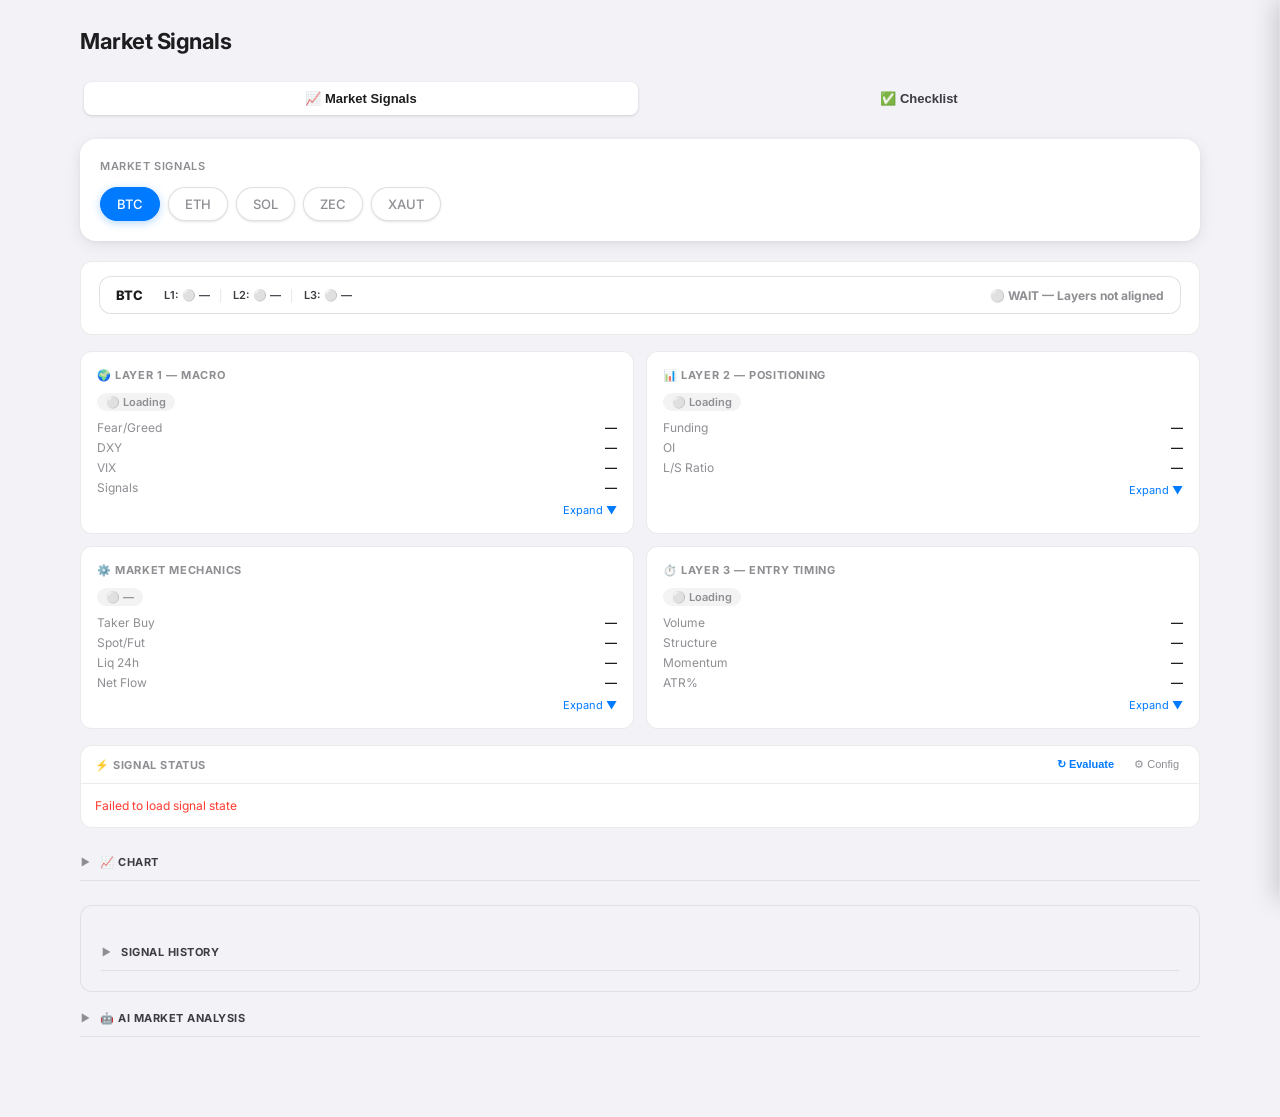
==== web/templates/index.html @ 92bdd25a "feat: migrate storage from flat JSON files to SQLite - Add core/db.py: single SQLite database (data/" ====
<!DOCTYPE html>
<html lang="en">
<head>
<meta charset="UTF-8">
<meta name="viewport" content="width=device-width, initial-scale=1.0">
<title>DCA System</title>
<link href="https://fonts.googleapis.com/css2?family=Inter:wght@300;400;500;600;700&display=swap" rel="stylesheet">
<style>
  :root {
    --bg:        #f2f2f7;
    --surface:   #ffffff;
    --surface2:  #f2f2f7;
    --border:    rgba(0,0,0,0.08);
    --border2:   rgba(0,0,0,0.12);
    --text:      #1d1d1f;
    --text2:     #3c3c43;
    --muted:     #8e8e93;
    --blue:      #007aff;
    --blue-bg:   rgba(0,122,255,0.08);
    --green:     #34c759;
    --green-bg:  rgba(52,199,89,0.10);
    --red:       #ff3b30;
    --red-bg:    rgba(255,59,48,0.08);
    --orange:    #ff9500;
    --orange-bg: rgba(255,149,0,0.10);
    --purple:    #5856d6;
    --shadow-sm: 0 1px 3px rgba(0,0,0,0.08), 0 1px 2px rgba(0,0,0,0.04);
    --shadow:    0 4px 16px rgba(0,0,0,0.08), 0 1px 4px rgba(0,0,0,0.04);
    --shadow-lg: 0 8px 32px rgba(0,0,0,0.10), 0 2px 8px rgba(0,0,0,0.06);
    --radius-sm: 8px;
    --radius:    12px;
    --radius-lg: 16px;
    --radius-xl: 20px;
  }

  *, *::before, *::after { margin:0; padding:0; box-sizing:border-box; }

  body {
    background: var(--bg);
    color: var(--text);
    font-family: -apple-system, BlinkMacSystemFont, 'Inter', 'Helvetica Neue', sans-serif;
    min-height: 100vh;
    -webkit-font-smoothing: antialiased;
  }

  /* ── LAYOUT ─────────────────────────────────────────────────── */
  .container {
    max-width: 1160px;
    margin: 0 auto;
    padding: 28px 20px 80px;
  }

  /* ── MARKET SIGNALS (Layer Framework) ── */
  .ms-placeholder {
    border: 1.5px dashed var(--border2);
    border-radius: var(--radius);
    padding: 28px 16px;
    text-align: center;
    color: var(--muted);
    font-size: 13px;
    background: var(--surface2);
  }

  .ms-layer2-grid {
    display: grid;
    grid-template-columns: repeat(3, 1fr);
    gap: 12px;
    margin-bottom: 16px;
  }
  @media (max-width: 860px) { .ms-layer2-grid { grid-template-columns: 1fr; } }

  /* Layer 2's own grid holds 4 panels (Funding, OI, Account Ratio, Position
     Ratio) — 2x2 so the two ratio cards sit side by side for comparison.
     Scoped by id so Layer 3's identical .ms-layer2-grid (5 panels) is unaffected. */
  #ms-layer2-grid { grid-template-columns: repeat(2, 1fr); }
  @media (max-width: 860px) { #ms-layer2-grid { grid-template-columns: 1fr; } }

  .ms-chart-area { width: 100%; height: 600px; position: relative; }
  @media (max-width: 640px) { .ms-chart-area { height: 380px; } }
  .ms-chart-area.is-fullscreen {
    position: fixed; inset: 0; width: 100vw; height: 100vh;
    z-index: 9000; background: #fff; border-radius: 0;
  }
  .ms-chart-hdr { display: flex; justify-content: flex-end; margin-bottom: 8px; }
  #ms-chart-fullscreen-btn.is-fullscreen {
    position: fixed; top: 14px; right: 14px; z-index: 9001;
  }

  .ms-panel {
    background: var(--surface2);
    border: 1px solid var(--border);
    border-radius: var(--radius);
    padding: 14px;
    display: flex; flex-direction: column; gap: 10px;
  }
  .ms-panel-head { font-size: 12px; font-weight: 600; color: var(--text2); display: flex; align-items: center; justify-content: space-between; gap: 8px; }

  .ms-stat-row { display: flex; align-items: baseline; justify-content: space-between; gap: 8px; }
  .ms-stat-value { font-size: 22px; font-weight: 700; letter-spacing: -.4px; font-variant-numeric: tabular-nums; }
  .ms-stat-sub { font-size: 11px; color: var(--muted); }
  .ms-stat-change { font-size: 13px; font-weight: 600; font-variant-numeric: tabular-nums; }
  .ms-stat-change.up   { color: var(--green); }
  .ms-stat-change.down { color: var(--red); }

  .ms-pill {
    display: inline-flex; align-items: center; justify-content: center;
    padding: 4px 10px; border-radius: 99px; width: fit-content;
    font-size: 11px; font-weight: 700; letter-spacing: .3px; white-space: nowrap;
  }
  .ms-pill.red    { background: rgba(255,59,48,.12);  color: #c41f1f; }
  .ms-pill.yellow { background: rgba(255,204,0,.18);  color: #9a7600; }
  .ms-pill.green  { background: rgba(52,199,89,.12);  color: #1d8a3b; }
  .ms-pill.blue   { background: rgba(0,122,255,.12);  color: #0a5dc2; }
  .ms-pill.orange { background: rgba(255,149,0,.14);  color: #a05c00; }
  .ms-pill.grey   { background: rgba(142,142,147,.12); color: var(--muted); }
  .ms-pill.ltgreen{ background: rgba(140,214,113,.22); color: #3e8e2f; }
  .ms-pill.darkred{ background: rgba(139,0,0,.14);    color: #8b0000; }

  .ms-sparkline { width: 100%; height: 46px; display: block; }
  .ms-chart     { width: 100%; height: 64px; display: block; }

  .ms-bar-group { display: flex; flex-direction: column; gap: 4px; }
  .ms-bar-label { font-size: 11px; color: var(--muted); }
  .ms-bar { display: flex; height: 10px; border-radius: 99px; overflow: hidden; background: var(--border2); }
  .ms-bar-long  { background: var(--green); }
  .ms-bar-short { background: var(--red); }
  .ms-bar-pct { display: flex; justify-content: space-between; font-size: 11px; font-weight: 600; font-variant-numeric: tabular-nums; }
  .ms-bar-pct .long  { color: #1d8a3b; }
  .ms-bar-pct .short { color: #c41f1f; }

  .ms-divergence {
    font-size: 11px; font-weight: 600; color: #a05c00;
    background: rgba(255,149,0,.10); border-radius: 7px; padding: 6px 10px;
  }

  .ms-verdict {
    border-radius: var(--radius-lg);
    padding: 18px 16px; margin-top: 4px;
    text-align: center;
    display: flex; flex-direction: column; align-items: center; gap: 4px;
  }
  .ms-verdict-emoji { font-size: 28px; line-height: 1; }
  .ms-verdict-label { font-size: 20px; font-weight: 800; letter-spacing: -.3px; }
  .ms-verdict.red    { background: rgba(255,59,48,.12);   color: #c41f1f; }
  .ms-verdict.blue   { background: rgba(0,122,255,.10);   color: #0a5dc2; }
  .ms-verdict.yellow { background: rgba(255,204,0,.18);   color: #9a7600; }
  .ms-verdict.green  { background: rgba(52,199,89,.12);   color: #1d8a3b; }
  .ms-verdict.grey   { background: rgba(142,142,147,.10); color: var(--muted); }

  .ms-verdict-note {
    font-size: 13px;
    color: var(--muted);
    text-align: center;
    font-style: italic;
    margin-top: 10px;
    padding: 0 8px;
  }

  /* ── LAYER 1 — Macro Environment ── */
  .ms-l1-timestamp {
    font-size: 11px;
    color: var(--muted);
    text-align: right;
    margin-bottom: 8px;
  }

  .ms-layer1-grid {
    display: flex;
    flex-direction: column;
    gap: 10px;
    margin: 14px 0 4px;
  }

  .ms-l1-card {
    background: var(--surface2);
    border: 1px solid var(--border);
    border-radius: var(--radius);
    padding: 14px 16px;
    display: flex;
    align-items: center;
    gap: 16px;
  }
  .ms-l1-card.manual {
    border-style: dashed;
    border-color: var(--border2);
  }

  .ms-l1-head {
    flex: 1.4 1 220px;
    min-width: 180px;
    display: flex; flex-direction: column; gap: 6px;
  }
  .ms-l1-body {
    flex: 1 1 140px;
    min-width: 120px;
    display: flex; flex-direction: column; gap: 6px; align-items: center;
  }
  .ms-l1-action {
    flex: 2 1 300px;
    min-width: 240px;
    display: flex; flex-direction: column; gap: 6px;
  }
  @media (max-width: 860px) {
    .ms-l1-card { flex-direction: column; align-items: stretch; }
    .ms-l1-head, .ms-l1-body, .ms-l1-action { flex: 1 1 auto; width: 100%; min-width: 0; }
    .ms-l1-body { align-items: center; }
  }

  .ms-l1-value  { font-size: 22px; font-weight: 800; letter-spacing: -.4px; text-align: center; font-variant-numeric: tabular-nums; width: 100%; overflow-wrap: anywhere; }
  .ms-l1-change { font-size: 12px; font-weight: 600; text-align: center; font-variant-numeric: tabular-nums; }
  .ms-l1-change.up   { color: var(--green); }
  .ms-l1-change.down { color: var(--red); }
  .ms-l1-sub  { font-size: 11px; color: var(--muted); text-align: center; }
  .ms-l1-note { font-size: 11px; color: var(--muted); }
  .ms-l1-card .ms-pill { margin: 0 auto; }

  .ms-l1-manual-icon  { font-size: 24px; text-align: center; color: var(--muted); }
  .ms-l1-desc { font-size: 11.5px; color: var(--text2); line-height: 1.45; }
  .ms-l1-manual-extra { font-size: 11px; color: var(--muted); }
  .ms-l1-link-btn {
    display: block; text-align: center; font-size: 12px; font-weight: 700;
    color: var(--blue); text-decoration: none; padding: 8px; border-radius: 8px;
    background: var(--blue-bg);
  }
  .ms-l1-link-btn:hover { background: rgba(0,122,255,.16); }
  .ms-l1-manual-label { font-size: 10px; color: var(--muted); text-align: center; font-style: italic; }
  .ms-l1-retry {
    display: block; text-align: center; font-size: 12px; font-weight: 700;
    color: var(--blue); background: var(--blue-bg); border: none; border-radius: 8px;
    padding: 6px 14px; cursor: pointer;
  }
  .ms-l1-retry:hover { background: rgba(0,122,255,.16); }

  .ms-l1-score { font-size: 12px; color: var(--muted); text-align: center; margin-top: 4px; }

  .ms-l1-input-label { font-size: 11px; color: var(--muted); }
  .ms-l1-input-row { display: flex; gap: 6px; align-items: center; }
  .ms-l1-input-row input,
  .ms-l1-input-row select {
    flex: 1; min-width: 0; font-size: 12px; padding: 6px 8px;
    border: 1px solid var(--border2); border-radius: 8px;
    background: var(--surface); color: var(--text); font-family: inherit;
  }
  .ms-l1-save-btn {
    flex-shrink: 0; font-size: 12px; font-weight: 700;
    color: var(--blue); background: var(--blue-bg); border: none;
    border-radius: 8px; padding: 6px 12px; cursor: pointer;
  }
  .ms-l1-save-btn:hover { background: rgba(0,122,255,.16); }

  .ms-l1-toggle-row { display: flex; gap: 4px; }
  .ms-l1-toggle {
    font-size: 11px; font-weight: 600; color: var(--text2); background: var(--surface);
    border: 1px solid var(--border2); border-radius: 8px; padding: 4px 8px; cursor: pointer;
  }
  .ms-l1-toggle.active { background: var(--blue-bg); color: var(--blue); border-color: var(--blue); }

  .ms-l1-stale      { font-size: 10px; text-align: center; }
  .ms-l1-stale.fresh { color: var(--green); }
  .ms-l1-stale.warn  { color: var(--orange); }
  .ms-l1-stale.old   { color: var(--red); }

  .ms-l1-edit-link {
    display: block; text-align: center; font-size: 11px; font-weight: 600;
    color: var(--blue); background: none; border: none; cursor: pointer; padding: 2px;
  }
  .ms-l1-edit-link:hover { text-decoration: underline; }

  .ms-l1-saved-meta { font-size: 10px; color: var(--muted); text-align: center; }

  .ms-info-btn {
    background: none; border: none; cursor: pointer;
    font-size: 16px; line-height: 1; color: var(--muted);
    padding: 2px; margin: 0; flex-shrink: 0;
  }
  .ms-info-btn:hover { color: var(--blue); }

  /* ── Collapsible layer headers ── */
  .ms-layer-hdr {
    display: flex; align-items: center; gap: 10px;
    padding: 11px 0; cursor: pointer; user-select: none;
    border-bottom: 1px solid var(--border);
  }
  .ms-layer-hdr:not(:first-child) { margin-top: 20px; }
  .ms-layer-hdr:hover .ms-layer-title { color: var(--text); }
  .ms-layer-arrow { font-size: 10px; color: var(--muted); transition: transform 0.25s ease; display: inline-block; flex-shrink: 0; }
  .ms-layer-arrow.ms-collapsed { transform: rotate(-90deg); }
  .ms-layer-title { font-size: 11px; font-weight: 700; letter-spacing: .5px; color: var(--text2); flex: 1; }
  .ms-layer-badge { font-size: 11px; font-weight: 600; padding: 2px 9px; border-radius: 99px; white-space: nowrap; }
  .ms-layer-badge.green  { background: rgba(52,199,89,.12);   color: #1d8a3b; }
  .ms-layer-badge.red    { background: rgba(255,59,48,.12);   color: #c41f1f; }
  .ms-layer-badge.yellow { background: rgba(255,204,0,.18);   color: #9a7600; }
  .ms-layer-badge.blue   { background: rgba(0,122,255,.10);   color: #0a5dc2; }
  .ms-layer-badge.grey   { background: rgba(142,142,147,.10); color: var(--muted); }

  .ms-layer-body { overflow: hidden; max-height: 9999px; opacity: 1; padding-top: 14px; transition: max-height 0.4s ease-in, opacity 0.3s ease; }
  .ms-layer-body.ms-collapsed { max-height: 0 !important; opacity: 0; padding-top: 0; overflow: hidden; transition: max-height 0.3s ease-out, opacity 0.2s ease; pointer-events: none; }

  /* ── Master summary bar ── */
  .ms-master-bar {
    display: flex; align-items: center; gap: 12px; flex-wrap: wrap;
    background: var(--surface); border: 1px solid var(--border2);
    border-radius: var(--radius); padding: 10px 16px; margin-bottom: 6px;
  }
  .ms-master-coin { font-size: 13px; font-weight: 800; color: var(--text); min-width: 36px; }
  .ms-master-layers { display: flex; align-items: center; gap: 8px; flex: 1; flex-wrap: wrap; font-size: 11px; font-weight: 600; color: var(--text2); }
  .ms-master-sep { color: var(--border2); }
  .ms-master-verdict { font-size: 12px; font-weight: 700; }
  .ms-master-verdict.green  { color: #1d8a3b; }
  .ms-master-verdict.red    { color: #c41f1f; }
  .ms-master-verdict.yellow { color: #9a7600; }
  .ms-master-verdict.orange { color: #a05c00; }
  .ms-master-verdict.grey   { color: var(--muted); }

  /* ── Layer 3 cards ── */
  .ms-l3-vol-flag { font-size: 12px; font-weight: 600; text-align: center; margin: 4px 0; }
  .ms-l3-atr-panel { background: color-mix(in srgb, var(--surface2) 50%, var(--blue-bg) 50%) !important; }
  .ms-l3-vol-bar { display: flex; height: 8px; border-radius: 99px; overflow: hidden; background: var(--border2); margin: 4px 0; }
  .ms-l3-vol-bar-fill { transition: width 0.3s; }
  .ms-ob-bar { display: flex; height: 10px; border-radius: 99px; overflow: hidden; background: var(--border2); margin: 4px 0; }
  .ms-ob-bar-bid { background: #1d8a3b; }
  .ms-ob-bar-ask { background: #c41f1f; }
  .ms-ob-pct { display: flex; justify-content: space-between; font-size: 11px; font-weight: 600; }
  .ms-ob-pct .bid { color: #1d8a3b; }
  /* ── Liquidation Heatmap card ── */
  .ms-liq-input-row { display: flex; flex-direction: column; gap: 4px; }
  .ms-liq-input-lbl { font-size: 12px; color: var(--text2); font-weight: 600; display: flex; flex-direction: column; gap: 4px; }
  .ms-liq-input-wrap { display: flex; align-items: center; gap: 4px; background: var(--surface); border: 1px solid var(--border2); border-radius: 6px; padding: 0 8px; }
  .ms-liq-input-wrap span { color: var(--muted); font-size: 13px; }
  .ms-liq-input-wrap input[type=number] { flex: 1; min-width: 0; border: none; background: none; padding: 7px 0; font-size: 13px; color: var(--text); font-family: inherit; }
  .ms-liq-input-wrap input[type=number]:focus { outline: none; }
  .ms-liq-save-row { display: flex; align-items: center; gap: 10px; flex-wrap: wrap; }
  .ms-liq-save-btn { font-size: 12px; font-weight: 700; color: var(--blue); background: var(--blue-bg); border: none; border-radius: 8px; padding: 7px 14px; cursor: pointer; }
  .ms-liq-save-btn:hover { background: rgba(0,122,255,.16); }
  .ms-liq-saved-ind { font-size: 11px; font-weight: 600; }
  .ms-liq-saved-ind.ok { color: var(--green); }
  .ms-liq-saved-ind.warn { color: var(--orange); }
  /* ── AI Analysis panel ── */
  .ms-ai-panel { margin-top: 24px; background: var(--surface2); border: 1px solid var(--border); border-radius: var(--radius); padding: 20px; }
  .ms-ai-title { font-size: 15px; font-weight: 700; }
  .ms-ai-subtitle { font-size: 12px; color: var(--muted); margin-top: 4px; line-height: 1.5; }
  .ms-ai-low-warn { background: rgba(255,149,0,.10); border: 1px solid rgba(255,149,0,.30); border-radius: 6px; padding: 8px 12px; font-size: 12px; color: #9a5c00; margin-bottom: 12px; }
  .ms-ai-gen-btn { width: 100%; padding: 14px 24px; background: #000000; color: #FFFFFF; border: none; border-radius: 8px; font-size: 15px; font-weight: 700; cursor: pointer; transition: background .15s; letter-spacing: .2px; }
  .ms-ai-gen-btn:hover:not(:disabled) { background: #222222; }
  .ms-ai-gen-btn:disabled { background: #444444; cursor: not-allowed; }
  .ms-ai-gen-wrap { position: relative; }
  .ms-ai-gen-btn.locked { background: #c7c7cc; color: #8a8a8e; cursor: not-allowed; }
  .ms-ai-gen-btn.locked:hover { background: #c7c7cc; }
  .ms-ai-gen-tip { display: none; position: absolute; bottom: 100%; left: 50%; transform: translateX(-50%); margin-bottom: 8px; background: #1d1d1f; color: #fff; font-size: 11px; line-height: 1.4; padding: 8px 10px; border-radius: 6px; white-space: nowrap; box-shadow: var(--shadow); z-index: 5; }
  .ms-ai-gen-tip.show { display: block; }
  .ms-ai-output-wrap { position: relative; margin-top: 18px; }
  .ms-ai-output { display: none; }
  .ms-ai-output.visible { display: block; }
  .ms-ai-overlay { position: absolute; inset: 0; background: rgba(0,0,0,.45); border-radius: var(--radius); display: flex; align-items: center; justify-content: center; z-index: 5; font-size: 14px; color: #fff; font-weight: 600; }
  .ms-ai-sections { display: flex; flex-direction: column; gap: 12px; }
  .ms-ai-section { background: var(--surface); border: 1px solid var(--border); border-radius: 8px; padding: 14px 16px; }
  .ms-ai-suggest { background: rgba(255,214,10,.07); border-color: rgba(255,214,10,.35); }
  .ms-ai-shdr { font-size: 10px; font-weight: 700; letter-spacing: .7px; color: var(--accent); margin-bottom: 8px; }
  .ms-ai-suggest .ms-ai-shdr { color: #9a7600; }
  .ms-ai-sbody { font-size: 15px; line-height: 1.65; color: var(--text2); }
  .ms-ai-sbody p { margin: 0 0 7px; }
  .ms-ai-sbody p:last-child { margin: 0; }
  .ms-ai-sbody ul { margin: 4px 0 7px 18px; padding: 0; }
  .ms-ai-sbody li { margin-bottom: 4px; }
  .ms-ai-warn { font-size: 12px; font-style: italic; color: var(--muted); margin-top: 14px; padding-top: 10px; border-top: 1px solid var(--border); }
  .ms-ai-meta { display: flex; align-items: center; gap: 12px; margin-top: 14px; flex-wrap: wrap; }
  .ms-ai-ts { font-size: 11px; color: var(--muted); }
  .ms-ai-regen { font-size: 12px; color: var(--accent); background: none; border: 1px solid var(--accent); border-radius: 4px; padding: 3px 10px; cursor: pointer; }
  .ms-ai-regen:hover { background: var(--accent); color: #fff; }
  .ms-ai-err { border-color: var(--red) !important; }
  .ms-ai-err .ms-ai-shdr { color: var(--red); }
  @media (max-width: 600px) { .ms-ai-sbody { font-size: 16px; } }
  /* ── Trend arrows (Layer 2 card) ── */
  .ms-trend-arrow { font-size: 12px; font-weight: 700; margin-left: 4px; }
  .ms-trend-arrow.up   { color: var(--green); }
  .ms-trend-arrow.down { color: var(--red); }
  .ms-trend-arrow.flat { color: var(--muted); }

  /* ── Market Mechanics ── */
  .ms-mech-grid { display: grid; grid-template-columns: repeat(2, 1fr); gap: 12px; margin-bottom: 12px; }
  @media (max-width: 860px) { .ms-mech-grid { grid-template-columns: 1fr; } }
  .ms-mech-whale-panel { background: var(--surface); border: 1px solid var(--border); border-radius: var(--radius); padding: 16px; margin-top: 0; }
  .ms-mech-whale-tbl { width: 100%; border-collapse: collapse; font-size: 12px; margin-top: 10px; }
  .ms-mech-whale-tbl th { text-align: left; font-size: 11px; font-weight: 700; letter-spacing: .4px; color: var(--text2); padding: 6px 8px; border-bottom: 1px solid var(--border2); }
  .ms-mech-whale-tbl td { padding: 7px 8px; border-bottom: 1px solid var(--border); vertical-align: middle; }
  .ms-mech-whale-tbl tr:last-child td { border-bottom: none; }
  .ms-mech-whale-tbl tr.near-price td:first-child { border-left: 3px solid var(--accent); }
  .ms-mech-near-badge { font-size: 10px; font-weight: 700; color: var(--blue); margin-left: 4px; }
  .ms-mech-add-form { display: flex; gap: 6px; flex-wrap: wrap; margin-top: 10px; padding-top: 10px; border-top: 1px solid var(--border); align-items: flex-end; }
  .ms-mech-add-form label { font-size: 11px; color: var(--text2); display: flex; flex-direction: column; gap: 3px; min-width: 0; }
  .ms-mech-add-form input, .ms-mech-add-form select { border: 1px solid var(--border2); background: var(--surface2); border-radius: 6px; padding: 5px 8px; font-size: 12px; color: var(--text); font-family: inherit; min-width: 0; }
  .ms-mech-add-form input { width: 80px; }
  .ms-mech-add-form input[name=notes] { width: 120px; }
  .ms-mech-whale-actions { display: flex; gap: 4px; }
  .ms-mech-action-btn { border: none; background: none; cursor: pointer; font-size: 12px; padding: 2px 5px; border-radius: 4px; color: var(--text2); }
  .ms-mech-action-btn:hover { background: var(--surface2); }
  .ms-mech-status-sel { border: 1px solid var(--border2); background: var(--surface2); border-radius: 4px; font-size: 11px; padding: 2px 4px; color: var(--text); font-family: inherit; }
  .ms-mech-dir-buy { color: #1d8a3b; font-weight: 700; }
  .ms-mech-dir-sell { color: #c41f1f; font-weight: 700; }
  .ms-mech-stale-warn { font-size: 11px; color: #a05c00; margin-top: 6px; }

  /* ── Signal History ── */
  .ms-hist-panel { margin-top: 24px; background: var(--surface2); border: 1px solid var(--border); border-radius: var(--radius); padding: 20px; }
  .ms-hist-subtitle { font-size: 12px; color: var(--muted); margin-bottom: 14px; }
  .ms-hist-days-row { display: flex; gap: 0; margin-bottom: 16px; max-width: 280px; }
  .ms-hist-days-btn { flex: 1; padding: 8px 16px; background: #f3f4f6; border: 1px solid #e5e7eb; color: #6b7280; font-size: 12px; font-weight: 700; cursor: pointer; transition: background .15s, color .15s, border-color .15s; }
  .ms-hist-days-btn:not(:last-child) { border-right-width: 0; }
  .ms-hist-days-btn:first-child { border-radius: 6px 0 0 6px; }
  .ms-hist-days-btn:last-child { border-radius: 0 6px 6px 0; }
  .ms-hist-days-btn.active { background: var(--accent); border-color: var(--accent); color: #fff; }
  .ms-hist-table-title { font-size: 11px; font-weight: 700; letter-spacing: .5px; color: var(--text2); margin: 18px 0 8px; }
  .ms-hist-table-title:first-of-type { margin-top: 0; }
  .ms-hist-table-wrap { overflow-x: auto; }
  .ms-hist-table-wrap .ms-dca-tbl th, .ms-hist-table-wrap .ms-dca-tbl td { font-size: 12px; }

  /* ── Pre-Trade Checklist ── */
  .ms-pt-panel { margin-top: 20px; background: var(--surface2); border: 1px solid var(--border); border-radius: var(--radius); padding: 20px; }
  .ms-pt-hdr { display: flex; align-items: center; gap: 10px; margin-bottom: 4px; }
  .ms-pt-title { font-size: 15px; font-weight: 700; }
  .ms-pt-subtitle { font-size: 12px; color: var(--muted); margin-top: 4px; margin-bottom: 14px; line-height: 1.5; }
  .ms-pt-item { background: var(--surface); border: 1px solid var(--border); border-radius: 10px; padding: 14px 16px; margin-bottom: 12px; }
  .ms-pt-item:last-child { margin-bottom: 0; }
  .ms-pt-item-hdr { display: flex; align-items: center; gap: 10px; margin-bottom: 10px; }
  .ms-pt-check { width: 20px; height: 20px; border-radius: 50%; border: 2px solid var(--border2); flex-shrink: 0; display: flex; align-items: center; justify-content: center; font-size: 12px; color: #fff; font-weight: 700; transition: background .15s, border-color .15s; cursor: pointer; }
  .ms-pt-check.on { background: var(--green); border-color: var(--green); }
  .ms-pt-item-num { font-size: 11px; font-weight: 700; color: var(--muted); letter-spacing: .5px; }
  .ms-pt-item-label { font-size: 13px; font-weight: 700; }
  .ms-pt-item-sub { font-size: 11px; color: var(--muted); margin-top: 1px; }

  .ms-pt-dir-row { display: flex; gap: 0; width: fit-content; border-radius: 99px; overflow: hidden; border: 1px solid var(--border2); margin-bottom: 10px; }
  .ms-pt-dir-btn { padding: 7px 18px; border: none; background: var(--surface2); color: var(--muted); font-size: 12px; font-weight: 700; letter-spacing: .3px; cursor: pointer; transition: background .15s, color .15s; }
  .ms-pt-dir-btn.long.active  { background: var(--green-bg); color: #1d8a3b; }
  .ms-pt-dir-btn.short.active { background: var(--red-bg);   color: #c41f1f; }

  .ms-pt-ack-row { margin-top: 10px; padding: 10px 12px; background: var(--surface2); border: 1px solid var(--border2); border-radius: 8px; }
  .ms-pt-ack-row.wait-warn { background: var(--orange-bg); border-color: rgba(255,149,0,.4); }
  .ms-pt-ack-label { display: flex; align-items: flex-start; gap: 8px; font-size: 12px; line-height: 1.45; color: var(--text2); cursor: pointer; }
  .ms-pt-ack-row.wait-warn .ms-pt-ack-label { color: #a05c00; font-weight: 600; }
  .ms-pt-ack-label input[type=checkbox] { width: 16px; height: 16px; accent-color: var(--green); cursor: pointer; flex-shrink: 0; margin-top: 1px; }
  .ms-pt-ack-row.wait-warn input[type=checkbox] { accent-color: var(--orange); }

  .ms-pt-row { display: flex; align-items: center; gap: 10px; flex-wrap: wrap; }
  .ms-pt-input-wrap { display: flex; align-items: center; gap: 4px; background: var(--surface2); border: 1px solid var(--border2); border-radius: 6px; padding: 0 8px; min-width: 130px; }
  .ms-pt-input-wrap span { color: var(--muted); font-size: 13px; }
  .ms-pt-input-wrap input[type=number] { flex: 1; min-width: 0; width: 100%; border: none; background: none; padding: 7px 0; font-size: 13px; color: var(--text); font-family: inherit; }
  .ms-pt-input-wrap input[type=number]:focus { outline: none; }
  .ms-pt-derived { font-size: 12px; color: var(--text2); font-weight: 600; }
  .ms-pt-live-btn { font-size: 11px; font-weight: 700; color: var(--blue); background: var(--blue-bg); border: none; border-radius: 6px; padding: 6px 10px; cursor: pointer; }
  .ms-pt-live-btn:hover { background: rgba(0,122,255,.16); }

  .ms-pt-scenarios { display: grid; grid-template-columns: 1fr 1fr; gap: 12px; margin-top: 4px; }
  @media (max-width: 760px) { .ms-pt-scenarios { grid-template-columns: 1fr; } }
  .ms-pt-scenario1 { background: #f0f7ff; border: 1px solid rgba(0,122,255,.18); border-radius: 8px; padding: 12px 14px; }
  .ms-pt-scenario2 { background: var(--surface2); border: 1px solid var(--border); border-radius: 8px; padding: 12px 14px; }
  .ms-pt-scn-hdr { font-size: 11px; font-weight: 700; letter-spacing: .4px; color: var(--text2); margin-bottom: 10px; }
  .ms-pt-level-row { display: flex; align-items: center; justify-content: space-between; gap: 8px; padding: 7px 0; border-top: 1px solid rgba(0,0,0,.06); }
  .ms-pt-level-row:first-of-type { border-top: none; }
  .ms-pt-level-main { display: flex; flex-direction: column; gap: 1px; }
  .ms-pt-level-name { font-size: 12px; font-weight: 600; color: var(--text2); display: flex; align-items: center; gap: 4px; }
  .ms-pt-level-price { font-size: 14px; font-weight: 700; }
  .ms-pt-level-sub { font-size: 10.5px; color: var(--muted); }
  .ms-pt-level-row.ms-pt-target { padding-left: 8px; border-left: 3px solid var(--green); background: rgba(52,199,89,.06); border-radius: 4px; }
  .ms-pt-level-row.ms-pt-target .ms-pt-level-name { font-weight: 800; }
  .ms-pt-level-row.ms-pt-target .ms-pt-level-price { color: #1d8a3b; font-size: 15px; }
  .ms-pt-use-btn { font-size: 11px; font-weight: 700; color: var(--blue); background: rgba(255,255,255,.7); border: 1px solid rgba(0,122,255,.3); border-radius: 6px; padding: 5px 10px; cursor: pointer; white-space: nowrap; }
  .ms-pt-use-btn:hover { background: var(--blue); color: #fff; }
  .ms-pt-cluster2-row { margin-top: 8px; padding-top: 8px; border-top: 1px dashed var(--border2); }
  .ms-pt-cluster2-row label { font-size: 11px; color: var(--muted); display: flex; flex-direction: column; gap: 4px; }
  .ms-pt-s1-note { font-size: 10.5px; color: #a05c00; margin-top: 6px; font-style: italic; }

  .ms-pt-tip-wrap { position: relative; display: inline-flex; }
  .ms-pt-tip-icon { font-size: 11px; color: var(--muted); cursor: pointer; }
  .ms-pt-tip-bubble { display: none; position: absolute; bottom: 130%; left: 50%; transform: translateX(-50%); background: #1d1d1f; color: #fff; font-size: 11px; line-height: 1.4; padding: 8px 10px; border-radius: 6px; max-width: 200px; width: max-content; z-index: 20; box-shadow: var(--shadow); }
  .ms-pt-tip-wrap.open .ms-pt-tip-bubble { display: block; }
  .ms-pt-tip-wrap:hover .ms-pt-tip-bubble { display: block; }

  .ms-pt-s2-input-row { margin-bottom: 10px; }
  .ms-pt-s2-checks { display: flex; flex-direction: column; gap: 6px; margin-bottom: 10px; }
  .ms-pt-s2-check { font-size: 11.5px; line-height: 1.4; padding: 6px 8px; border-radius: 6px; }
  .ms-pt-s2-check.green  { background: rgba(52,199,89,.10);  color: #1d8a3b; }
  .ms-pt-s2-check.yellow { background: rgba(255,204,0,.14);  color: #9a7600; }
  .ms-pt-s2-check.red    { background: rgba(255,59,48,.10);  color: #c41f1f; }
  .ms-pt-s2-check.grey   { background: rgba(142,142,147,.10); color: var(--muted); }
  .ms-pt-s2-verdict { font-size: 12px; font-weight: 700; padding: 8px 10px; border-radius: 6px; margin-bottom: 10px; line-height: 1.4; }
  .ms-pt-s2-verdict.green     { background: rgba(52,199,89,.14);  color: #1d8a3b; }
  .ms-pt-s2-verdict.ltgreen   { background: rgba(140,214,113,.22); color: #3e8e2f; }
  .ms-pt-s2-verdict.yellow    { background: rgba(255,204,0,.18);  color: #9a7600; }
  .ms-pt-s2-verdict.red       { background: rgba(255,59,48,.12);  color: #c41f1f; }
  .ms-pt-s2-empty { font-size: 11.5px; color: var(--muted); font-style: italic; }

  .ms-pt-agreement { margin: 12px 0; padding: 10px 14px; border-radius: 8px; font-size: 12px; font-weight: 600; line-height: 1.45; }
  .ms-pt-agreement.aligned     { background: rgba(52,199,89,.12);  color: #1d8a3b; border: 1px solid rgba(52,199,89,.3); }
  .ms-pt-agreement.conservative,
  .ms-pt-agreement.ambitious   { background: rgba(255,204,0,.16);  color: #9a7600; border: 1px solid rgba(255,204,0,.4); }
  .ms-pt-agreement.toohigh     { background: var(--orange-bg);     color: #a05c00; border: 1px solid rgba(255,149,0,.35); }

  .ms-pt-confirmed { background: var(--surface); border: 1px solid var(--border); border-radius: 8px; padding: 12px 14px; margin-top: 12px; }
  .ms-pt-confirmed-hdr { font-size: 11px; font-weight: 700; letter-spacing: .4px; color: var(--text2); margin-bottom: 8px; }
  .ms-pt-confirmed-pct { font-size: 13px; font-weight: 600; color: var(--text2); }
  .ms-pt-confirmed-src { font-size: 11px; color: var(--muted); margin-top: 4px; }

  .ms-pt-rr-box { margin-top: 14px; background: var(--surface); border: 1px solid var(--border); border-radius: 8px; padding: 12px 14px; display: grid; grid-template-columns: repeat(3, 1fr); gap: 8px 14px; }
  @media (max-width: 560px) { .ms-pt-rr-box { grid-template-columns: 1fr; } }
  .ms-pt-rr-cell { display: flex; flex-direction: column; gap: 2px; }
  .ms-pt-rr-lbl { font-size: 10.5px; color: var(--muted); letter-spacing: .3px; }
  .ms-pt-rr-val { font-size: 14px; font-weight: 700; }

  .ms-pt-progress-wrap { margin-top: 16px; }
  .ms-pt-progress-lbl { font-size: 11px; font-weight: 700; color: var(--muted); letter-spacing: .3px; margin-bottom: 6px; }
  .ms-pt-progress-lbl.done { color: var(--green); }
  .ms-pt-progress-track { height: 8px; border-radius: 4px; background: var(--border2); overflow: hidden; }
  .ms-pt-progress-track.complete { box-shadow: 0 0 0 1px var(--green) inset; }
  .ms-pt-progress-fill { height: 100%; width: 0%; background: var(--green); border-radius: 4px; transition: width .2s; }

  .ms-ai-style-row { display: flex; gap: 8px; margin: 10px 0 14px; }
  .ms-ai-style-btn { flex: 1; font-size: 12px; font-weight: 700; padding: 8px 10px; border-radius: 7px; border: 1px solid var(--border2); background: var(--surface); color: var(--text2); cursor: pointer; }
  .ms-ai-style-btn.active { background: #000; color: #fff; border-color: #000; }

  /* ── Market Signals info modal ── */
  .ms-modal-overlay {
    position: fixed; inset: 0;
    background: rgba(0,0,0,0.5);
    z-index: 1000;
    display: flex; align-items: center; justify-content: center;
    padding: 16px;
    opacity: 0;
    visibility: hidden;
    transition: opacity .2s ease, visibility .2s ease;
  }
  .ms-modal-overlay.open { opacity: 1; visibility: visible; }

  .ms-modal-card {
    background: var(--surface);
    border-radius: 12px;
    box-shadow: var(--shadow-lg);
    padding: 24px;
    max-width: 520px;
    width: 100%;
    max-height: 80vh;
    overflow-y: auto;
    position: relative;
  }
  @media (max-width: 600px) { .ms-modal-card { width: 92%; max-width: none; } }

  .ms-modal-close {
    position: absolute; top: 10px; right: 10px;
    background: none; border: none; cursor: pointer;
    font-size: 26px; line-height: 1; color: var(--muted);
    padding: 6px 10px; border-radius: 99px;
  }
  .ms-modal-close:hover { color: var(--text); background: var(--surface2); }

  .ms-modal-title {
    font-size: 19px; font-weight: 700; letter-spacing: -.3px;
    color: var(--text); margin: 0 32px 14px 0;
  }

  .ms-modal-content { font-size: 15px; line-height: 1.6; color: var(--text2); }
  .ms-modal-content p { margin-bottom: 12px; }
  .ms-modal-content p:last-child { margin-bottom: 0; }
  .ms-modal-content strong { color: var(--text); }

  /* ── HEADER ─────────────────────────────────────────────────── */
  header {
    display: flex;
    align-items: center;
    justify-content: space-between;
    margin-bottom: 24px;
    flex-wrap: wrap;
    gap: 12px;
  }

  .logo-block h1 {
    font-size: 22px;
    font-weight: 700;
    letter-spacing: -0.5px;
    color: var(--text);
  }

  .logo-block p {
    font-size: 13px;
    color: var(--muted);
    margin-top: 2px;
    font-weight: 400;
  }

  .header-right { display: flex; align-items: center; gap: 10px; flex-wrap: wrap; }


  .balance-chip {
    background: var(--surface);
    border: 1px solid var(--border);
    border-radius: 99px;
    padding: 6px 14px;
    font-size: 13px;
    font-weight: 600;
    color: var(--text);
    box-shadow: var(--shadow-sm);
    min-width: 90px;
    text-align: center;
  }


  /* ── PAGE TABS ROW ──────────────────────────────────────────── */
  .page-tabs-row {
    display: flex; align-items: center; justify-content: space-between;
    margin-bottom: 24px; flex-wrap: wrap; gap: 10px;
  }
  .backtest-link {
    display: inline-flex; align-items: center; gap: 6px;
    padding: 7px 16px; border-radius: 99px;
    background: var(--blue); color: #fff;
    font-size: 13px; font-weight: 500; text-decoration: none;
    box-shadow: 0 2px 8px rgba(0,122,255,.3);
    transition: opacity .15s;
    white-space: nowrap;
  }

  /* ── SEGMENTED CONTROL (page tabs) ──────────────────────────── */
  .seg-ctrl {
    display: inline-flex;
    background: rgba(116,116,128,0.12);
    border-radius: var(--radius-sm);
    padding: 2px;
    margin-bottom: 24px;
  }

  .seg-btn {
    padding: 7px 20px;
    border-radius: 6px;
    border: none;
    background: transparent;
    color: var(--muted);
    font-size: 13px;
    font-weight: 500;
    cursor: pointer;
    transition: all .18s;
    white-space: nowrap;
  }

  .seg-btn.active {
    background: var(--surface);
    color: var(--text);
    box-shadow: var(--shadow-sm);
  }

  /* ── PAGES ───────────────────────────────────────────────────── */
  .page { display: none; }
  .page.active { display: block; }

  /* ── CARD ────────────────────────────────────────────────────── */
  .card {
    background: var(--surface);
    border-radius: var(--radius-lg);
    box-shadow: var(--shadow);
    overflow: hidden;
  }

  .card-padded { padding: 20px; }

  .section-label {
    font-size: 11px;
    font-weight: 600;
    color: var(--muted);
    letter-spacing: 0.6px;
    text-transform: uppercase;
    margin-bottom: 14px;
  }

  /* ── STRATEGY TABS (coin selector) ──────────────────────────── */
  .strat-tabs {
    display: flex; gap: 8px;
    margin-bottom: 20px;
    flex-wrap: wrap;
  }

  .strat-tab {
    display: flex; align-items: center; gap: 6px;
    padding: 8px 16px;
    border-radius: 99px;
    border: 1.5px solid var(--border2);
    background: var(--surface);
    color: var(--muted);
    font-size: 13px;
    font-weight: 500;
    cursor: pointer;
    transition: all .18s;
    box-shadow: var(--shadow-sm);
  }

  .strat-tab:hover { border-color: var(--blue); color: var(--blue); }
  .strat-tab.active {
    background: var(--blue);
    border-color: var(--blue);
    color: #fff;
    box-shadow: 0 2px 8px rgba(0,122,255,0.3);
  }
  .strat-tab .tab-status {
    font-size: 10px;
    opacity: 0.7;
    font-weight: 400;
  }

  /* ── CONTROLS BAR ────────────────────────────────────────────── */
  .controls-bar {
    display: flex; gap: 8px; align-items: center;
    flex-wrap: wrap;
    margin-bottom: 20px;
  }

  /* ── BUTTONS ─────────────────────────────────────────────────── */
  .btn {
    display: inline-flex; align-items: center; gap: 5px;
    padding: 9px 18px;
    border-radius: var(--radius-sm);
    border: none;
    font-size: 14px;
    font-weight: 500;
    cursor: pointer;
    transition: all .15s;
    font-family: inherit;
    white-space: nowrap;
  }

  .btn:active { transform: scale(.97); }

  .btn-blue   { background: var(--blue);  color: #fff; box-shadow: 0 2px 8px rgba(0,122,255,.25); }
  .btn-green  { background: var(--green); color: #fff; box-shadow: 0 2px 8px rgba(52,199,89,.25); }
  .btn-red    { background: var(--red);   color: #fff; box-shadow: 0 2px 8px rgba(255,59,48,.20); }
  .btn-amber  { background: var(--orange); color: #fff; box-shadow: 0 2px 8px rgba(255,149,0,.25); }
  .btn-ghost  { background: rgba(116,116,128,0.1); color: var(--text2); }
  .btn-ghost:hover { background: rgba(116,116,128,0.16); }
  .btn-blue:hover  { filter: brightness(1.06); }
  .btn-green:hover { filter: brightness(1.06); }
  .btn-red:hover   { filter: brightness(1.06); }
  .btn-amber:hover { filter: brightness(1.06); }
  .btn:disabled { opacity: .4; cursor: not-allowed; transform: none !important; }

  .btn-sm { padding: 6px 13px; font-size: 13px; border-radius: 7px; }

  /* ── RUNNING BAR ─────────────────────────────────────────────── */
  #running-bar {
    display: none;
    align-items: center;
    gap: 8px;
    flex-wrap: wrap;
    margin-bottom: 20px;
  }

  .running-label {
    font-size: 12px;
    font-weight: 600;
    color: var(--muted);
    text-transform: uppercase;
    letter-spacing: 0.5px;
  }

  .run-pill {
    display: inline-flex; align-items: center; gap: 6px;
    padding: 5px 12px;
    border-radius: 99px;
    background: var(--green-bg);
    color: var(--green);
    font-size: 12px;
    font-weight: 500;
    border: 1px solid rgba(52,199,89,.2);
  }

  .run-dot {
    width: 6px; height: 6px;
    border-radius: 50%;
    background: var(--green);
    animation: blink 1.5s ease-in-out infinite;
  }

  /* ── METRICS ROW ─────────────────────────────────────────────── */
  .metrics {
    display: grid;
    grid-template-columns: repeat(4, 1fr);
    gap: 12px;
    margin-bottom: 16px;
  }

  .metric-card {
    background: var(--surface);
    border-radius: var(--radius-lg);
    padding: 18px 20px;
    box-shadow: var(--shadow);
    position: relative;
    overflow: hidden;
  }

  .metric-card::before {
    content: '';
    position: absolute;
    top: 0; left: 0; right: 0;
    height: 3px;
    border-radius: var(--radius-lg) var(--radius-lg) 0 0;
  }
  .mc-blue::before   { background: var(--blue); }
  .mc-red::before    { background: var(--red); }
  .mc-orange::before { background: var(--orange); }
  .mc-green::before  { background: var(--green); }

  .metric-label {
    font-size: 11px;
    font-weight: 600;
    color: var(--muted);
    letter-spacing: 0.4px;
    text-transform: uppercase;
    margin-bottom: 8px;
  }

  .metric-value {
    font-size: 26px;
    font-weight: 700;
    letter-spacing: -0.5px;
    line-height: 1;
    color: var(--text);
  }

  .mc-blue   .metric-value { color: var(--blue); }
  .mc-red    .metric-value { color: var(--red); }
  .mc-orange .metric-value { color: var(--orange); }
  .mc-green  .metric-value { color: var(--green); }

  .metric-sub {
    font-size: 12px;
    color: var(--muted);
    margin-top: 5px;
    font-weight: 400;
  }

  /* ── STEPS PANEL ─────────────────────────────────────────────── */
  .steps-wrap {
    background: var(--surface);
    border-radius: var(--radius-lg);
    box-shadow: var(--shadow);
    padding: 20px;
    display: flex;
    flex-direction: column;
    gap: 0;
    margin-bottom: 14px;
  }

  .step-row {
    display: grid;
    grid-template-columns: 22px 1fr auto;
    gap: 10px;
    align-items: center;
    padding: 10px 0;
    border-bottom: 1px solid var(--border);
    transition: opacity .3s;
  }
  .step-row:last-of-type { border-bottom: none; }

  .step-num {
    width: 22px; height: 22px;
    border-radius: 50%;
    background: var(--surface2);
    display: flex; align-items: center; justify-content: center;
    font-size: 11px;
    font-weight: 600;
    color: var(--muted);
  }
  .step-num.hit {
    background: var(--green-bg);
    color: var(--green);
  }

  .step-info { display: flex; flex-direction: column; gap: 3px; }
  .step-dump { font-size: 13px; font-weight: 600; color: var(--red); }
  .step-bar  { height: 4px; border-radius: 2px; background: var(--surface2); overflow: hidden; }
  .step-bar-fill { height: 100%; border-radius: 2px; transition: width 1.2s cubic-bezier(.16,1,.3,1); width: 0%; }

  .step-right { text-align: right; }
  .step-size  { font-size: 13px; font-weight: 600; color: var(--text); }
  .step-entry { font-size: 11px; color: var(--muted); margin-top: 2px; }

  .capital-footer {
    padding-top: 14px;
    margin-top: 4px;
    border-top: 1px solid var(--border);
  }

  .cap-track {
    height: 5px; border-radius: 3px;
    background: var(--surface2);
    overflow: hidden;
    margin: 8px 0 5px;
  }
  .cap-fill {
    height: 100%;
    border-radius: 3px;
    background: linear-gradient(90deg, var(--orange), var(--red));
    transition: width 1s ease;
    width: 0%;
  }

  /* ── BOTTOM GRID ─────────────────────────────────────────────── */
  .bottom-grid {
    display: grid;
    grid-template-columns: 1fr 1fr;
    gap: 14px;
    margin-bottom: 14px;
  }

  /* ── FORMULA PANEL ───────────────────────────────────────────── */
  .formula-block {
    background: var(--surface2);
    border-radius: var(--radius-sm);
    padding: 14px 16px;
    margin-bottom: 10px;
    font-family: 'SF Mono', 'Menlo', 'Courier New', monospace;
    font-size: 12px;
    line-height: 1.7;
  }
  .formula-block:last-child { margin-bottom: 0; }
  .formula-name { font-size: 10px; font-weight: 600; color: var(--muted); text-transform: uppercase; letter-spacing: 0.5px; margin-bottom: 6px; font-family: inherit; }
  .f-blue   { color: var(--blue); }
  .f-green  { color: var(--green); }
  .f-red    { color: var(--red); }
  .f-orange { color: var(--orange); }

  /* ── STATE MACHINE ───────────────────────────────────────────── */
  .state-machine {
    display: flex; align-items: center; justify-content: center;
    padding: 20px 0;
    gap: 0;
  }

  .state-node { text-align: center; flex: 1; }

  .state-circle {
    width: 64px; height: 64px;
    border-radius: 50%;
    display: flex; flex-direction: column;
    align-items: center; justify-content: center;
    margin: 0 auto 8px;
    font-size: 9px;
    font-weight: 700;
    letter-spacing: 0.5px;
    text-transform: uppercase;
    transition: all .3s;
    background: var(--surface2);
    color: var(--muted);
  }
  .state-circle .icon { font-size: 20px; margin-bottom: 3px; line-height: 1; }
  .state-circle.s-waiting { background: var(--blue-bg);   color: var(--blue);   box-shadow: 0 0 0 3px rgba(0,122,255,.15); }
  .state-circle.s-active  { background: var(--orange-bg); color: var(--orange); box-shadow: 0 0 0 3px rgba(255,149,0,.15); animation: statePulse 2s ease infinite; }
  .state-circle.s-exited  { background: var(--green-bg);  color: var(--green);  box-shadow: 0 0 0 3px rgba(52,199,89,.15); }

  @keyframes statePulse {
    0%,100%{ box-shadow: 0 0 0 3px rgba(255,149,0,.15); }
    50%    { box-shadow: 0 0 0 8px rgba(255,149,0,.08); }
  }

  .state-label { font-size: 11px; color: var(--muted); font-weight: 500; }

  .state-arrow {
    flex: 0 0 36px;
    display: flex; flex-direction: column; align-items: center; gap: 3px;
    margin-bottom: 28px;
  }
  .arrow-lbl  { font-size: 9px; color: var(--muted); font-weight: 600; text-align: center; line-height: 1.3; text-transform: uppercase; letter-spacing: .3px; }
  .arrow-line { width: 100%; height: 1px; background: var(--border2); position: relative; }
  .arrow-line::after { content:'›'; position: absolute; right: -5px; top: -8px; font-size: 13px; color: var(--muted); }

  .config-grid {
    background: var(--surface2);
    border-radius: var(--radius-sm);
    padding: 14px 16px;
    display: grid;
    grid-template-columns: 1fr 1fr;
    gap: 8px 16px;
    font-size: 13px;
    margin-top: 14px;
  }
  .config-key { color: var(--muted); font-weight: 400; }
  .config-val { color: var(--text);  font-weight: 600; text-align: right; }

  /* ── FORM INPUTS ─────────────────────────────────────────────── */
  .field { display: flex; flex-direction: column; gap: 5px; }
  .field-label {
    font-size: 12px;
    font-weight: 600;
    color: var(--text2);
    letter-spacing: 0.1px;
  }

  .field-input, .field-select, .field-textarea {
    background: var(--surface2);
    border: 1.5px solid transparent;
    border-radius: var(--radius-sm);
    color: var(--text);
    font-family: inherit;
    font-size: 15px;
    padding: 10px 13px;
    transition: all .18s;
    width: 100%;
    outline: none;
  }

  .field-input:focus, .field-select:focus, .field-textarea:focus {
    border-color: var(--blue);
    background: #fff;
    box-shadow: 0 0 0 3px rgba(0,122,255,.1);
  }

  .field-input::placeholder, .field-textarea::placeholder { color: var(--muted); }
  .field-select option { background: #fff; }
  .field-textarea { resize: vertical; min-height: 72px; line-height: 1.6; }

  .form-row { display: grid; gap: 14px; }
  .cols-2 { grid-template-columns: 1fr 1fr; }
  .cols-3 { grid-template-columns: 1fr 1fr 1fr; }

  .toggle-row { display: flex; align-items: center; gap: 8px; }
  .toggle-check { width: 16px; height: 16px; accent-color: var(--blue); cursor: pointer; border-radius: 4px; }
  .toggle-label { font-size: 14px; color: var(--text2); cursor: pointer; font-weight: 400; }

  /* ── TWO-COL LAYOUT ──────────────────────────────────────────── */
  .two-col { display: grid; grid-template-columns: 1fr 360px; gap: 16px; align-items: start; }
  .two-col-equal { display: grid; grid-template-columns: 1fr 1fr; gap: 16px; align-items: start; }

  /* ── LIST CARDS ──────────────────────────────────────────────── */
  .list-card {
    background: var(--surface);
    border-radius: var(--radius-lg);
    box-shadow: var(--shadow);
  }

  .list-item {
    display: flex;
    align-items: flex-start;
    justify-content: space-between;
    gap: 12px;
    padding: 16px 18px;
    border-bottom: 1px solid var(--border);
    cursor: pointer;
    transition: background .15s;
  }
  .list-item:last-child { border-bottom: none; }
  .list-item:hover { background: var(--surface2); }
  .list-item.selected { background: var(--blue-bg); }
  .list-item.disabled-item { opacity: 0.45; }

  .item-name { font-size: 15px; font-weight: 600; color: var(--text); }
  .item-sub  { font-size: 12px; color: var(--muted); margin-top: 2px; font-weight: 400; }
  .item-meta { font-size: 12px; color: var(--muted); margin-top: 6px; line-height: 1.6; }
  .item-meta span { color: var(--text2); font-weight: 500; }

  .badge {
    display: inline-flex; align-items: center; gap: 4px;
    padding: 3px 9px;
    border-radius: 99px;
    font-size: 11px;
    font-weight: 600;
  }
  .badge-green  { background: var(--green-bg);  color: var(--green); }
  .badge-red    { background: var(--red-bg);    color: var(--red); }
  .badge-blue   { background: var(--blue-bg);   color: var(--blue); }
  .badge-muted  { background: rgba(116,116,128,.1); color: var(--muted); }

  .item-actions { display: flex; flex-direction: column; gap: 6px; align-items: flex-end; flex-shrink: 0; }

  /* ── FORM PANEL ──────────────────────────────────────────────── */
  .form-panel {
    background: var(--surface);
    border-radius: var(--radius-lg);
    box-shadow: var(--shadow);
    padding: 22px;
  }

  .form-panel-title {
    font-size: 17px;
    font-weight: 700;
    color: var(--text);
    letter-spacing: -0.3px;
    margin-bottom: 20px;
  }

  .form-divider { height: 1px; background: var(--border); margin: 18px 0; }

  /* Steps builder */
  .steps-builder { display: flex; flex-direction: column; gap: 6px; }
  .builder-row   { display: grid; grid-template-columns: 1fr 1fr 32px; gap: 8px; align-items: center; }
  .builder-row .field-input { font-size: 14px; padding: 8px 11px; }
  .builder-header { display: grid; grid-template-columns: 1fr 1fr 32px; gap: 8px; margin-bottom: 4px; }
  .builder-header span { font-size: 11px; font-weight: 600; color: var(--muted); padding-left: 2px; }

  .add-step-btn {
    background: var(--blue-bg);
    color: var(--blue);
    border: 1.5px dashed rgba(0,122,255,.3);
    border-radius: var(--radius-sm);
    padding: 8px;
    font-size: 13px;
    font-weight: 600;
    cursor: pointer;
    font-family: inherit;
    transition: all .15s;
    width: 100%;
    text-align: center;
    margin-top: 4px;
  }
  .add-step-btn:hover { background: rgba(0,122,255,.14); }

  .remove-btn {
    background: none;
    border: none;
    cursor: pointer;
    color: var(--muted);
    font-size: 16px;
    width: 32px; height: 32px;
    border-radius: 6px;
    display: flex; align-items: center; justify-content: center;
    transition: all .15s;
  }
  .remove-btn:hover { background: var(--red-bg); color: var(--red); }

  .preview-box {
    background: var(--surface2);
    border-radius: var(--radius-sm);
    padding: 14px 16px;
    display: none;
    font-family: 'SF Mono', 'Menlo', monospace;
    font-size: 12px;
    line-height: 1.7;
    color: var(--text2);
  }

  /* ── FEEDBACK ────────────────────────────────────────────────── */
  .feedback {
    display: none;
    padding: 12px 14px;
    border-radius: var(--radius-sm);
    font-size: 13px;
    font-weight: 500;
    line-height: 1.6;
    word-break: break-word;
  }
  .feedback.ok  { background: var(--green-bg);  color: var(--green);  border: 1px solid rgba(52,199,89,.2); }
  .feedback.err { background: var(--red-bg);    color: var(--red);    border: 1px solid rgba(255,59,48,.2); }

  /* ── KEY FIELD ───────────────────────────────────────────────── */
  .key-wrap { position: relative; }
  .key-wrap .field-input { padding-right: 42px; }
  .eye-btn {
    position: absolute; right: 10px; top: 50%; transform: translateY(-50%);
    background: none; border: none; cursor: pointer;
    color: var(--muted); font-size: 15px;
    transition: color .15s;
    padding: 4px;
  }
  .eye-btn:hover { color: var(--blue); }

  /* ── EDITING BAR ─────────────────────────────────────────────── */
  .editing-bar {
    display: none;
    padding: 10px 14px;
    border-radius: var(--radius-sm);
    background: var(--blue-bg);
    border: 1px solid rgba(0,122,255,.2);
    font-size: 13px;
    font-weight: 500;
    color: var(--blue);
    justify-content: space-between;
    align-items: center;
  }

  /* ── SETUP GUIDE ─────────────────────────────────────────────── */
  .setup-guide {
    background: var(--surface2);
    border-radius: var(--radius-sm);
    padding: 14px 16px;
    margin-top: 16px;
  }

  .setup-guide p { font-size: 13px; color: var(--muted); line-height: 2; }
  .setup-guide span { color: var(--text2); font-weight: 500; }
  .setup-guide .hl { color: var(--blue); }

  /* ── TOAST ───────────────────────────────────────────────────── */
  #toast {
    position: fixed; bottom: 24px; left: 50%; transform: translateX(-50%) translateY(60px);
    background: rgba(28,28,30,0.92);
    backdrop-filter: blur(20px);
    -webkit-backdrop-filter: blur(20px);
    color: #fff;
    border-radius: 99px;
    padding: 10px 20px;
    font-size: 13px;
    font-weight: 500;
    opacity: 0;
    transition: transform .28s ease, opacity .28s ease;
    z-index: 9999;
    white-space: nowrap;
    pointer-events: none;
  }
  #toast.show { transform: translateX(-50%) translateY(0); opacity: 1; }
  #toast.ok   { background: rgba(52,199,89,0.92); }
  #toast.err  { background: rgba(255,59,48,0.92); }

  /* ── MODAL ───────────────────────────────────────────────────── */
  .modal-overlay {
    position: fixed; inset: 0;
    background: rgba(0,0,0,.35);
    backdrop-filter: blur(4px);
    -webkit-backdrop-filter: blur(4px);
    z-index: 500;
    display: none;
    align-items: center; justify-content: center;
  }
  .modal-overlay.open { display: flex; }

  .modal-card {
    background: var(--surface);
    border-radius: var(--radius-xl);
    box-shadow: var(--shadow-lg);
    padding: 28px 28px 24px;
    min-width: 380px;
    max-width: 480px;
    width: 100%;
    display: flex; flex-direction: column; gap: 16px;
    animation: slideUp .22s ease;
  }
  @keyframes slideUp {
    from { transform: translateY(20px) scale(.97); opacity: 0; }
    to   { transform: translateY(0)    scale(1);   opacity: 1; }
  }

  .modal-title {
    font-size: 19px;
    font-weight: 700;
    letter-spacing: -0.3px;
    color: var(--text);
  }

  .modal-sub {
    font-size: 13px;
    color: var(--muted);
    margin-top: -10px;
  }

  .modal-actions { display: flex; gap: 8px; }
  .modal-actions .btn { flex: 1; justify-content: center; }

  .modal-input {
    background: var(--surface2);
    border: 1.5px solid transparent;
    border-radius: var(--radius-sm);
    color: var(--text);
    font-family: inherit;
    font-size: 15px;
    padding: 10px 13px;
    outline: none;
    flex: 1;
    transition: all .18s;
  }
  .modal-input:focus { border-color: var(--blue); background: #fff; box-shadow: 0 0 0 3px rgba(0,122,255,.1); }

  .ref-row { display: flex; gap: 8px; align-items: center; }

  /* stop list */
  .stop-list { display: flex; flex-direction: column; gap: 8px; max-height: 340px; overflow-y: auto; }

  .stop-item {
    display: flex; justify-content: space-between; align-items: center;
    padding: 12px 14px;
    background: var(--surface2);
    border-radius: var(--radius-sm);
  }

  .stop-name { font-size: 14px; font-weight: 600; color: var(--text); }
  .stop-sub  { font-size: 12px; color: var(--muted); margin-top: 2px; }

  /* strategy preview in start modal */
  .start-preview {
    display: none;
    background: var(--surface2);
    border-radius: var(--radius-sm);
    padding: 12px 14px;
    font-size: 13px;
    color: var(--muted);
    line-height: 1.7;
  }

  /* ── REGIME DETECTOR ────────────────────────────────────────── */
  .signal-row {
    display: flex;
    align-items: flex-start;
    gap: 10px;
    padding: 7px 0;
    border-bottom: 1px solid var(--border);
    line-height: 1.4;
  }
  .signal-row:last-child { border-bottom: none; }

  .regime-hero {
    text-align: center;
    padding: 28px 20px 22px;
  }

  .regime-hero-icon { font-size: 52px; line-height: 1; margin-bottom: 10px; }
  .regime-hero-label {
    font-size: 28px;
    font-weight: 800;
    letter-spacing: -0.5px;
    line-height: 1;
  }
  .regime-hero-rec {
    font-size: 12px;
    font-weight: 700;
    letter-spacing: 1px;
    text-transform: uppercase;
    margin-top: 6px;
    opacity: 0.65;
  }

  .ind-row {
    display: flex;
    justify-content: space-between;
    align-items: center;
    padding: 7px 0;
    border-bottom: 1px solid var(--border);
    font-size: 13px;
  }
  .ind-row:last-child { border-bottom: none; }
  .ind-key { color: var(--muted); }
  .ind-val { font-weight: 600; color: var(--text); }

  .narrative-body p {
    font-size: 14px;
    line-height: 1.75;
    color: var(--text2);
    margin-bottom: 14px;
  }
  .narrative-body p:last-child { margin-bottom: 0; }

  .regime-grid-top   { display: grid; grid-template-columns: 220px 1fr;  gap: 14px; margin-bottom: 14px; }
  .regime-grid-mid   { display: grid; grid-template-columns: 260px 1fr;  gap: 14px; margin-bottom: 14px; }

  /* ── RESPONSIVE ──────────────────────────────────────────────── */
  @media (max-width: 960px) {
    .metrics     { grid-template-columns: 1fr 1fr; }
    .bottom-grid { grid-template-columns: 1fr; }
    .two-col     { grid-template-columns: 1fr; }
    .two-col-equal { grid-template-columns: 1fr; }
    .cols-2, .cols-3 { grid-template-columns: 1fr; }
    .modal-card { min-width: unset; margin: 16px; }
    .regime-grid-top { grid-template-columns: 1fr; }
    .regime-grid-mid { grid-template-columns: 1fr; }
  }

  @media (max-width: 640px) {
    .container { padding: 16px 12px 60px; }

    header {
      flex-direction: column;
      align-items: flex-start;
      gap: 8px;
      margin-bottom: 14px;
    }
    .logo-block h1 { font-size: 18px; }
    .logo-block p  { font-size: 11px; }
    .header-right  { width: 100%; gap: 6px; }
    .balance-chip { font-size: 11px; padding: 5px 10px; min-width: 0; }
    #deploy-info { display: none !important; }

    .page-tabs-row { margin-bottom: 14px; gap: 8px; }
    .seg-ctrl { width: 100%; flex-wrap: wrap; }
    .seg-btn  { flex: 1 1 calc(50% - 2px); padding: 6px 8px; font-size: 12px; }
    .backtest-link { width: 100%; justify-content: center; }
    .ms-overview-grid { grid-template-columns: 1fr; }
  }

  /* ── Top-level tab nav ── */
  .page-tab-nav { display:flex; gap:4px; margin-bottom:20px; background:var(--surface2); border-radius:var(--radius-sm); padding:4px; }
  .page-tab-nav .seg-btn { flex:1; padding:9px 16px; border:none; background:transparent; border-radius:var(--radius-sm); color:var(--text2); font-size:13px; font-weight:600; cursor:pointer; transition:background .15s, color .15s; }
  .page-tab-nav .seg-btn.active { background:var(--surface); color:var(--text); box-shadow:0 1px 3px rgba(0,0,0,.15); }

  /* ── 2×2 overview grid ── */
  .ms-overview-grid { display:grid; grid-template-columns:1fr 1fr; gap:12px; margin:16px 0; }
  @media (max-width:640px) { .ms-overview-grid { grid-template-columns:1fr; } }
  .ms-grid-card { background:var(--surface); border:1.5px solid var(--border); border-radius:var(--radius); overflow:hidden; }
  .ms-grid-card-face { padding:16px; cursor:pointer; user-select:none; }
  .ms-grid-card-face:hover { background:var(--surface2); }
  .ms-grid-card-title { font-size:11px; font-weight:700; letter-spacing:0.6px; color:var(--muted); text-transform:uppercase; margin-bottom:8px; }
  .ms-grid-summary { margin:10px 0 8px; display:flex; flex-direction:column; gap:5px; }
  .ms-grid-row { display:flex; justify-content:space-between; align-items:center; font-size:12px; }
  .ms-grid-lbl { color:var(--muted); }
  .ms-grid-val { font-weight:600; color:var(--text); font-size:12px; }
  .ms-grid-expand-lbl { font-size:11px; color:var(--blue); text-align:right; margin-top:4px; }
  .ms-grid-card-detail { padding:16px; border-top:1px solid var(--border); }
  .ms-master-bar-wrap { background:var(--surface); border:1.5px solid var(--border); border-radius:var(--radius); padding:14px 18px; margin-bottom:4px; }
  .ms-collapse-hdr { margin-top:8px; }

  /* ── Signal Status card ── */
  .ms-signal-card { background:var(--surface); border:1.5px solid var(--border); border-radius:var(--radius); margin:8px 0 4px; overflow:hidden; }
  .ms-signal-card-hdr { display:flex; align-items:center; justify-content:space-between; padding:10px 14px; border-bottom:1px solid var(--border); }
  .ms-signal-card-title { font-size:11px; font-weight:700; letter-spacing:0.6px; color:var(--muted); text-transform:uppercase; }
  .ms-signal-card-actions { display:flex; align-items:center; gap:8px; }
  .ms-signal-refresh-btn { font-size:11px; color:var(--blue); background:none; border:none; cursor:pointer; padding:2px 6px; border-radius:4px; font-weight:600; }
  .ms-signal-refresh-btn:hover { background:var(--blue-bg); }
  .ms-signal-cfg-btn { font-size:11px; color:var(--muted); background:none; border:none; cursor:pointer; padding:2px 6px; border-radius:4px; }
  .ms-signal-cfg-btn:hover { background:var(--surface2); }
  .ms-signal-rows { padding:4px 0; }
  .ms-signal-row { display:flex; align-items:center; gap:8px; padding:7px 14px; border-bottom:1px solid var(--border); cursor:pointer; transition:background .12s; }
  .ms-signal-row:last-child { border-bottom:none; }
  .ms-signal-row:hover { background:var(--surface2); }
  .ms-signal-coin { font-size:12px; font-weight:700; min-width:36px; color:var(--text); }
  .ms-signal-tier { font-size:11px; font-weight:700; padding:2px 7px; border-radius:4px; min-width:80px; text-align:center; }
  .ms-signal-tier.strong { background:rgba(255,59,48,.12); color:#c41f1f; }
  .ms-signal-tier.developing { background:rgba(255,204,0,.16); color:#9a7600; }
  .ms-signal-tier.none { background:var(--surface2); color:var(--muted); }
  .ms-signal-dir { font-size:11px; font-weight:600; min-width:40px; color:var(--text2); }
  .ms-signal-dir.long { color:var(--green); }
  .ms-signal-dir.short { color:var(--red); }
  .ms-signal-count { font-size:11px; color:var(--muted); flex:1; }
  .ms-signal-tp { font-size:10.5px; color:var(--muted); font-style:italic; }
  .ms-signal-tp.achievable { color:#1d8a3b; }
  .ms-signal-tp.possible { color:#9a7600; }
  .ms-signal-tp.stretch, .ms-signal-tp.unlikely { color:#c41f1f; }
  /* Signal detail modal (shown below row on click) */
  .ms-signal-detail { display:none; padding:10px 14px; background:var(--surface2); border-top:1px solid var(--border); }
  .ms-signal-detail.open { display:block; }
  .ms-signal-criteria { display:flex; flex-direction:column; gap:4px; margin-bottom:8px; }
  .ms-signal-criterion { font-size:11.5px; display:flex; align-items:center; gap:6px; }
  .ms-signal-criterion.on { color:var(--text); }
  .ms-signal-criterion.off { color:var(--muted); }
  /* Config panel */
  .ms-signal-cfg-panel { display:none; padding:12px 14px; border-top:1px solid var(--border); background:var(--surface2); }
  .ms-signal-cfg-panel.open { display:block; }
  .ms-signal-cfg-row { display:flex; align-items:center; justify-content:space-between; gap:8px; margin-bottom:10px; font-size:12px; }
  .ms-signal-cfg-row:last-child { margin-bottom:0; }
  .ms-signal-cfg-lbl { color:var(--text2); flex:1; }
  .ms-signal-cfg-input { width:60px; border:1px solid var(--border2); border-radius:5px; background:var(--surface); color:var(--text); font-size:12px; padding:4px 6px; text-align:right; }
  .ms-signal-cfg-toggle { display:flex; align-items:center; gap:6px; cursor:pointer; }
  .ms-signal-cfg-toggle input[type=checkbox] { width:14px; height:14px; accent-color:var(--blue); cursor:pointer; }

  /* ── Slide-over panel ── */
  .ms-slideover-overlay {
    position:fixed; inset:0; z-index:900;
    background:rgba(0,0,0,0);
    pointer-events:none;
    transition:background .22s;
  }
  .ms-slideover-overlay.open {
    background:rgba(0,0,0,.45);
    pointer-events:auto;
  }
  .ms-slideover {
    position:fixed; top:0; right:0; bottom:0;
    width:min(62vw, 860px); max-width:100vw;
    background:var(--surface);
    border-left:1.5px solid var(--border);
    z-index:901;
    transform:translateX(100%);
    transition:transform .25s cubic-bezier(.4,0,.2,1);
    display:flex; flex-direction:column;
    overflow:hidden;
    box-shadow:-4px 0 24px rgba(0,0,0,.18);
  }
  .ms-slideover.open { transform:translateX(0); }
  @media (max-width:640px) { .ms-slideover { width:100vw; } }
  .ms-slideover-hdr {
    display:flex; align-items:center; justify-content:space-between;
    padding:16px 20px 14px;
    border-bottom:1px solid var(--border);
    flex-shrink:0;
    background:var(--surface2);
  }
  .ms-slideover-title { font-size:14px; font-weight:700; color:var(--text); }
  .ms-slideover-close {
    background:none; border:none; font-size:22px; color:var(--muted);
    cursor:pointer; padding:0 4px; line-height:1; border-radius:4px;
  }
  .ms-slideover-close:hover { color:var(--text); background:var(--border2); }
  .ms-slideover-body { flex:1; overflow-y:auto; padding:16px 20px 32px; }
  /* Dim + disable interaction with the grid while panel is open */
  .ms-overview-grid.dimmed,
  .ms-master-bar-wrap.dimmed { opacity:.4; pointer-events:none; transition:opacity .22s; }
</style>
</head>
<body>

<div class="container">

  <!-- ══ HEADER ════════════════════════════════════════════════ -->
  <header>
    <div class="logo-block">
      <h1>Market Signals</h1>
      
    </div>
    <div class="header-right">
      <div id="deploy-info" style="display:none;font-size:11px;color:var(--muted);text-align:right;line-height:1.5">
        Last deploy<br><strong id="deploy-info-val" style="color:var(--text2)"></strong>
      </div>
    </div>
  </header>



  <!-- ══ TOP-LEVEL TAB NAV ════════════════════════════════════════════════════ -->
  <nav class="page-tab-nav" id="page-tab-nav">
    <button class="seg-btn active" onclick="showPage('market-signals',this)">📈 Market Signals</button>
    <button class="seg-btn" onclick="showPage('checklist',this)">✅ Checklist</button>
  </nav>

  <!-- ══════════════════════════════════════════════════════════
       PAGE 6 — MARKET SIGNALS
  ═══════════════════════════════════════════════════════════════ -->
  <div id="page-market-signals" class="page active">

    <!-- Coin selector -->
    <div class="card card-padded" style="margin-bottom:20px">
      <div class="section-label" style="margin:0 0 14px">Market Signals</div>
      <div class="strat-tabs" id="ms-coin-tabs" style="margin-bottom:0">
        <div class="strat-tab active" onclick="selectMsCoin('BTC',this)">BTC</div>
        <div class="strat-tab"        onclick="selectMsCoin('ETH',this)">ETH</div>
        <div class="strat-tab"        onclick="selectMsCoin('SOL',this)">SOL</div>
        <div class="strat-tab"        onclick="selectMsCoin('ZEC',this)">ZEC</div>
        <div class="strat-tab"        onclick="selectMsCoin('XAUT',this)">XAUT</div>
      </div>
    </div>

    <!-- Standalone master bar -->
    <div class="ms-master-bar-wrap" id="ms-master-bar-wrap">
      <div class="ms-master-bar">
        <div class="ms-master-coin" id="ms-master-coin">BTC</div>
        <div class="ms-master-layers">
          <span>L1: <span id="ms-master-l1">⚪ —</span></span>
          <span class="ms-master-sep">│</span>
          <span>L2: <span id="ms-master-l2">⚪ —</span></span>
          <span class="ms-master-sep">│</span>
          <span>L3: <span id="ms-master-l3">⚪ —</span></span>
        </div>
        <div class="ms-master-verdict grey" id="ms-master-verdict">⚪ WAIT — Layers not aligned</div>
      </div>
    </div><!-- /ms-master-bar-wrap -->

    <!-- 2×2 overview grid -->
    <div class="ms-overview-grid" id="ms-overview-grid">

      <!-- Layer 1 card -->
      <div class="ms-grid-card" id="ms-grid-l1">
        <div class="ms-grid-card-face" onclick="openSlideOver('l1')">
          <div class="ms-grid-card-title">🌍 LAYER 1 — MACRO</div>
          <span class="ms-layer-badge grey" id="ms-grid-l1-badge">⚪ Loading</span>
          <div class="ms-grid-summary" id="ms-grid-l1-summary">
            <div class="ms-grid-row"><span class="ms-grid-lbl">Fear/Greed</span><span class="ms-grid-val" id="ms-grid-l1-fg">—</span></div>
            <div class="ms-grid-row"><span class="ms-grid-lbl">DXY</span><span class="ms-grid-val" id="ms-grid-l1-dxy">—</span></div>
            <div class="ms-grid-row"><span class="ms-grid-lbl">VIX</span><span class="ms-grid-val" id="ms-grid-l1-vix">—</span></div>
            <div class="ms-grid-row"><span class="ms-grid-lbl">Signals</span><span class="ms-grid-val" id="ms-grid-l1-count">—</span></div>
          </div>
          <div class="ms-grid-expand-lbl">Expand ▼</div>
        </div>
        <div class="ms-grid-card-detail" id="ms-grid-l1-detail" style="display:none">
          <span class="ms-layer-badge grey" id="ms-l1-badge" style="display:none">⚪ Loading</span>
        <div class="ms-l1-timestamp" id="ms-l1-timestamp">Last updated: —</div>
        <div class="ms-verdict grey" id="ms-l1-verdict">
          <div class="ms-verdict-emoji" id="ms-l1-verdict-emoji">—</div>
          <div class="ms-verdict-label" id="ms-l1-verdict-label">Loading…</div>
        </div>
        <div class="ms-verdict-note">Combines live indicators with any manual values you enter below. Always combine with Layer 2 positioning and Layer 3 entry timing.</div>
        <div class="ms-l1-score" id="ms-l1-score"></div>
        <div class="ms-layer1-grid" id="ms-layer1-grid"></div>
        </div><!-- /ms-grid-l1-detail -->
      </div><!-- /ms-grid-l1 -->

      <!-- Layer 2 card -->
      <div class="ms-grid-card" id="ms-grid-l2">
        <div class="ms-grid-card-face" onclick="openSlideOver('l2')">
          <div class="ms-grid-card-title">📊 LAYER 2 — POSITIONING</div>
          <span class="ms-layer-badge grey" id="ms-grid-l2-badge">⚪ Loading</span>
          <div class="ms-grid-summary" id="ms-grid-l2-summary">
            <div class="ms-grid-row"><span class="ms-grid-lbl">Funding</span><span class="ms-grid-val" id="ms-grid-l2-funding">—</span></div>
            <div class="ms-grid-row"><span class="ms-grid-lbl">OI</span><span class="ms-grid-val" id="ms-grid-l2-oi">—</span></div>
            <div class="ms-grid-row"><span class="ms-grid-lbl">L/S Ratio</span><span class="ms-grid-val" id="ms-grid-l2-ls">—</span></div>
            <div class="ms-grid-row" id="ms-grid-l2-pos-row" style="display:none"><span class="ms-grid-lbl">Position</span><span class="ms-grid-val" id="ms-grid-l2-pos">—</span></div>
          </div>
          <div class="ms-grid-expand-lbl">Expand ▼</div>
        </div>
        <div class="ms-grid-card-detail" id="ms-grid-l2-detail" style="display:none">
          <span class="ms-layer-badge grey" id="ms-l2-badge" style="display:none">⚪ Loading</span>
        <!-- Combined verdict — shown at top -->
        <div class="ms-verdict grey" id="ms-verdict">
          <div class="ms-verdict-emoji" id="ms-verdict-emoji">—</div>
          <div class="ms-verdict-label" id="ms-verdict-label">Loading…</div>
        </div>
        <div class="ms-divergence" id="ms-verdict-divergence" style="display:none;margin-top:8px"></div>
        <div class="ms-verdict-note" style="margin-bottom:16px">Combines Funding Rate, Open Interest, and Long/Short Ratio signals. Reflects crowd positioning only — not a trade recommendation. Check Layer 1 (macro) and Layer 3 (entry timing) before acting.</div>
        <div class="ms-layer2-grid" id="ms-layer2-grid">

          <!-- Funding Rate -->
          <div class="ms-panel">
            <div class="ms-panel-head"><span>Funding Rate</span><button class="ms-info-btn" onclick="openMsModal(MS_MODAL.funding.title, MS_MODAL.funding.body)" aria-label="About Funding Rate" title="About Funding Rate">ⓘ</button></div>
            <div class="ms-stat-row">
              <div class="ms-stat-value" id="ms-funding-value">—</div>
              <span class="ms-trend-arrow" id="ms-funding-trend"></span>
              <span class="ms-pill grey" id="ms-funding-pill">—</span>
            </div>
            <svg id="ms-funding-spark" class="ms-sparkline" viewBox="0 0 300 46" preserveAspectRatio="none"></svg>
            <div class="ms-stat-sub">Next funding in <strong id="ms-funding-countdown">—</strong></div>
          </div>

          <!-- Open Interest -->
          <div class="ms-panel">
            <div class="ms-panel-head"><span>Open Interest</span><button class="ms-info-btn" onclick="openMsModal(MS_MODAL.oi.title, MS_MODAL.oi.body)" aria-label="About Open Interest" title="About Open Interest">ⓘ</button></div>
            <div class="ms-stat-row">
              <div class="ms-stat-value" id="ms-oi-value">—</div>
              <span class="ms-stat-change" id="ms-oi-change">—</span>
            </div>
            <span class="ms-pill grey" id="ms-oi-pill">—</span>
            <svg id="ms-oi-chart" class="ms-chart" viewBox="0 0 300 64" preserveAspectRatio="none"></svg>
            <div class="ms-stat-sub">— Open Interest&nbsp;&nbsp;┄┄ Price &nbsp;(48h)</div>
          </div>

          <!-- Long / Short Ratio -->
          <div class="ms-panel">
            <div class="ms-panel-head"><span>Long / Short Ratio</span><button class="ms-info-btn" onclick="openMsModal(MS_MODAL.longshort.title, MS_MODAL.longshort.body)" aria-label="About Long/Short Ratio" title="About Long/Short Ratio">ⓘ</button></div>
            <div class="ms-bar-group">
              <div class="ms-bar-label">Global (Retail)</div>
              <div class="ms-bar"><div class="ms-bar-long" id="ms-global-long-bar" style="width:50%"></div><div class="ms-bar-short" id="ms-global-short-bar" style="width:50%"></div></div>
              <div class="ms-bar-pct"><span class="long" id="ms-global-long-pct">—</span><span class="ms-trend-arrow" id="ms-global-long-trend"></span><span class="short" id="ms-global-short-pct">—</span></div>
              <span class="ms-pill grey" id="ms-global-pill">—</span>
            </div>
            <div class="ms-bar-group">
              <div class="ms-bar-label">Top Traders</div>
              <div class="ms-bar"><div class="ms-bar-long" id="ms-top-long-bar" style="width:50%"></div><div class="ms-bar-short" id="ms-top-short-bar" style="width:50%"></div></div>
              <div class="ms-bar-pct"><span class="long" id="ms-top-long-pct">—</span><span class="short" id="ms-top-short-pct">—</span></div>
              <span class="ms-pill grey" id="ms-top-pill">—</span>
            </div>
            <div class="ms-divergence" id="ms-divergence" style="display:none"></div>
          </div>

          <!-- Position Ratio (Dollar-Weighted) -->
          <div class="ms-panel">
            <div class="ms-panel-head"><span>Position Ratio (Dollar-Weighted)</span><button class="ms-info-btn" onclick="openMsModal(MS_MODAL.positionratio.title, MS_MODAL.positionratio.body)" aria-label="About Position Ratio" title="About Position Ratio">ⓘ</button></div>

            <div id="ms-position-live">
              <div class="ms-bar-group">
                <div class="ms-bar-label">Top Traders — by $ size</div>
                <div class="ms-bar"><div class="ms-bar-long" id="ms-position-long-bar" style="width:50%"></div><div class="ms-bar-short" id="ms-position-short-bar" style="width:50%"></div></div>
                <div class="ms-bar-pct"><span class="long" id="ms-position-long-pct">—</span><span class="short" id="ms-position-short-pct">—</span></div>
              </div>
            </div>

            <div id="ms-position-manual" style="display:none">
              <div class="ms-stat-sub">No live data — enter manually</div>
              <div class="ms-stat-sub">Source: coinglass.com → Long/Short → Position tab</div>
              <div class="ms-liq-input-row" style="flex-direction:row;gap:8px;margin-top:6px">
                <label class="ms-liq-input-lbl" style="flex:1" for="ms-position-manual-long">Long %
                  <div class="ms-liq-input-wrap"><input type="number" min="0" max="100" step="0.1" id="ms-position-manual-long" oninput="positionRenderManualState()" placeholder="e.g. 58.9"><span>%</span></div>
                </label>
                <label class="ms-liq-input-lbl" style="flex:1" for="ms-position-manual-short">Short %
                  <div class="ms-liq-input-wrap"><input type="number" min="0" max="100" step="0.1" id="ms-position-manual-short" oninput="positionRenderManualState()" placeholder="e.g. 41.1"><span>%</span></div>
                </label>
              </div>
              <div class="ms-liq-save-row">
                <button class="ms-liq-save-btn" onclick="positionSaveManual()">Save</button>
                <span class="ms-liq-saved-ind" id="ms-position-manual-saved"></span>
              </div>
              <a href="https://www.coinglass.com/pro/futures/LongShortRatio" target="_blank" rel="noopener" class="ms-l1-link-btn">Open Coinglass Position Ratio →</a>
            </div>

            <span class="ms-pill grey" id="ms-position-badge">—</span>
            <div class="ms-stat-sub" id="ms-position-gap-note"></div>
          </div>

        </div>

        <!-- Liquidation Heatmap -->
        <div class="ms-panel" id="ms-liq-panel" style="margin-bottom:16px">
          <div class="ms-panel-head">
            <span>Liquidation Heatmap</span>
            <button class="ms-info-btn" onclick="openMsModal(MS_MODAL.liqheatmap.title, MS_MODAL.liqheatmap.body)" aria-label="About Liquidation Heatmap" title="About Liquidation Heatmap">ⓘ</button>
          </div>
          <div class="ms-liq-input-row">
            <label class="ms-liq-input-lbl" for="ms-ai-liq-below">Nearest cluster BELOW price:
              <div class="ms-liq-input-wrap"><span>$</span><input type="number" min="0" id="ms-ai-liq-below" placeholder="e.g. 65065" oninput="if(this.value<0)this.value=0"></div>
            </label>
          </div>
          <div class="ms-liq-input-row">
            <label class="ms-liq-input-lbl" for="ms-ai-liq-above">Nearest cluster ABOVE price:
              <div class="ms-liq-input-wrap"><span>$</span><input type="number" min="0" id="ms-ai-liq-above" placeholder="e.g. 67378" oninput="if(this.value<0)this.value=0"></div>
            </label>
          </div>
          <div class="ms-liq-save-row">
            <button class="ms-liq-save-btn" onclick="liqSaveValues()">Save Values</button>
            <span class="ms-liq-saved-ind" id="ms-liq-saved-ind"></span>
          </div>
          <a href="https://www.coinglass.com/pro/futures/LiquidationMap" target="_blank" rel="noopener" class="ms-l1-link-btn">Open Liquidation Heatmap →</a>
          <div class="ms-stat-sub" style="color:var(--muted)">Read the bright clusters and enter the nearest levels above and below current price.</div>
        </div>

        </div><!-- /ms-grid-l2-detail -->
      </div><!-- /ms-grid-l2 -->

      <!-- Market Mechanics card -->
      <div class="ms-grid-card" id="ms-grid-mech">
        <div class="ms-grid-card-face" onclick="openSlideOver('mech')">
          <div class="ms-grid-card-title">⚙️ MARKET MECHANICS</div>
          <span class="ms-layer-badge grey" id="ms-grid-mech-badge">⚪ —</span>
          <div class="ms-grid-summary">
            <div class="ms-grid-row"><span class="ms-grid-lbl">Taker Buy</span><span class="ms-grid-val" id="ms-grid-mech-taker">—</span></div>
            <div class="ms-grid-row"><span class="ms-grid-lbl">Spot/Fut</span><span class="ms-grid-val" id="ms-grid-mech-vol">—</span></div>
            <div class="ms-grid-row"><span class="ms-grid-lbl">Liq 24h</span><span class="ms-grid-val" id="ms-grid-mech-liq">—</span></div>
            <div class="ms-grid-row"><span class="ms-grid-lbl">Net Flow</span><span class="ms-grid-val" id="ms-grid-mech-ef">—</span></div>
          </div>
          <div class="ms-grid-expand-lbl">Expand ▼</div>
        </div>
        <div class="ms-grid-card-detail" id="ms-grid-mech-detail" style="display:none">
          <span class="ms-layer-badge grey" id="ms-mech-badge" style="display:none">⚪ Expand to load</span>
          <div class="ms-verdict grey" id="ms-mech-verdict-top" style="margin-bottom:12px">
            <div class="ms-verdict-emoji" id="ms-mech-verdict-emoji">—</div>
            <div class="ms-verdict-label" id="ms-mech-verdict-label">Loading…</div>
          </div>
        <div class="ms-l1-timestamp" id="ms-mech-timestamp">Last updated: —</div>

        <!-- 2-column grid: Taker | 24h Liquidations | Spot/Futures | Exchange Flow -->
        <div class="ms-mech-grid">

          <!-- Card: Taker Buy/Sell Ratio (live) -->
          <div class="ms-panel" id="ms-mech-taker-panel">
            <div class="ms-panel-head"><span>Taker Buy/Sell Ratio</span><button class="ms-info-btn" onclick="openMsModal(MS_MODAL.taker.title, MS_MODAL.taker.body)" aria-label="About Taker Ratio" title="About Taker Ratio">ⓘ</button></div>
            <div id="ms-mech-taker-live">
              <div class="ms-bar-group">
                <div class="ms-bar-label">Aggressive order flow — last 1h</div>
                <div class="ms-bar"><div class="ms-bar-long" id="ms-mech-taker-buy-bar" style="width:50%"></div><div class="ms-bar-short" id="ms-mech-taker-sell-bar" style="width:50%"></div></div>
                <div class="ms-bar-pct"><span class="long" id="ms-mech-taker-buy-pct">—</span><span class="short" id="ms-mech-taker-sell-pct">—</span></div>
              </div>
              <svg id="ms-mech-taker-spark" class="ms-sparkline" viewBox="0 0 300 46" preserveAspectRatio="none" style="margin-top:6px"></svg>
            </div>
            <div id="ms-mech-taker-err" style="display:none" class="ms-stat-sub">No live data available for this coin</div>
            <span class="ms-pill grey" id="ms-mech-taker-badge">—</span>
          </div>

          <!-- Card: 24h Liquidations (manual entry) -->
          <div class="ms-panel">
            <div class="ms-panel-head"><span>24h Liquidations</span><button class="ms-info-btn" onclick="openMsModal(MS_MODAL.liq24h.title, MS_MODAL.liq24h.body)" aria-label="About Liquidations" title="About Liquidations">ⓘ</button></div>
            <div class="ms-stat-sub" style="margin-bottom:6px">Enter from Coinglass header bar — updates automatically on their site.</div>
            <div class="ms-liq-input-row" style="flex-direction:row;gap:8px">
              <label class="ms-liq-input-lbl" style="flex:1" for="ms-mech-liq-long">Longs ($M)
                <div class="ms-liq-input-wrap"><span>$</span><input type="number" min="0" step="1" id="ms-mech-liq-long" oninput="liq24hRenderState()" placeholder="e.g. 1100"><span>M</span></div>
              </label>
              <label class="ms-liq-input-lbl" style="flex:1" for="ms-mech-liq-short">Shorts ($M)
                <div class="ms-liq-input-wrap"><span>$</span><input type="number" min="0" step="1" id="ms-mech-liq-short" oninput="liq24hRenderState()" placeholder="e.g. 393"><span>M</span></div>
              </label>
              <label class="ms-liq-input-lbl" style="flex:1">Total ($M) <span style="font-size:10px;color:var(--muted)">(auto)</span>
                <div class="ms-liq-input-wrap" style="opacity:0.65"><span>$</span><input type="number" readonly id="ms-mech-liq-total" placeholder="—" style="cursor:default;color:var(--muted);background:var(--surface2)"><span>M</span></div>
              </label>
            </div>
            <div class="ms-liq-save-row">
              <button class="ms-liq-save-btn" onclick="liq24hSave()">Save</button>
              <span class="ms-liq-saved-ind" id="ms-mech-liq-saved"></span>
            </div>
            <span class="ms-pill grey" id="ms-mech-liq-badge">—</span>
            <div class="ms-stat-sub" id="ms-mech-liq-note" style="margin-top:4px"></div>
            <a href="https://coinglass.com" target="_blank" rel="noopener" class="ms-l1-link-btn" style="margin-top:6px;display:inline-block">Open Coinglass →</a>
          </div>

          <!-- Card: Spot vs Futures Volume (live) -->
          <div class="ms-panel">
            <div class="ms-panel-head"><span>Spot vs Futures Volume (24h)</span><button class="ms-info-btn" onclick="openMsModal(MS_MODAL.spotfutures.title, MS_MODAL.spotfutures.body)" aria-label="About Spot/Futures Volume" title="About Spot/Futures Volume">ⓘ</button></div>
            <div id="ms-mech-vol-live">
              <div class="ms-stat-row" style="margin-bottom:4px">
                <span class="ms-stat-label">Spot 24h</span>
                <span class="ms-stat-value" id="ms-mech-spot-vol" style="font-size:15px">—</span>
              </div>
              <div class="ms-stat-row" style="margin-bottom:4px">
                <span class="ms-stat-label">Futures 24h</span>
                <span class="ms-stat-value" id="ms-mech-fut-vol" style="font-size:15px">—</span>
              </div>
              <div class="ms-stat-row">
                <span class="ms-stat-label">Ratio (Fut÷Spot)</span>
                <span class="ms-stat-value" id="ms-mech-vol-ratio" style="font-size:15px">—</span>
              </div>
            </div>
            <div id="ms-mech-vol-err" style="display:none" class="ms-stat-sub">No live data available for this coin</div>
            <span class="ms-pill grey" id="ms-mech-vol-badge" style="margin-top:8px">—</span>
          </div>

          <!-- Card: Exchange Net Flow (manual) -->
          <div class="ms-panel">
            <div class="ms-panel-head"><span>Exchange Net Flow</span><button class="ms-info-btn" onclick="openMsModal(MS_MODAL.exchangeflow.title, MS_MODAL.exchangeflow.body)" aria-label="About Exchange Net Flow" title="About Exchange Net Flow">ⓘ</button></div>
            <div class="ms-stat-sub" style="margin-bottom:8px">Check CryptoQuant or Glassnode. Update daily.</div>
            <div style="display:flex;gap:8px;margin-bottom:6px;flex-wrap:wrap">
              <div>
                <div class="ms-stat-sub" style="margin-bottom:3px">Direction</div>
                <select id="ms-mech-ef-dir" class="ms-mech-status-sel" style="font-size:12px;padding:5px 8px" onchange="efRenderState()">
                  <option value="">— select —</option>
                  <option value="OUTFLOW">OUTFLOW (accumulation)</option>
                  <option value="INFLOW">INFLOW (distribution risk)</option>
                  <option value="NEUTRAL">NEUTRAL</option>
                </select>
              </div>
              <div>
                <div class="ms-stat-sub" style="margin-bottom:3px">Size</div>
                <select id="ms-mech-ef-size" class="ms-mech-status-sel" style="font-size:12px;padding:5px 8px" onchange="efRenderState()">
                  <option value="">— select —</option>
                  <option value="Small">Small (&lt;1K BTC/day)</option>
                  <option value="Medium">Medium (1K–5K BTC/day)</option>
                  <option value="Large">Large (&gt;5K BTC/day)</option>
                </select>
              </div>
            </div>
            <input type="text" id="ms-mech-ef-notes" placeholder="Trend notes (e.g. 3-day sustained outflow)" oninput="efRenderState()" style="width:100%;border:1px solid var(--border2);background:var(--surface2);border-radius:6px;padding:6px 8px;font-size:12px;color:var(--text);font-family:inherit;box-sizing:border-box;margin-bottom:6px">
            <div class="ms-liq-save-row">
              <button class="ms-liq-save-btn" onclick="efSave()">Save</button>
              <span class="ms-liq-saved-ind" id="ms-mech-ef-saved"></span>
            </div>
            <span class="ms-pill grey" id="ms-mech-ef-badge" style="margin-top:6px">—</span>
            <div style="display:flex;gap:8px;margin-top:8px;flex-wrap:wrap">
              <a href="https://cryptoquant.com/asset/btc/chart/exchange-flows/exchange-netflow-total" target="_blank" rel="noopener" class="ms-l1-link-btn">CryptoQuant →</a>
              <a href="https://studio.glassnode.com/metrics?a=BTC&m=distribution.BalanceExchanges" target="_blank" rel="noopener" class="ms-l1-link-btn">Glassnode →</a>
            </div>
          </div>

        </div><!-- end ms-mech-grid -->

        <!-- Full-width: Whale Order Watchlist -->
        <div class="ms-mech-whale-panel">
          <div class="ms-panel-head">
            <span>Whale Order Watchlist</span>
            <button class="ms-info-btn" onclick="openMsModal(MS_MODAL.whale.title, MS_MODAL.whale.body)" aria-label="About Whale Watchlist" title="About Whale Watchlist">ⓘ</button>
          </div>
          <div class="ms-stat-sub">Large resting orders ($15M+) from Coinglass. Track status — filled/cancelled orders reveal where large players accumulated or distributed.</div>

          <div style="overflow-x:auto;-webkit-overflow-scrolling:touch;margin:0 -4px;padding:0 4px">
          <table class="ms-mech-whale-tbl">
            <thead><tr>
              <th>Price</th><th>Est. Size</th><th>Dir</th><th>Age</th><th>Status</th><th>Near?</th><th>Notes</th><th></th>
            </tr></thead>
            <tbody id="ms-mech-whale-body"><tr><td colspan="8" style="color:var(--muted);text-align:center;padding:12px">No orders tracked yet — add below</td></tr></tbody>
          </table>
          </div>

          <!-- Add order form -->
          <div class="ms-mech-add-form" id="ms-mech-whale-add-form">
            <label>Price ($)
              <input type="number" min="0" name="price" id="ms-whale-price" placeholder="e.g. 93000">
            </label>
            <label>Size ($M)
              <input type="number" min="0" step="0.1" name="size" id="ms-whale-size" placeholder="e.g. 15.5">
            </label>
            <label>Direction
              <select name="direction" id="ms-whale-dir">
                <option value="BUY">BUY</option>
                <option value="SELL">SELL</option>
              </select>
            </label>
            <label>Notes
              <input type="text" name="notes" id="ms-whale-notes" placeholder="e.g. Old patient whale">
            </label>
            <label style="justify-content:flex-end">
              <button class="ms-liq-save-btn" onclick="whaleAddOrder()" style="margin-top:4px">+ Add Order</button>
            </label>
          </div>

          <div style="margin-top:8px">
            <a href="https://www.coinglass.com/large-orderbook-statistics" target="_blank" rel="noopener" class="ms-l1-link-btn">Check Whale Orders on Coinglass →</a>
          </div>
        </div><!-- end whale panel -->

        </div><!-- /ms-grid-mech-detail -->
      </div><!-- /ms-grid-mech -->

      <!-- Layer 3 card -->
      <div class="ms-grid-card" id="ms-grid-l3">
        <div class="ms-grid-card-face" onclick="openSlideOver('l3')">
          <div class="ms-grid-card-title">⏱️ LAYER 3 — ENTRY TIMING</div>
          <span class="ms-layer-badge grey" id="ms-grid-l3-badge">⚪ Loading</span>
          <div class="ms-grid-summary">
            <div class="ms-grid-row"><span class="ms-grid-lbl">Volume</span><span class="ms-grid-val" id="ms-grid-l3-vol">—</span></div>
            <div class="ms-grid-row"><span class="ms-grid-lbl">Structure</span><span class="ms-grid-val" id="ms-grid-l3-struct">—</span></div>
            <div class="ms-grid-row"><span class="ms-grid-lbl">Momentum</span><span class="ms-grid-val" id="ms-grid-l3-mom">—</span></div>
            <div class="ms-grid-row"><span class="ms-grid-lbl">ATR%</span><span class="ms-grid-val" id="ms-grid-l3-atr">—</span></div>
          </div>
          <div class="ms-grid-expand-lbl">Expand ▼</div>
        </div>
        <div class="ms-grid-card-detail" id="ms-grid-l3-detail" style="display:none">
          <span class="ms-layer-badge grey" id="ms-l3-badge" style="display:none">⚪ Loading</span>
        <div class="ms-l1-timestamp" id="ms-l3-timestamp">Last updated: —</div>
        <div class="ms-verdict grey" id="ms-l3-verdict">
          <div class="ms-verdict-emoji" id="ms-l3-verdict-emoji">—</div>
          <div class="ms-verdict-label" id="ms-l3-verdict-label">Loading…</div>
        </div>
        <div class="ms-l1-score" id="ms-l3-score"></div>
        <div class="ms-l3-vol-flag" id="ms-l3-vol-flag"></div>
        <div class="ms-verdict-note">Layer 3 confirms WHEN to enter after Layer 1 (environment) and Layer 2 (positioning) are already favorable. A strong Layer 3 signal without Layer 1 and Layer 2 alignment is not sufficient on its own.</div>
        <div class="ms-layer2-grid" id="ms-layer3-grid">

          <!-- Volume Divergence -->
          <div class="ms-panel">
            <div class="ms-panel-head"><span>Volume Divergence</span><button class="ms-info-btn" onclick="openMsModal(MS_MODAL.l3vol.title, MS_MODAL.l3vol.body)" aria-label="About Volume Divergence" title="About Volume Divergence">ⓘ</button></div>
            <div class="ms-stat-value" id="ms-l3-vol-value" style="font-size:18px">—</div>
            <div class="ms-stat-sub" id="ms-l3-vol-dir"></div>
            <span class="ms-pill grey" id="ms-l3-vol-pill">—</span>
            <div id="ms-l3-vol-bar-wrap"></div>
          </div>

          <!-- Price Structure -->
          <div class="ms-panel">
            <div class="ms-panel-head"><span>Price Structure</span><button class="ms-info-btn" onclick="openMsModal(MS_MODAL.l3structure.title, MS_MODAL.l3structure.body)" aria-label="About Price Structure" title="About Price Structure">ⓘ</button></div>
            <span class="ms-pill grey" id="ms-l3-structure-pill">—</span>
            <svg id="ms-l3-structure-chart" class="ms-chart" viewBox="0 0 300 64" preserveAspectRatio="none"></svg>
            <div class="ms-stat-sub" id="ms-l3-structure-sub"></div>
          </div>

          <!-- Momentum -->
          <div class="ms-panel">
            <div class="ms-panel-head"><span>Momentum (ROC)</span><button class="ms-info-btn" onclick="openMsModal(MS_MODAL.l3momentum.title, MS_MODAL.l3momentum.body)" aria-label="About Momentum" title="About Momentum">ⓘ</button></div>
            <div class="ms-stat-row" style="align-items:flex-start">
              <div><div class="ms-stat-sub">24h (6c)</div><div class="ms-stat-value" id="ms-l3-roc6" style="font-size:16px">—</div></div>
              <div><div class="ms-stat-sub">56h (14c)</div><div class="ms-stat-value" id="ms-l3-roc14" style="font-size:16px">—</div></div>
            </div>
            <span class="ms-pill grey" id="ms-l3-momentum-pill">—</span>
          </div>

          <!-- Order Book Imbalance -->
          <div class="ms-panel">
            <div class="ms-panel-head"><span>Order Book</span><button class="ms-info-btn" onclick="openMsModal(MS_MODAL.l3ob.title, MS_MODAL.l3ob.body)" aria-label="About Order Book" title="About Order Book">ⓘ</button></div>
            <div class="ms-ob-bar"><div id="ms-ob-bid-bar" class="ms-ob-bar-bid" style="width:50%"></div><div id="ms-ob-ask-bar" class="ms-ob-bar-ask" style="width:50%"></div></div>
            <div class="ms-ob-pct"><span class="bid" id="ms-ob-bid-pct">—</span><span class="ask" id="ms-ob-ask-pct">—</span></div>
            <div class="ms-stat-sub" id="ms-ob-vals"></div>
            <span class="ms-pill grey" id="ms-l3-ob-pill">—</span>
            <div class="ms-stat-sub" style="color:var(--muted)">Updates every 2 minutes</div>
          </div>

          <!-- ATR — Volatility Context -->
          <div class="ms-panel ms-l3-atr-panel">
            <div class="ms-panel-head"><span>ATR — Volatility</span><button class="ms-info-btn" onclick="openMsModal(MS_MODAL.l3atr.title, MS_MODAL.l3atr.body)" aria-label="About ATR" title="About ATR">ⓘ</button></div>
            <div class="ms-stat-row">
              <div class="ms-stat-value" id="ms-l3-atr-usd" style="font-size:18px">—</div>
              <span class="ms-pill grey" id="ms-l3-atr-pill">—</span>
            </div>
            <div class="ms-stat-sub" id="ms-l3-atr-pct">—</div>
            <svg id="ms-l3-atr-spark" class="ms-sparkline" viewBox="0 0 300 46" preserveAspectRatio="none"></svg>
            <div class="ms-stat-sub ms-l3-dca-note" id="ms-l3-dca-note"></div>
          </div>

        </div><!-- /ms-layer3-grid -->
        </div><!-- /ms-grid-l3-detail -->
      </div><!-- /ms-grid-l3 -->

    </div><!-- /ms-overview-grid -->

    <!-- Signal Status Card -->
    <div class="ms-signal-card" id="ms-signal-card">
      <div class="ms-signal-card-hdr">
        <span class="ms-signal-card-title">⚡ SIGNAL STATUS</span>
        <div class="ms-signal-card-actions">
          <button class="ms-signal-refresh-btn" onclick="loadSignalState(true)" title="Trigger evaluation for all coins">↻ Evaluate</button>
          <button class="ms-signal-cfg-btn" onclick="toggleSignalConfig()" title="Configure signal settings">⚙ Config</button>
        </div>
      </div>
      <div class="ms-signal-rows" id="ms-signal-rows">
        <div style="padding:12px 14px;font-size:12px;color:var(--muted)">Loading signal state…</div>
      </div>
      <!-- Config panel -->
      <div class="ms-signal-cfg-panel" id="ms-signal-cfg-panel">
        <div class="ms-signal-cfg-row">
          <span class="ms-signal-cfg-lbl">Liquidation proximity threshold (%)</span>
          <input class="ms-signal-cfg-input" type="number" min="0.5" max="20" step="0.5" id="ms-signal-cfg-liq" value="3" onchange="saveSignalConfig()">
        </div>
        <div class="ms-signal-cfg-row">
          <span class="ms-signal-cfg-lbl">OI consecutive cycles required</span>
          <input class="ms-signal-cfg-input" type="number" min="1" max="10" step="1" id="ms-signal-cfg-oi" value="2" onchange="saveSignalConfig()">
        </div>
        <div class="ms-signal-cfg-row">
          <span class="ms-signal-cfg-lbl">Telegram notifications enabled</span>
          <label class="ms-signal-cfg-toggle"><input type="checkbox" id="ms-signal-cfg-tg" checked onchange="saveSignalConfig()"> On</label>
        </div>
        <div class="ms-signal-cfg-row">
          <span class="ms-signal-cfg-lbl">Include TP achievability in alerts</span>
          <label class="ms-signal-cfg-toggle"><input type="checkbox" id="ms-signal-cfg-tp" checked onchange="saveSignalConfig()"> On</label>
        </div>
      </div>
    </div>

    <!-- Chart (collapsed by default) -->
    <div class="ms-layer-hdr ms-collapse-hdr" onclick="toggleLayer('chart')" style="margin-top:16px">
      <span class="ms-layer-arrow ms-collapsed" id="ms-lchart-arrow">▼</span>
      <span class="ms-layer-title">📈 CHART</span>
    </div>
    <div class="ms-layer-body ms-collapsed" id="ms-layerchart-body">
      <div class="ms-chart-hdr">
        <button class="btn btn-ghost btn-sm" id="ms-chart-fullscreen-btn" onclick="toggleMsChartFullscreen()">⛶ Fullscreen</button>
      </div>
      <div id="ms-chart-container" class="ms-chart-area"></div>
    </div>

    <!-- Signal History (collapsed by default) -->
    <div class="ms-hist-panel" id="ms-hist-panel">
      <div class="ms-layer-hdr" onclick="toggleLayer('hist')" style="margin-top:8px">
        <span class="ms-layer-arrow ms-collapsed" id="ms-lhist-arrow">▼</span>
        <span class="ms-layer-title">SIGNAL HISTORY</span>
      </div>
      <div class="ms-layer-body ms-collapsed" id="ms-layerhist-body">
        <div class="ms-hist-subtitle">How Layer 1/2/3 indicators have been trending — not just the current snapshot.</div>

        <div class="ms-hist-days-row">
          <button class="ms-hist-days-btn active" id="ms-hist-days-7" onclick="setHistDays(7)">7D</button>
          <button class="ms-hist-days-btn" id="ms-hist-days-14" onclick="setHistDays(14)">14D</button>
          <button class="ms-hist-days-btn" id="ms-hist-days-21" onclick="setHistDays(21)">21D</button>
        </div>

        <div id="ms-hist-loading" class="ms-dca-updating">⟳ Loading history…</div>
        <div id="ms-hist-empty" class="ms-dca-empty" style="display:none">No history yet — snapshots accumulate automatically as the dashboard runs (Layer 2 hourly, Layer 1 every 6h, Layer 3 once daily).</div>

        <div id="ms-hist-content" style="display:none">
          <!-- Layer 2 History (most prominent) -->
          <div class="ms-hist-table-title">Layer 2 — Market Positioning</div>
          <div class="ms-hist-table-wrap"><table class="ms-dca-tbl" id="ms-hist-l2-tbl">
            <thead><tr>
              <th>Time</th><th>Funding</th><th>OI Change</th><th>OI Label</th>
              <th>Global Long%</th><th>Top Trader Long%</th><th>Position Long%</th><th>Gap</th>
              <th>Verdict</th><th>Master Summary</th>
            </tr></thead>
            <tbody id="ms-hist-l2-body"></tbody>
          </table></div>

          <!-- Layer 1 History -->
          <div class="ms-hist-table-title">Layer 1 — Macro Environment</div>
          <div class="ms-hist-table-wrap"><table class="ms-dca-tbl" id="ms-hist-l1-tbl">
            <thead><tr>
              <th>Time</th><th>Fear/Greed</th><th>BTC Dom</th><th>DXY</th><th>VIX</th>
              <th>Fed Rate</th><th>Bullish</th><th>Bearish</th><th>Verdict</th>
            </tr></thead>
            <tbody id="ms-hist-l1-body"></tbody>
          </table></div>

          <!-- Layer 3 History (daily) -->
          <div class="ms-hist-table-title">Layer 3 — Entry Timing (Daily)</div>
          <div class="ms-hist-table-wrap"><table class="ms-dca-tbl" id="ms-hist-l3-tbl">
            <thead><tr>
              <th>Date</th><th>Volume</th><th>Structure</th><th>Momentum</th><th>Order Book</th>
              <th>ATR%</th><th>Score</th><th>Verdict</th>
            </tr></thead>
            <tbody id="ms-hist-l3-body"></tbody>
          </table></div>

          <!-- Market Mechanics History (hourly, piggybacks on Layer 2 snapshots) -->
          <div class="ms-hist-table-title">Market Mechanics (Hourly)</div>
          <div class="ms-hist-table-wrap"><table class="ms-dca-tbl" id="ms-hist-mech-tbl">
            <thead><tr>
              <th>Time</th><th>Taker Buy%</th><th>Taker Label</th>
              <th>Spot Vol</th><th>Futures Vol</th><th>S/F Ratio</th><th>Vol Label</th>
            </tr></thead>
            <tbody id="ms-hist-mech-body"></tbody>
          </table></div>
        </div>
      </div>
    </div>

    <!-- AI Analysis Panel (collapsed by default) -->
    <div class="ms-layer-hdr ms-collapse-hdr" onclick="toggleLayer('ai')" style="margin-top:8px">
      <span class="ms-layer-arrow ms-collapsed" id="ms-lai-arrow">▼</span>
      <span class="ms-layer-title">🤖 AI MARKET ANALYSIS</span>
    </div>
    <div class="ms-layer-body ms-collapsed" id="ms-layerai-body">
      <div class="ms-ai-panel" id="ms-ai-panel">
        <div class="ms-ai-subtitle">Reads all three layers and generates a professional trader assessment. Press Generate when you want an analysis.</div>

        <div class="ms-ai-low-warn" id="ms-ai-low-warn" style="display:none">
          ⚠️ Limited data — fill in more Layer 1 manual cards for a more accurate analysis.
        </div>

        <div class="ms-ai-style-row">
          <button class="ms-ai-style-btn active" id="ms-ai-style-professional" onclick="setAiStyle('professional')">Professional</button>
          <button class="ms-ai-style-btn" id="ms-ai-style-plain" onclick="setAiStyle('plain')">Plain English</button>
        </div>

        <div class="ms-ai-gen-wrap">
          <button class="ms-ai-gen-btn locked" id="ms-ai-gen-btn" onclick="ptGenerateClick()">⚡ Generate Professional Analysis</button>
          <div class="ms-ai-gen-tip" id="ms-ai-gen-tip">Complete all 5 items first.</div>
        </div>

        <div class="ms-ai-output-wrap" id="ms-ai-output-wrap">
          <div class="ms-ai-output" id="ms-ai-output"></div>
          <div class="ms-ai-overlay" id="ms-ai-overlay" style="display:none">⏳ Analyzing…</div>
        </div>
      </div>
    </div>

    <!-- Slide-over panel (fixed, right side) -->
    <div class="ms-slideover-overlay" id="ms-slideover-overlay" onclick="closeSlideOver()"></div>
    <div class="ms-slideover" id="ms-slideover" role="dialog" aria-modal="true" aria-labelledby="ms-slideover-title-text">
      <div class="ms-slideover-hdr">
        <div class="ms-slideover-title" id="ms-slideover-title-text">—</div>
        <button class="ms-slideover-close" onclick="closeSlideOver()" aria-label="Close detail panel">✕</button>
      </div>
      <div class="ms-slideover-body" id="ms-slideover-body"></div>
    </div>

    <!-- Shared info modal -->
    <div class="ms-modal-overlay" id="ms-modal-overlay" onclick="if(event.target===this) closeMsModal()">
      <div class="ms-modal-card">
        <button class="ms-modal-close" onclick="closeMsModal()" aria-label="Close">&times;</button>
        <div class="ms-modal-title" id="ms-modal-title"></div>
        <div class="ms-modal-content" id="ms-modal-content"></div>
      </div>
    </div>

  </div><!-- /page-market-signals -->

  <!-- ══ PAGE: CHECKLIST ══════════════════════════════════════════════════════ -->
  <div id="page-checklist" class="page">
    <div class="card card-padded" style="margin-bottom:16px">
      <div class="ms-pt-subtitle" style="margin:0">
        Checklist for: <strong id="ms-pt-active-coin-label">BTC</strong> — reflects the coin selected on the Market Signals tab.
      </div>
    </div>
    <div class="ms-pt-panel" id="ms-pt-panel">
      <div class="ms-pt-hdr">
        <span class="ms-pt-title">✅ Pre-Trade Checklist</span>
      </div>
      <div class="ms-pt-subtitle">Work through every item before you place a trade. Switching coins starts a fresh checklist.</div>

      <!-- Item 1 — Signal Alignment -->
      <div class="ms-pt-item">
        <div class="ms-pt-item-hdr">
          <span class="ms-pt-check" id="ms-pt-check-1">✓</span>
          <div>
            <div class="ms-pt-item-num">ITEM 1</div>
            <div class="ms-pt-item-label">Signal Alignment</div>
          </div>
        </div>

        <div class="ms-pt-dir-row">
          <button class="ms-pt-dir-btn long active" id="ms-pt-dir-long" onclick="ptSetDirection('long')">LONG</button>
          <button class="ms-pt-dir-btn short" id="ms-pt-dir-short" onclick="ptSetDirection('short')">SHORT</button>
        </div>

        <div class="ms-pt-item-sub" id="ms-pt-signal-sub">Waiting on Master Verdict…</div>

        <div class="ms-pt-ack-row" id="ms-pt-ack-row">
          <label class="ms-pt-ack-label">
            <input type="checkbox" id="ms-pt-ack-check" onchange="ptRecalcAll()">
            <span id="ms-pt-ack-text">I have reviewed the current signal state and choose to proceed with this <strong>LONG</strong> plan</span>
          </label>
        </div>
      </div>

      <!-- Item 1.5 — Market Mechanics Check -->
      <div class="ms-pt-item">
        <div class="ms-pt-item-hdr">
          <span class="ms-pt-check" id="ms-pt-check-15">✓</span>
          <div>
            <div class="ms-pt-item-num">ITEM 1.5</div>
            <div class="ms-pt-item-label">Market Mechanics Check</div>
          </div>
        </div>
        <div style="display:flex;flex-direction:column;gap:6px;margin-top:6px">
          <label class="ms-pt-ack-label"><input type="checkbox" id="ms-mech-chk-taker" onchange="ptCheckMechanics()"> <span>Taker Buy/Sell Ratio reviewed</span></label>
          <label class="ms-pt-ack-label"><input type="checkbox" id="ms-mech-chk-liq" onchange="ptCheckMechanics()"> <span>24h Liquidations checked</span></label>
          <label class="ms-pt-ack-label"><input type="checkbox" id="ms-mech-chk-vol" onchange="ptCheckMechanics()"> <span>Spot vs Futures Volume assessed</span></label>
          <label class="ms-pt-ack-label"><input type="checkbox" id="ms-mech-chk-whale" onchange="ptCheckMechanics()"> <span>Whale Order Watchlist scanned</span></label>
          <label class="ms-pt-ack-label"><input type="checkbox" id="ms-mech-chk-ef" onchange="ptCheckMechanics()"> <span>Exchange Net Flow checked</span></label>
        </div>
      </div>

      <!-- Item 2 — Entry Price -->
      <div class="ms-pt-item">
        <div class="ms-pt-item-hdr">
          <span class="ms-pt-check" id="ms-pt-check-2">✓</span>
          <div>
            <div class="ms-pt-item-num">ITEM 2</div>
            <div class="ms-pt-item-label">Entry Price</div>
          </div>
        </div>
        <div class="ms-pt-row">
          <div class="ms-pt-input-wrap"><span>$</span><input type="number" min="0" id="ms-pt-entry" placeholder="e.g. 65420" oninput="ptOnEntryInput()"></div>
          <button class="ms-pt-live-btn" onclick="ptUseLivePrice()">Use live price</button>
        </div>
      </div>

      <!-- Item 3 — Take Profit -->
      <div class="ms-pt-item">
        <div class="ms-pt-item-hdr">
          <span class="ms-pt-check" id="ms-pt-check-3">✓</span>
          <div>
            <div class="ms-pt-item-num">ITEM 3</div>
            <div class="ms-pt-item-label">Take Profit</div>
          </div>
        </div>

        <div class="ms-pt-scenarios">
          <div class="ms-pt-scenario1">
            <div class="ms-pt-scn-hdr">WHAT THE MARKET IS OFFERING</div>
            <div id="ms-pt-s1-levels"></div>
            <div class="ms-pt-cluster2-row">
              <label for="ms-pt-cluster2">Second cluster <span id="ms-pt-cluster2-dir">ABOVE</span> price (optional, refines Stretch TP):
                <div class="ms-pt-input-wrap" style="margin-top:4px"><span>$</span><input type="number" min="0" id="ms-pt-cluster2" placeholder="e.g. 69200" oninput="ptRecalcAll()"></div>
              </label>
            </div>
          </div>

          <div class="ms-pt-scenario2">
            <div class="ms-pt-scn-hdr">IS YOUR TARGET ACHIEVABLE?</div>
            <div class="ms-pt-s2-input-row">
              <div class="ms-pt-input-wrap"><input type="number" min="0" step="0.1" id="ms-pt-s2-pct" placeholder="Desired TP %" oninput="ptRecalcAll()"><span>%</span></div>
            </div>
            <div class="ms-pt-s2-checks" id="ms-pt-s2-checks"></div>
            <div id="ms-pt-s2-verdict"></div>
            <button class="ms-pt-use-btn" id="ms-pt-s2-use-btn" style="display:none" onclick="ptUseScenario2()">Use this as my TP</button>
          </div>
        </div>

        <div class="ms-pt-agreement" id="ms-pt-agreement" style="display:none"></div>

        <div class="ms-pt-confirmed">
          <div class="ms-pt-confirmed-hdr">CONFIRMED TP</div>
          <div class="ms-pt-row">
            <div class="ms-pt-input-wrap"><span>$</span><input type="number" min="0" id="ms-pt-confirmed" placeholder="0.00" oninput="ptOnConfirmedManualEdit()"></div>
            <span class="ms-pt-confirmed-pct" id="ms-pt-confirmed-pct"></span>
          </div>
          <div class="ms-pt-confirmed-src" id="ms-pt-confirmed-src">Pick a level from either scenario, or type your own.</div>
        </div>
      </div>

      <!-- Item 4 — Stop Loss -->
      <div class="ms-pt-item">
        <div class="ms-pt-item-hdr">
          <span class="ms-pt-check" id="ms-pt-check-4">✓</span>
          <div>
            <div class="ms-pt-item-num">ITEM 4</div>
            <div class="ms-pt-item-label">Stop Loss</div>
          </div>
        </div>
        <div class="ms-pt-row">
          <div class="ms-pt-input-wrap"><span>$</span><input type="number" min="0" id="ms-pt-stop" placeholder="e.g. 62000" oninput="ptRecalcAll()"></div>
          <span class="ms-pt-derived" id="ms-pt-stop-pct"></span>
        </div>
      </div>

      <!-- Item 5 — Position Size -->
      <div class="ms-pt-item">
        <div class="ms-pt-item-hdr">
          <span class="ms-pt-check" id="ms-pt-check-5">✓</span>
          <div>
            <div class="ms-pt-item-num">ITEM 5</div>
            <div class="ms-pt-item-label">Position Size</div>
          </div>
        </div>
        <div class="ms-pt-row">
          <div class="ms-pt-input-wrap"><span>$</span><input type="number" min="0" id="ms-pt-size" placeholder="e.g. 1500" oninput="ptRecalcAll()"></div>
        </div>
      </div>

      <!-- Checklist completion progress -->
      <div class="ms-pt-progress-wrap">
        <div class="ms-pt-progress-lbl" id="ms-pt-progress-lbl"><span id="ms-pt-progress-count">0</span> of 5 complete</div>
        <div class="ms-pt-progress-track" id="ms-pt-progress-track">
          <div class="ms-pt-progress-fill" id="ms-pt-progress-fill"></div>
        </div>
      </div>

      <!-- Risk:Reward summary -->
      <div class="ms-pt-rr-box" id="ms-pt-rr-box">
        <div class="ms-pt-rr-cell"><span class="ms-pt-rr-lbl">RISK</span><span class="ms-pt-rr-val" id="ms-pt-rr-risk">—</span></div>
        <div class="ms-pt-rr-cell"><span class="ms-pt-rr-lbl">REWARD</span><span class="ms-pt-rr-val" id="ms-pt-rr-reward">—</span></div>
        <div class="ms-pt-rr-cell"><span class="ms-pt-rr-lbl">R : R</span><span class="ms-pt-rr-val" id="ms-pt-rr-ratio">—</span></div>
      </div>
    </div>
  </div><!-- /page-checklist -->



<div id="toast"></div>

<script>

// ── Utilities ─────────────────────────────────────────────────────────────────
const fmt    = (n,d=2) => n==null ? '—' : Number(n).toLocaleString('en-US',{minimumFractionDigits:d,maximumFractionDigits:d});
const fmtPct = (n,d=2) => n==null ? '—' : `${n>0?'+':''}${fmt(n,d)}%`;
const fmtP   = (n) => n==null ? '—' : '$' + fmt(n, n >= 1000 ? 0 : 2);
const esc    = s => String(s).replace(/&/g,'&amp;').replace(/</g,'&lt;').replace(/>/g,'&gt;');

async function api(path, method='GET', body=null){
  const opts = { method, headers: { 'Content-Type': 'application/json' } };
  if(body) opts.body = JSON.stringify(body);
  const r = await fetch(path, opts);
  return r.json();
}

function toast(msg, type='ok'){
  const el = document.getElementById('toast');
  el.textContent = msg; el.className = '';
  void el.offsetWidth;
  el.className = `show ${type}`;
  setTimeout(() => el.className = '', 3000);
}

function setFeedback(id, msg, type='ok'){
  const el = document.getElementById(id);
  el.className = `feedback ${type}`;
  el.style.display = 'block';
  // If it's a long error, show as structured block
  if(type === 'err' && msg.length > 80){
    // Split into main + detail
    const dotIdx = msg.indexOf('. ');
    const main   = dotIdx > -1 ? msg.slice(0, dotIdx+1) : msg;
    const detail = dotIdx > -1 ? msg.slice(dotIdx+2)    : '';
    el.innerHTML = `<strong>${esc(main)}</strong>` +
      (detail ? `<br><span style="font-weight:400;opacity:.85">${esc(detail)}</span>` : '');
  } else {
    el.textContent = msg;
  }
}

// ── Market Signals (Layer Framework) ──────────────────────────────────────────
const MS_SYMBOLS = { BTC: 'BTCUSDT', ETH: 'ETHUSDT', SOL: 'SOLUSDT', ZEC: 'ZECUSDT', XAUT: 'XAUTUSDT' };
let msCoin = 'BTC';

function selectMsCoin(coin, btn) {
  msCoin = coin;
  document.querySelectorAll('#ms-coin-tabs .strat-tab').forEach(t => t.classList.remove('active'));
  btn.classList.add('active');
  const mc = document.getElementById('ms-master-coin');
  if (mc) mc.textContent = coin;
  _l3LatestPrice = null;
  loadLayer2();
  loadLayer3();
  loadSignalHistory();
  renderMsChart(coin);
  liqRestoreValues();
  positionRestoreManual();
  liq24hRestore(coin);
  efRestore(coin);
  whaleRestoreWatchlist(coin);
  if (_slideOverKey === 'mech') loadMarketMechanics();
  ptRestoreDirection();
  ptResetChecklist();
  const coinLbl = document.getElementById('ms-pt-active-coin-label');
  if(coinLbl) coinLbl.textContent = coin;
}

async function loadLayer2() {
  try {
    const data = await api(`/api/layer2/${MS_SYMBOLS[msCoin]}`);
    renderFunding(data.funding);
    renderOpenInterest(data.open_interest);
    renderLongShort(data.long_short);
    renderPositionRatio(data.position_ratio, data.long_short);
    renderVerdict(data.verdict);
    renderPositionDivergenceNote(data.position_ratio);
    updateLayer2TrendArrows(data);
    updateGridL2Summary();
  } catch (e) {
    renderVerdict(null);
    renderPositionRatio(null, null);
    renderPositionDivergenceNote(null);
  }
}

function msFmtPct(p, decimals=4) {
  return (p >= 0 ? '+' : '') + p.toFixed(decimals) + '%';
}

function msFmtCountdown(seconds) {
  if (seconds == null) return '—';
  const h = Math.floor(seconds / 3600);
  const m = Math.floor((seconds % 3600) / 60);
  return `${h}h ${m}m`;
}

function msSparkline(values) {
  if (!values || values.length < 2) return '';
  const w = 300, h = 46, pad = 3;
  const min = Math.min(...values), max = Math.max(...values);
  const range = (max - min) || 1;
  const stepX = (w - pad*2) / (values.length - 1);
  const pts = values.map((v,i) => `${(pad+i*stepX).toFixed(1)},${(h-pad-((v-min)/range)*(h-pad*2)).toFixed(1)}`).join(' ');
  const color = values[values.length-1] >= 0 ? '#34c759' : '#ff3b30';
  return `<polyline points="${pts}" fill="none" stroke="${color}" stroke-width="1.5" />`;
}

function msOverlayChart(oiValues, priceValues) {
  if (!oiValues || !priceValues || oiValues.length < 2 || priceValues.length < 2) return '';
  const w = 300, h = 64, pad = 3;
  const n = Math.min(oiValues.length, priceValues.length);
  const scale = arr => {
    const a = arr.slice(-n);
    const min = Math.min(...a), max = Math.max(...a);
    const range = (max - min) || 1;
    const stepX = (w - pad*2) / (a.length - 1);
    return a.map((v,i) => `${(pad+i*stepX).toFixed(1)},${(h-pad-((v-min)/range)*(h-pad*2)).toFixed(1)}`).join(' ');
  };
  return `<polyline points="${scale(priceValues)}" fill="none" stroke="#8e8e93" stroke-width="1.25" stroke-dasharray="3,2" />` +
         `<polyline points="${scale(oiValues)}" fill="none" stroke="#007aff" stroke-width="1.5" />`;
}

function renderFunding(f) {
  const valEl  = document.getElementById('ms-funding-value');
  const pillEl = document.getElementById('ms-funding-pill');
  const cdEl   = document.getElementById('ms-funding-countdown');
  const spark  = document.getElementById('ms-funding-spark');
  if (!f || f.error) {
    valEl.textContent = '—'; pillEl.textContent = 'No data'; pillEl.className = 'ms-pill grey';
    cdEl.textContent = '—'; spark.innerHTML = '';
    return;
  }
  valEl.textContent = msFmtPct(f.current_pct);
  pillEl.textContent = f.label; pillEl.className = 'ms-pill ' + f.color;
  cdEl.textContent = msFmtCountdown(f.seconds_until_next);
  spark.innerHTML = msSparkline(f.history);
}

function renderOpenInterest(oi) {
  const valEl    = document.getElementById('ms-oi-value');
  const changeEl = document.getElementById('ms-oi-change');
  const pillEl   = document.getElementById('ms-oi-pill');
  const chartEl  = document.getElementById('ms-oi-chart');
  if (!oi || oi.error) {
    valEl.textContent = '—'; changeEl.textContent = '—'; changeEl.className = 'ms-stat-change';
    pillEl.textContent = 'No data'; pillEl.className = 'ms-pill grey'; chartEl.innerHTML = '';
    return;
  }
  valEl.textContent = '$' + oi.current_billions.toFixed(2) + 'B';
  const arrow = oi.change_24h_pct >= 0 ? '↑' : '↓';
  changeEl.textContent = `${arrow} ${Math.abs(oi.change_24h_pct).toFixed(2)}%`;
  changeEl.className = 'ms-stat-change ' + (oi.change_24h_pct >= 0 ? 'up' : 'down');
  pillEl.textContent = oi.label; pillEl.className = 'ms-pill ' + oi.color;
  chartEl.innerHTML = msOverlayChart(oi.history, oi.price_history);
}

function renderLongShort(ls) {
  const el = id => document.getElementById('ms-' + id);
  const divergence = el('divergence');

  if (!ls || ls.error) {
    el('global-long-bar').style.width = '50%';   el('global-short-bar').style.width = '50%';
    el('top-long-bar').style.width = '50%';      el('top-short-bar').style.width = '50%';
    el('global-long-pct').textContent = '—';     el('global-short-pct').textContent = '—';
    el('top-long-pct').textContent = '—';        el('top-short-pct').textContent = '—';
    el('global-pill').textContent = 'No data';   el('global-pill').className = 'ms-pill grey';
    el('top-pill').textContent = 'No data';      el('top-pill').className = 'ms-pill grey';
    divergence.style.display = 'none';
    return;
  }

  const fill = (prefix, side) => {
    el(`${prefix}-long-bar`).style.width = side.long_pct + '%';
    el(`${prefix}-short-bar`).style.width = side.short_pct + '%';
    el(`${prefix}-long-pct`).textContent = side.long_pct.toFixed(1) + '% Long';
    el(`${prefix}-short-pct`).textContent = side.short_pct.toFixed(1) + '% Short';
    el(`${prefix}-pill`).textContent = side.label;
    el(`${prefix}-pill`).className = 'ms-pill ' + side.color;
  };
  fill('global', ls.global);
  fill('top', ls.top);

  if (ls.divergence) {
    divergence.style.display = 'block';
    divergence.textContent = '⚠ ' + ls.divergence_message;
  } else {
    divergence.style.display = 'none';
  }
}

// ── Position Ratio (dollar-weighted top-trader long/short) ────────────────────
let _positionAccountTop = null;

function applyPositionBadge(gap) {
  const badge = document.getElementById('ms-position-badge');
  const note  = document.getElementById('ms-position-gap-note');
  if (!badge) return;
  if (gap == null || isNaN(gap)) {
    badge.textContent = '—'; badge.className = 'ms-pill grey';
    if (note) note.textContent = '';
    return;
  }
  let label, color;
  if (gap > 10)        { label = 'BIG MONEY MORE LONG';  color = 'green'; }
  else if (gap > 5)     { label = 'LONGS HEAVIER';        color = 'ltgreen'; }
  else if (gap >= -5)   { label = 'ALIGNED WITH CROWD';   color = 'grey'; }
  else if (gap >= -10)  { label = 'SHORTS HEAVIER';       color = 'orange'; }
  else                  { label = 'BIG MONEY MORE SHORT'; color = 'red'; }
  badge.textContent = label;
  badge.className = 'ms-pill ' + color;
  if (note) note.textContent = (gap >= 0 ? '+' : '') + gap.toFixed(1) + 'pts vs account ratio';
}

function fillPositionBar(longPct, shortPct, gap) {
  const el = id => document.getElementById('ms-' + id);
  el('position-long-bar').style.width = longPct + '%';
  el('position-short-bar').style.width = shortPct + '%';
  el('position-long-pct').textContent = longPct.toFixed(1) + '% Long';
  el('position-short-pct').textContent = shortPct.toFixed(1) + '% Short';
  applyPositionBadge(gap);
}

function renderPositionRatio(pr, ls) {
  const live   = document.getElementById('ms-position-live');
  const manual = document.getElementById('ms-position-manual');
  if (pr && pr.status === 'ok') {
    if (live)   live.style.display = '';
    if (manual) manual.style.display = 'none';
    fillPositionBar(pr.long_pct, pr.short_pct, pr.divergence_from_account);
  } else {
    if (live)   live.style.display = 'none';
    if (manual) manual.style.display = '';
    _positionAccountTop = (ls && !ls.error) ? ls.top.long_pct : null;
    positionRestoreManual();
  }
}

function positionSaveManual() {
  const longInput  = document.getElementById('ms-position-manual-long');
  const shortInput = document.getElementById('ms-position-manual-short');
  const sym = MS_SYMBOLS[msCoin];
  const longVal  = longInput  ? parseFloat(longInput.value)  || null : null;
  const shortVal = shortInput ? parseFloat(shortInput.value) || null : null;
  if (sym) {
    const now = new Date().toISOString();
    _posRatioCache[sym] = { long_pct: longVal, short_pct: shortVal, updated_at: now };
    api(`/api/manual/position-ratio/${sym}`, 'POST', { long_pct: longVal, short_pct: shortVal }).catch(() => {});
  }
  positionRenderManualState();
}

function positionRestoreManual() {
  const longInput  = document.getElementById('ms-position-manual-long');
  const shortInput = document.getElementById('ms-position-manual-short');
  const sym = MS_SYMBOLS[msCoin];
  const cached = sym ? (_posRatioCache[sym] || {}) : {};
  if (longInput)  longInput.value  = cached.long_pct  != null ? String(cached.long_pct)  : '';
  if (shortInput) shortInput.value = cached.short_pct != null ? String(cached.short_pct) : '';
  positionRenderManualState();
}

function positionRenderManualState() {
  const longInput = document.getElementById('ms-position-manual-long');
  const ind = document.getElementById('ms-position-manual-saved');
  const longVal = longInput ? parseFloat(longInput.value) : NaN;

  if (ind) {
    const sym = MS_SYMBOLS[msCoin];
    const ts = sym ? _isoToMs((_posRatioCache[sym] || {}).updated_at) : null;
    if (!ts) {
      ind.textContent = ''; ind.className = 'ms-liq-saved-ind';
    } else {
      const ageMs  = Date.now() - ts;
      const ageHrs = ageMs / 3600000;
      const ageStr = ageMs < 60000 ? 'just now'
        : ageHrs < 1  ? `${Math.round(ageMs/60000)}m ago`
        : ageHrs < 24 ? `${Math.round(ageHrs)}h ago`
        : `${Math.round(ageHrs/24)}d ago`;
      if (ageHrs > 1) {
        ind.textContent = `⚠️ Stale — saved ${ageStr}, check Coinglass for latest`;
        ind.className = 'ms-liq-saved-ind warn';
      } else {
        ind.textContent = `✓ Saved (updated ${ageStr})`;
        ind.className = 'ms-liq-saved-ind ok';
      }
    }
  }

  if (!isNaN(longVal) && _positionAccountTop != null) {
    applyPositionBadge(longVal - _positionAccountTop);
  } else {
    applyPositionBadge(null);
  }
}

function renderPositionDivergenceNote(pr) {
  const el = document.getElementById('ms-verdict-divergence');
  if (!el) return;
  if (pr && pr.status === 'ok' && pr.significance === 'significant' && pr.note) {
    el.textContent = '⚠ ' + pr.note;
    el.style.display = 'block';
  } else {
    el.style.display = 'none';
  }
}

let _l1VerdictCode = null, _l2VerdictCode = null, _l3VerdictCode = null;

function renderVerdict(v) {
  const box   = document.getElementById('ms-verdict');
  const emoji = document.getElementById('ms-verdict-emoji');
  const label = document.getElementById('ms-verdict-label');
  const badge = document.getElementById('ms-l2-badge');
  const mstr  = document.getElementById('ms-master-l2');
  if (!v) {
    if (box) box.className = 'ms-verdict grey';
    if (emoji) emoji.textContent = '—';
    if (label) label.textContent = 'Unable to load';
    if (badge) { badge.textContent = '— Error'; badge.className = 'ms-layer-badge grey'; }
    _l2VerdictCode = null;
    updateMasterSummary();
    return;
  }
  if (box)   box.className   = 'ms-verdict ' + v.color;
  if (emoji) emoji.textContent = v.emoji;
  if (label) label.textContent = v.label;
  if (badge) { badge.textContent = v.emoji + ' ' + v.label; badge.className = 'ms-layer-badge ' + v.color; }
  if (mstr)  mstr.textContent  = v.emoji + ' ' + v.label;
  _l2VerdictCode = v.code;
  updateMasterSummary();
  updateGridL2Summary();
}

// ── Layer 1 — Macro Environment ───────────────────────────────────────────────
let _layer1Data = null;
let _l1ToggleState = {};
let _l1EditingCards = new Set();

async function loadLayer1() {
  try {
    const data = await api('/api/layer1');
    _layer1Data = data;
    updateL1Timestamp();
    renderLayer1Grid();
    recalcL1Verdict();
  } catch (e) {
    renderL1Verdict(null);
  }
}

function renderLayer1Grid() {
  if (!_layer1Data) return;
  const data = _layer1Data;
  document.getElementById('ms-layer1-grid').innerHTML = [
    l1FearGreed(data.fear_greed),
    l1BtcDominance(data.btc_dominance),
    l1Dxy(data.dxy),
    l1FedFunds(data.fed_funds),
    l1Yield10y(data.yield_10y),
    l1Cpi(data.cpi),
    l1Vix(data.vix),
    renderManualInputCard('fedwatch'),
    renderManualInputCard('jobs', `Next release: <strong>${data.dates.next_jobs_report}</strong>`),
    renderManualInputCard('rainbow'),
    renderManualInputCard('m2'),
  ].join('');
}

function renderL1Verdict(v) {
  const box   = document.getElementById('ms-l1-verdict');
  const emoji = document.getElementById('ms-l1-verdict-emoji');
  const label = document.getElementById('ms-l1-verdict-label');
  if (!v) {
    box.className = 'ms-verdict grey';
    emoji.textContent = '—'; label.textContent = 'Unable to load';
    return;
  }
  box.className = 'ms-verdict ' + v.color;
  emoji.textContent = v.emoji; label.textContent = v.label;
}

function updateL1Timestamp() {
  const el = document.getElementById('ms-l1-timestamp');
  if (!_layer1Data || !_layer1Data.timestamp) { el.textContent = 'Last updated: —'; return; }
  const mins = Math.max(0, Math.round((Date.now() - _layer1Data.timestamp) / 60000));
  el.textContent = mins < 1 ? 'Last updated: just now'
    : mins === 1 ? 'Last updated: 1 minute ago'
    : `Last updated: ${mins} minutes ago`;
}

function l1InfoBtn(key, label) {
  return `<button class="ms-info-btn" onclick="openMsModal(MS_MODAL.${key}.title, MS_MODAL.${key}.body)" aria-label="About ${label}" title="About ${label}">ⓘ</button>`;
}

function l1ErrorCard(name, modalKey) {
  return `
    <div class="ms-l1-card">
      <div class="ms-l1-head"><div class="ms-panel-head"><span>${name}</span>${l1InfoBtn(modalKey, name)}</div></div>
      <div class="ms-l1-body">
        <div class="ms-l1-value">—</div>
        <span class="ms-pill grey">Data unavailable</span>
      </div>
      <div class="ms-l1-action"><button class="ms-l1-retry" onclick="loadLayer1()">Retry</button></div>
    </div>`;
}

// ── Layer 1 manual input cards ────────────────────────────────────────────────
const L1_MANUAL_SPECS = {
  dxy: {
    name: 'DXY — US Dollar Index',
    modalKey: 'dxy',
    desc: 'US Dollar strength vs. a basket of major currencies. A rising dollar is historically a headwind for crypto; a falling dollar a tailwind.',
    link: 'https://www.tradingview.com/symbols/TVC-DXY/',
    btnText: 'Check DXY Chart →',
    inputType: 'number',
    step: '0.01',
    placeholder: 'e.g. 104.2',
    compute(saved) {
      const v = saved.value;
      if (v > 105) return { signal: -1, color: 'red',   label: 'Strong Dollar — Headwind', display: v.toFixed(2) };
      if (v < 100) return { signal: 1,  color: 'green', label: 'Weak Dollar — Tailwind',   display: v.toFixed(2) };
      return            { signal: 0,  color: 'grey',  label: 'Moderate',                 display: v.toFixed(2) };
    },
  },

  fedfunds: {
    name: 'Fed Funds Rate',
    modalKey: 'fedfunds',
    desc: "The Fed's benchmark interest rate. Cutting cycles are historically bullish for crypto; hiking cycles bearish.",
    link: 'https://fred.stlouisfed.org/series/FEDFUNDS',
    btnText: 'Check Fed Funds Rate →',
    inputType: 'number-toggle',
    step: '0.25',
    placeholder: 'e.g. 5.25',
    toggleOptions: [
      { value: 'rising',  label: '↑ Rising'  },
      { value: 'holding', label: '→ Holding' },
      { value: 'cutting', label: '↓ Cutting' },
    ],
    defaultToggle: 'holding',
    compute(saved) {
      const v = saved.value.toFixed(2) + '%';
      if (saved.direction === 'cutting') return { signal: 1,  color: 'green', label: 'Easing — Risk On',          display: v, sub: 'Cutting Cycle' };
      if (saved.direction === 'rising')  return { signal: -1, color: 'red',   label: 'Tightening — Risk Off',     display: v, sub: 'Rising Cycle'  };
      return                                    { signal: 0,  color: 'grey',  label: 'On Hold — Watch Direction', display: v, sub: 'Holding'       };
    },
  },

  yield10y: {
    name: 'US 10-Year Treasury Yield',
    modalKey: 'yield10y',
    desc: 'The risk-free benchmark rate crypto competes with for capital. High and rising yields are a headwind; low yields a tailwind.',
    link: 'https://fred.stlouisfed.org/series/DGS10',
    btnText: 'Check 10Y Yield →',
    inputType: 'number',
    step: '0.01',
    placeholder: 'e.g. 4.35',
    compute(saved) {
      const v = saved.value;
      if (v < 3.5) return { signal: 1,  color: 'green', label: 'Low — Tailwind',  display: v.toFixed(2) + '%' };
      if (v > 4.5) return { signal: -1, color: 'red',   label: 'High — Headwind', display: v.toFixed(2) + '%' };
      return            { signal: 0,  color: 'grey',  label: 'Moderate',        display: v.toFixed(2) + '%' };
    },
  },

  cpi: {
    name: 'CPI — Inflation Rate',
    modalKey: 'cpi',
    desc: 'Year-over-year consumer price inflation. High/rising inflation keeps the Fed hawkish; low/falling inflation lets it ease.',
    link: 'https://fred.stlouisfed.org/series/CPIAUCSL',
    btnText: 'Check CPI →',
    inputType: 'number',
    step: '0.1',
    placeholder: 'e.g. 3.2 (year-over-year %)',
    compute(saved) {
      const v = saved.value;
      if (v < 2.5) return { signal: 1,  color: 'green',  label: 'At Target',          display: v.toFixed(1) + '% YoY' };
      if (v > 4)   return { signal: -1, color: 'red',    label: 'High — Fed Hawkish', display: v.toFixed(1) + '% YoY' };
      return            { signal: 0,  color: 'yellow', label: 'Elevated',           display: v.toFixed(1) + '% YoY' };
    },
  },

  vix: {
    name: 'VIX — Market Fear Index',
    modalKey: 'vix',
    desc: 'Wall Street\'s "fear gauge." Calm markets (low VIX) favor risk assets; spikes above 30 often coincide with crypto selloffs.',
    link: 'https://www.tradingview.com/symbols/CBOE-VIX/',
    btnText: 'Check VIX →',
    inputType: 'number',
    step: '0.1',
    placeholder: 'e.g. 18.5',
    compute(saved) {
      const v = saved.value;
      if (v < 15) return { signal: 1,  color: 'green',  label: 'Calm — Risk On',  display: v.toFixed(1) };
      if (v > 30) return { signal: -1, color: 'red',    label: 'Fear — Risk Off', display: v.toFixed(1) };
      if (v > 25) return { signal: 0,  color: 'yellow', label: 'Elevated',        display: v.toFixed(1) };
      return            { signal: 0,  color: 'grey',   label: 'Normal',          display: v.toFixed(1) };
    },
  },

  fedwatch: {
    name: 'CME FedWatch — Rate Probabilities',
    modalKey: 'fedwatch',
    desc: 'Market-implied probability of Fed rate cuts or hikes at upcoming meetings. The most forward-looking Fed signal available.',
    link: 'https://www.cmegroup.com/markets/interest-rates/cme-fedwatch-tool.html',
    btnText: 'Check FedWatch →',
    inputType: 'dual-number',
    placeholders: ['e.g. 65', 'e.g. 5'],
    compute(saved) {
      const { cutProb, hikeProb } = saved;
      const display = `Cut: ${cutProb}% / Hike: ${hikeProb}%`;
      if (cutProb > 60)  return { signal: 1,  color: 'green', label: 'Cut Likely — Bullish', display, sub: 'Next meeting probability' };
      if (hikeProb > 40) return { signal: -1, color: 'red',   label: 'Hike Risk — Bearish',  display, sub: 'Next meeting probability' };
      return                   { signal: 0,  color: 'grey',  label: 'Balanced',             display, sub: 'Next meeting probability' };
    },
  },

  jobs: {
    name: 'Jobs Report — Unemployment Rate',
    modalKey: 'jobs',
    desc: 'Monthly employment data. Strong jobs = Fed keeps rates high. Weak jobs = Fed cuts sooner.',
    link: 'https://www.bls.gov/news.release/empsit.nr0.htm',
    btnText: 'Latest Jobs Report →',
    inputType: 'number-toggle',
    step: '0.1',
    placeholder: 'e.g. 4.1 (unemployment %)',
    toggleOptions: [
      { value: 'rising',  label: '↑ Rising'  },
      { value: 'flat',    label: '→ Flat'    },
      { value: 'falling', label: '↓ Falling' },
    ],
    defaultToggle: 'flat',
    cardNote: 'Rising unemployment = Fed cuts sooner = bullish for crypto (counterintuitive)',
    compute(saved) {
      const v = saved.value.toFixed(1) + '%';
      if (saved.direction === 'rising')  return { signal: 1,  color: 'green', label: 'Rising — Fed Cuts Sooner',    display: v, sub: '↑ Rising'  };
      if (saved.direction === 'falling') return { signal: -1, color: 'red',   label: 'Falling — Fed Stays Hawkish', display: v, sub: '↓ Falling' };
      return                                    { signal: 0,  color: 'grey',  label: 'Flat',                       display: v, sub: '→ Flat'    };
    },
  },

  rainbow: {
    name: 'BTC Rainbow Chart — Cycle Position',
    modalKey: 'rainbow',
    desc: 'Where Bitcoin sits in its long-term logarithmic growth cycle. Tells you the macro cycle stage, not short-term direction.',
    link: 'https://www.blockchaincenter.net/en/bitcoin-rainbow-chart/',
    btnText: 'Check Rainbow Chart →',
    inputType: 'select',
    options: [
      { label: '🔵 Fire Sale — Historic Bottom',   signal: 1,  color: 'blue'   },
      { label: '🟦 Buy — Deep Value',              signal: 1,  color: 'blue'   },
      { label: '🟩 Accumulate — Below Fair Value', signal: 1,  color: 'green'  },
      { label: '🟨 Still Cheap — Fair Value',      signal: 0,  color: 'yellow' },
      { label: '🟧 HODL — Above Fair Value',       signal: 0,  color: 'orange' },
      { label: '🟧 Is This a Bubble?',             signal: -1, color: 'orange' },
      { label: '🔴 FOMO — Bubble Territory',       signal: -1, color: 'red'    },
      { label: '🔴 Sell Seriously',                signal: -1, color: 'red'    },
      { label: '🔴 Maximum Bubble Territory',      signal: -1, color: 'red'    },
    ],
    compute(saved) {
      const opt = this.options[saved.band] || this.options[0];
      return { signal: opt.signal, color: opt.color, label: opt.label, display: opt.label };
    },
  },

  m2: {
    name: 'Global M2 Money Supply',
    modalKey: 'm2',
    desc: 'Total money in the global financial system. Historically Bitcoin follows M2 with a 3-6 month lag.',
    link: 'https://fred.stlouisfed.org/series/M2SL',
    btnText: 'Check M2 on FRED →',
    inputType: 'number',
    step: '0.1',
    placeholder: 'e.g. 5.2 (YoY growth %)',
    cardNote: 'Enter the year-over-year growth % you see on the M2 chart',
    compute(saved) {
      const v = saved.value;
      if (v > 5) return { signal: 1,  color: 'green', label: 'Expanding — Tailwind',   display: v.toFixed(1) + '%', sub: 'M2 YoY Growth' };
      if (v < 0) return { signal: -1, color: 'red',   label: 'Contracting — Headwind', display: v.toFixed(1) + '%', sub: 'M2 YoY Growth' };
      return           { signal: 0,  color: 'grey',  label: 'Moderate Growth',        display: v.toFixed(1) + '%', sub: 'M2 YoY Growth' };
    },
  },
};

function l1LoadManual(key) {
  return _l1ManualCache[key] || null;
}

function l1SaveManual(key) {
  const spec = L1_MANUAL_SPECS[key];
  const data = { ts: Date.now() };

  if (spec.inputType === 'dual-number') {
    const cut  = parseFloat(document.getElementById(`l1in-${key}-cut`).value);
    const hike = parseFloat(document.getElementById(`l1in-${key}-hike`).value);
    if (isNaN(cut) || isNaN(hike)) return;
    data.cutProb = cut;
    data.hikeProb = hike;
  } else if (spec.inputType === 'select') {
    data.band = parseInt(document.getElementById(`l1in-${key}-value`).value, 10);
  } else {
    const v = parseFloat(document.getElementById(`l1in-${key}-value`).value);
    if (isNaN(v)) return;
    data.value = v;
    if (spec.inputType === 'number-toggle') {
      data.direction = _l1ToggleState[key] || spec.defaultToggle;
    }
  }

  _l1ManualCache[key] = data;
  api('/api/manual/layer1', 'POST', { field_key: key, value: data }).catch(() => {});
  _l1EditingCards.delete(key);
  renderLayer1Grid();
  recalcL1Verdict();
}

function l1SetToggle(key, val) {
  _l1ToggleState[key] = val;
  const row = document.getElementById(`l1in-${key}-toggle`);
  if (!row) return;
  row.querySelectorAll('.ms-l1-toggle').forEach(btn => {
    btn.classList.toggle('active', btn.dataset.val === val);
  });
}

function l1ToggleEdit(key) {
  if (_l1EditingCards.has(key)) _l1EditingCards.delete(key);
  else _l1EditingCards.add(key);
  renderLayer1Grid();
}

function l1AgoText(ts) {
  const mins = Math.round((Date.now() - ts) / 60000);
  if (mins < 1) return 'just now';
  if (mins < 60) return `${mins}m ago`;
  const hours = Math.round(mins / 60);
  if (hours < 24) return `${hours}h ago`;
  const days = Math.round(hours / 24);
  return `${days}d ago`;
}

function l1StalenessHTML(ts) {
  const hours = (Date.now() - ts) / 3600000;
  if (hours < 24) {
    const h = Math.floor(hours);
    const text = h < 1 ? 'just now' : `${h} hour${h === 1 ? '' : 's'} ago`;
    return `<div class="ms-l1-stale fresh">✓ Updated ${text}</div>`;
  }
  const days = Math.floor(hours / 24);
  if (days < 7) {
    return `<div class="ms-l1-stale warn">⚠️ Entered ${days} day${days === 1 ? '' : 's'} ago — verify current value</div>`;
  }
  return `<div class="ms-l1-stale old">⚠️ Value is ${days} days old — likely outdated</div>`;
}

function renderInputControls(key, spec, saved) {
  let html = `<div class="ms-l1-input-label">Enter current value:</div>`;

  if (spec.inputType === 'dual-number') {
    const cutVal  = saved ? saved.cutProb  : '';
    const hikeVal = saved ? saved.hikeProb : '';
    html += `
      <div class="ms-l1-input-row dual">
        <input type="number" min="0" max="100" step="1" placeholder="${spec.placeholders[0]}" id="l1in-${key}-cut" value="${cutVal}">
        <input type="number" min="0" max="100" step="1" placeholder="${spec.placeholders[1]}" id="l1in-${key}-hike" value="${hikeVal}">
        <button type="button" class="ms-l1-save-btn" onclick="l1SaveManual('${key}')">Save</button>
      </div>`;
    return html;
  }

  if (spec.inputType === 'select') {
    html += `
      <div class="ms-l1-input-row">
        <select id="l1in-${key}-value">
          ${spec.options.map((o, i) => `<option value="${i}" ${saved && saved.band === i ? 'selected' : ''}>${o.label}</option>`).join('')}
        </select>
        <button type="button" class="ms-l1-save-btn" onclick="l1SaveManual('${key}')">Save</button>
      </div>`;
    return html;
  }

  const val = saved ? saved.value : '';
  html += `
    <div class="ms-l1-input-row">
      <input type="number" step="${spec.step}" placeholder="${spec.placeholder}" id="l1in-${key}-value" value="${val}">
      <button type="button" class="ms-l1-save-btn" onclick="l1SaveManual('${key}')">Save</button>
    </div>`;

  if (spec.inputType === 'number-toggle') {
    const dir = (saved && saved.direction) || _l1ToggleState[key] || spec.defaultToggle;
    _l1ToggleState[key] = dir;
    html += `<div class="ms-l1-toggle-row" id="l1in-${key}-toggle">${spec.toggleOptions.map(o =>
      `<button type="button" class="ms-l1-toggle ${dir === o.value ? 'active' : ''}" data-val="${o.value}" onclick="l1SetToggle('${key}','${o.value}')">${o.label}</button>`
    ).join('')}</div>`;
  }

  return html;
}

function renderManualInputCard(key, extraHtml) {
  const spec   = L1_MANUAL_SPECS[key];
  const saved  = l1LoadManual(key);
  const result = saved ? spec.compute(saved) : null;
  const editing = !saved || _l1EditingCards.has(key);

  let html = `<div class="ms-l1-card manual">`;

  // Head — title, description, notes
  html += `<div class="ms-l1-head">`;
  html += `<div class="ms-panel-head"><span>${spec.name}</span>${l1InfoBtn(spec.modalKey, spec.name)}</div>`;
  html += `<div class="ms-l1-desc">${spec.desc}</div>`;
  if (spec.cardNote) html += `<div class="ms-l1-manual-extra">${spec.cardNote}</div>`;
  if (extraHtml)     html += `<div class="ms-l1-manual-extra">${extraHtml}</div>`;
  html += `</div>`;

  // Body — current status
  html += `<div class="ms-l1-body">`;
  if (result) {
    html += `<div class="ms-l1-value">${result.display}</div>`;
    if (result.sub) html += `<div class="ms-l1-sub">${result.sub}</div>`;
    html += `<span class="ms-pill ${result.color}">${result.label}</span>`;
    html += l1StalenessHTML(saved.ts);
  } else {
    html += `<div class="ms-l1-manual-icon">🔗</div>`;
    html += `<div class="ms-l1-sub">Not yet entered</div>`;
  }
  html += `</div>`;

  // Action — input controls, edit link, external link
  html += `<div class="ms-l1-action">`;
  if (editing) {
    html += renderInputControls(key, spec, saved);
    if (result) {
      html += `<div class="ms-l1-saved-meta">Last saved: ${result.display} (${l1AgoText(saved.ts)})</div>`;
      html += `<button type="button" class="ms-l1-edit-link" onclick="l1ToggleEdit('${key}')">Cancel</button>`;
    }
  } else {
    html += `<button type="button" class="ms-l1-edit-link" onclick="l1ToggleEdit('${key}')">✏️ Edit</button>`;
  }
  html += `<a class="ms-l1-link-btn" href="${spec.link}" target="_blank" rel="noopener">${spec.btnText}</a>`;
  html += `<div class="ms-l1-manual-label">Manual check — not automated</div>`;
  html += `</div>`;

  html += `</div>`;
  return html;
}

// ── Layer 1 combined verdict (live + manual signals) ───────────────────────────
const L1_LIVE_KEYS       = ['fear_greed', 'btc_dominance', 'dxy', 'fed_funds', 'yield_10y', 'cpi', 'vix'];
const L1_MANUAL_OVERRIDE = { dxy: 'dxy', fed_funds: 'fedfunds', yield_10y: 'yield10y', cpi: 'cpi', vix: 'vix' };
const L1_ALWAYS_MANUAL_KEYS = ['fedwatch', 'jobs', 'rainbow', 'm2'];

function l1CombinedSignals() {
  const signals = [];
  if (_layer1Data) {
    for (const key of L1_LIVE_KEYS) {
      const d = _layer1Data[key];
      if (d && d.status === 'ok') {
        signals.push(d.signal);
        continue;
      }
      const manualKey = L1_MANUAL_OVERRIDE[key];
      if (manualKey) {
        const saved = l1LoadManual(manualKey);
        if (saved) signals.push(L1_MANUAL_SPECS[manualKey].compute(saved).signal);
      }
    }
  }
  for (const key of L1_ALWAYS_MANUAL_KEYS) {
    const saved = l1LoadManual(key);
    if (saved) signals.push(L1_MANUAL_SPECS[key].compute(saved).signal);
  }
  return signals;
}

function recalcL1Verdict() {
  const signals = l1CombinedSignals();
  const total   = signals.length;
  const bullish = signals.filter(s => s > 0).length;
  const bearish = signals.filter(s => s < 0).length;
  const neutral = total - bullish - bearish;

  let verdict;
  if (total < 3) {
    verdict = { code: 'INSUFFICIENT_DATA', label: 'INSUFFICIENT DATA', emoji: '⚪', color: 'grey' };
  } else if (bullish >= 6) {
    verdict = { code: 'FAVORABLE', label: 'MACRO FAVORABLE', emoji: '🟢', color: 'green' };
  } else if (bearish >= 6) {
    verdict = { code: 'UNFAVORABLE', label: 'MACRO UNFAVORABLE', emoji: '🔴', color: 'red' };
  } else {
    verdict = { code: 'MIXED', label: 'MIXED', emoji: '🟡', color: 'yellow' };
  }

  renderL1Verdict(verdict);

  const scoreEl = document.getElementById('ms-l1-score');
  if (scoreEl) {
    scoreEl.textContent = `${total} indicator${total === 1 ? '' : 's'} counted — ${bullish} bullish, ${bearish} bearish, ${neutral} neutral`;
  }

  const badge = document.getElementById('ms-l1-badge');
  const mstr  = document.getElementById('ms-master-l1');
  const shortLabel = verdict.code === 'INSUFFICIENT_DATA' ? 'INSUFFICIENT' : verdict.label;
  if (badge) { badge.textContent = verdict.emoji + ' ' + shortLabel; badge.className = 'ms-layer-badge ' + verdict.color; }
  if (mstr)  mstr.textContent = verdict.emoji + ' ' + shortLabel;
  _l1VerdictCode = verdict.code;
  updateMasterSummary();
  updateAiDataWarning();
  updateGridL1Summary();
}

function l1FearGreed(d) {
  if (!d || d.status === 'error') return l1ErrorCard('Fear &amp; Greed Index', 'fng');
  return `
    <div class="ms-l1-card">
      <div class="ms-l1-head"><div class="ms-panel-head"><span>Fear &amp; Greed Index</span>${l1InfoBtn('fng', 'Fear and Greed Index')}</div></div>
      <div class="ms-l1-body">
        <div class="ms-l1-value">${d.value}</div>
        <span class="ms-pill ${d.color}">${d.label}</span>
      </div>
      <div class="ms-l1-action"><svg class="ms-sparkline" viewBox="0 0 300 46" preserveAspectRatio="none">${msSparkline(d.history)}</svg></div>
    </div>`;
}

function l1BtcDominance(d) {
  if (!d || d.status === 'error') return l1ErrorCard('BTC Dominance', 'btcdom');
  const arrow = d.change_24h >= 0 ? '↑' : '↓';
  const dir   = d.change_24h >= 0 ? 'up' : 'down';
  return `
    <div class="ms-l1-card">
      <div class="ms-l1-head"><div class="ms-panel-head"><span>BTC Dominance</span>${l1InfoBtn('btcdom', 'BTC Dominance')}</div></div>
      <div class="ms-l1-body">
        <div class="ms-l1-value">${d.value.toFixed(1)}%</div>
        <div class="ms-l1-change ${dir}">${arrow} ${Math.abs(d.change_24h).toFixed(2)}% (24h)</div>
        <span class="ms-pill ${d.color}">${d.label}</span>
      </div>
      <div class="ms-l1-action"><div class="ms-l1-note">Bullish for alts when falling. Neutral for BTC.</div></div>
    </div>`;
}

function l1Dxy(d) {
  if (!d || d.status === 'error') return l1ErrorCard('DXY — US Dollar Index', 'dxy');
  if (d.status === 'no_key') return renderManualInputCard('dxy');
  const arrow = d.change_7d_pct >= 0 ? '↑' : '↓';
  const dir   = d.change_7d_pct >= 0 ? 'up' : 'down';
  return `
    <div class="ms-l1-card">
      <div class="ms-l1-head"><div class="ms-panel-head"><span>DXY — US Dollar</span>${l1InfoBtn('dxy', 'DXY — US Dollar Index')}</div></div>
      <div class="ms-l1-body">
        <div class="ms-l1-value">${d.value.toFixed(2)}</div>
        <div class="ms-l1-change ${dir}">${arrow} ${Math.abs(d.change_7d_pct).toFixed(2)}% (7d)</div>
        <span class="ms-pill ${d.color}">${d.label}</span>
      </div>
      <div class="ms-l1-action"><svg class="ms-sparkline" viewBox="0 0 300 46" preserveAspectRatio="none">${msSparkline(d.history)}</svg></div>
    </div>`;
}

function l1FedFunds(d) {
  if (!d || d.status === 'error') return l1ErrorCard('Fed Funds Rate', 'fedfunds');
  if (d.status === 'no_key') return renderManualInputCard('fedfunds');
  return `
    <div class="ms-l1-card">
      <div class="ms-l1-head"><div class="ms-panel-head"><span>Fed Funds Rate</span>${l1InfoBtn('fedfunds', 'Fed Funds Rate')}</div></div>
      <div class="ms-l1-body">
        <div class="ms-l1-value">${d.value.toFixed(2)}%</div>
        <span class="ms-pill ${d.color}">${d.cycle}</span>
        <div class="ms-l1-sub">${d.label}</div>
      </div>
      <div class="ms-l1-action"><div class="ms-l1-note">Next FOMC: <strong>${d.next_fomc}</strong></div></div>
    </div>`;
}

function l1Yield10y(d) {
  if (!d || d.status === 'error') return l1ErrorCard('US 10-Year Treasury Yield', 'yield10y');
  if (d.status === 'no_key') return renderManualInputCard('yield10y');
  const arrow = d.change_7d >= 0 ? '↑' : '↓';
  const dir   = d.change_7d >= 0 ? 'up' : 'down';
  return `
    <div class="ms-l1-card">
      <div class="ms-l1-head"><div class="ms-panel-head"><span>US 10-Year Yield</span>${l1InfoBtn('yield10y', 'US 10-Year Treasury Yield')}</div></div>
      <div class="ms-l1-body">
        <div class="ms-l1-value">${d.value.toFixed(2)}%</div>
        <div class="ms-l1-change ${dir}">${arrow} ${Math.abs(d.change_7d).toFixed(2)}pp (7d)</div>
        <span class="ms-pill ${d.color}">${d.label}</span>
      </div>
    </div>`;
}

function l1Cpi(d) {
  if (!d || d.status === 'error') return l1ErrorCard('CPI — Inflation Rate', 'cpi');
  if (d.status === 'no_key') return renderManualInputCard('cpi');
  const dirLabel = d.direction === 'rising' ? '↑ Rising vs. last month' : '↓ Falling vs. last month';
  return `
    <div class="ms-l1-card">
      <div class="ms-l1-head"><div class="ms-panel-head"><span>CPI — Inflation</span>${l1InfoBtn('cpi', 'CPI — Inflation Rate')}</div></div>
      <div class="ms-l1-body">
        <div class="ms-l1-value">${d.value.toFixed(1)}%</div>
        <div class="ms-l1-sub">${dirLabel}</div>
        <span class="ms-pill ${d.color}">${d.label}</span>
        <div class="ms-l1-sub">${d.vs_target}</div>
      </div>
      <div class="ms-l1-action"><div class="ms-l1-note">Next release: <strong>${d.next_release}</strong></div></div>
    </div>`;
}

function l1Vix(d) {
  if (!d || d.status === 'error') return l1ErrorCard('VIX — Market Fear Index', 'vix');
  if (d.status === 'no_key') return renderManualInputCard('vix');
  const arrow = d.change_7d >= 0 ? '↑' : '↓';
  const dir   = d.change_7d >= 0 ? 'up' : 'down';
  return `
    <div class="ms-l1-card">
      <div class="ms-l1-head"><div class="ms-panel-head"><span>VIX — Fear Index</span>${l1InfoBtn('vix', 'VIX — Market Fear Index')}</div></div>
      <div class="ms-l1-body">
        <div class="ms-l1-value">${d.value.toFixed(1)}</div>
        <div class="ms-l1-change ${dir}">${arrow} ${Math.abs(d.change_7d).toFixed(1)} (7d)</div>
        <span class="ms-pill ${d.color}">${d.label}</span>
      </div>
      <div class="ms-l1-action"><svg class="ms-sparkline" viewBox="0 0 300 46" preserveAspectRatio="none">${msSparkline(d.history)}</svg></div>
    </div>`;
}

// ── Market Signals info modal ─────────────────────────────────────────────────
const MS_MODAL = {
  funding: {
    title: 'Funding Rate — What It Means',
    body: `
      <p>Every 8 hours, a payment is exchanged between traders holding long positions and traders holding short positions.</p>
      <p><strong>POSITIVE FUNDING → Longs paying Shorts</strong><br>More traders want to be long than short. The long side is getting crowded.</p>
      <p><strong>NEGATIVE FUNDING → Shorts paying Longs</strong><br>More traders want to be short than long. The short side is getting crowded.</p>
      <p><strong>WHY IT MATTERS</strong><br>When funding is very high and positive, everyone who wanted to buy has already bought. Market makers see an overcrowded long side and push price down to trigger forced closures — a long squeeze cascade.</p>
      <p>When funding is very negative, the opposite happens. Overcrowded shorts get squeezed upward.</p>
      <p><strong>HOW TO READ THE COLOR ON THIS CARD</strong></p>
      <p>🔴 <strong>HIGH (above +0.05%) — Longs Crowded</strong><br>Caution on new long positions. Squeeze conditions are building. The crowd is paying heavily to stay long.</p>
      <p>🟡 <strong>ELEVATED (+0.01% to +0.05%) — Watch</strong><br>Longs are building. Not extreme yet but trending toward crowded. Monitor for further increases.</p>
      <p>🟢 <strong>NEUTRAL (-0.01% to +0.01%) — Balanced</strong><br>No extreme positioning. Neither side is crowded. No contrarian signal from funding alone.</p>
      <p>🔵 <strong>NEGATIVE (below -0.01%) — Shorts Crowded</strong><br>Caution on new short positions. Short squeeze conditions may be building.</p>
      <p><strong>THE SPARKLINE CHART</strong><br>Shows the last 30 funding periods (~10 days). A funding rate that has been consistently rising over multiple periods is a stronger signal than a single spike that may reverse next period.</p>
    `
  },
  oi: {
    title: 'Open Interest — What It Means',
    body: `
      <p>Open Interest is the total money currently locked in open leveraged futures positions — both longs and shorts combined.</p>
      <p>Think of it as: how many bets are on the table right now.</p>
      <p>The number itself matters less than the <strong>direction of change</strong> combined with what price is doing at the same time. This combination tells you who is driving the move and whether it has real conviction.</p>
      <p><strong>THE FOUR COMBINATIONS</strong></p>
      <p>✅ <strong>Price ↑ + OI ↑ — Strong Move</strong><br>New money entering the market. Fresh buyers are opening positions, not just old shorts closing. Real conviction. Move more likely to continue.</p>
      <p>⚠️ <strong>Price ↑ + OI ↓ — Weak Move</strong><br>No new buyers — old shorts are being forced to close (short squeeze). Once those shorts finish closing, buying pressure disappears. Move likely to stall or reverse. Do not chase this rally.</p>
      <p>🔴 <strong>Price ↓ + OI ↑ — Strong Selling</strong><br>New short positions opening. Bears are confident enough to put fresh money in. Move has conviction downward. More likely to continue falling.</p>
      <p>🟡 <strong>Price ↓ + OI ↓ — Exhaustion</strong><br>Existing longs are closing in panic or being force-liquidated. Once the cascade exhausts itself and OI stabilizes, selling pressure disappears. Often marks a local bottom — the selling is running out of fuel.</p>
      <p><strong>THE CHART</strong><br>Shows OI (solid line) alongside price (dashed line) over the last 48 hours. The key pattern to watch: when price makes a new high but OI does not follow, the move is losing conviction and may reverse.</p>
    `
  },
  longshort: {
    title: 'Long/Short Ratio — What It Means',
    body: `
      <p>Shows the percentage of traders currently holding long positions versus short positions. This is real data from actual trader accounts — not a survey.</p>
      <p><strong>TWO RATIOS SHOWN</strong></p>
      <p><strong>Global (Retail)</strong><br>All trader accounts on the exchange. Represents the general retail crowd behavior.</p>
      <p><strong>Top Traders</strong><br>The largest accounts by margin balance — more sophisticated participants with more capital at stake.</p>
      <p><strong>WHY THE CROWD IS WRONG AT EXTREMES</strong><br>When 70% of traders are long, think about what already happened: all those people already bought. Their buying pushed price to current levels. Who is left to push it higher? Only the 30% who chose NOT to buy — because they're skeptical.</p>
      <p>Meanwhile all 70% are on the same side of a trade. A small price drop causes some to close in panic. That selling triggers more closures. All 70% rush for the same exit simultaneously. The exit is narrow — price drops fast.</p>
      <p>Market makers see this setup and deliberately push price down to trigger the cascade, then buy back at lower prices for profit.</p>
      <p><strong>HOW TO READ THE BARS</strong></p>
      <p>🔴 <strong>Longs above 65% — Crowd Heavily Long</strong><br>Contrarian caution. Conditions favor a downward squeeze. Do not open new longs with the crowd.</p>
      <p>🔵 <strong>Shorts above 65% — Crowd Heavily Short</strong><br>Contrarian caution. Conditions favor an upward squeeze. Do not open new shorts with the crowd.</p>
      <p>🟢 <strong>45% to 55% either way — Balanced</strong><br>No extreme signal from positioning alone.</p>
      <p><strong>WHEN TOP TRADERS DIFFER FROM RETAIL</strong><br>If retail is 70% long but top traders are only 45% long — sophisticated money is not following the crowd. This divergence is one of the strongest warning signals on this card. Smart money sees something retail does not.</p>
    `
  },
  positionratio: {
    title: 'Position Ratio (Dollar-Weighted) — What It Means',
    body: `
      <p>Unlike the Account Ratio which counts traders, Position Ratio measures the actual dollar size of long vs short positions held by top traders. When Position Ratio diverges from Account Ratio, it reveals whether large capital is positioned differently from the headcount — a key signal of where real money sits.</p>
      <p><strong>HOW TO READ THE BADGE</strong></p>
      <p>🟢 <strong>BIG MONEY MORE LONG</strong><br>Position long% exceeds top-trader account long% by more than 10 points — large capital is carrying more long exposure than the headcount suggests.</p>
      <p><strong>LONGS HEAVIER</strong><br>5-10 point gap in the long direction.</p>
      <p><strong>ALIGNED WITH CROWD</strong><br>Within 5 points either way — big money and the headcount agree.</p>
      <p><strong>SHORTS HEAVIER</strong><br>5-10 point gap in the short direction.</p>
      <p>🔴 <strong>BIG MONEY MORE SHORT</strong><br>Position long% trails account long% by more than 10 points — the largest positions are actually more bearish than the account count implies.</p>
      <p><strong>WHY THIS MATTERS</strong><br>Total long $ always equals total short $ in futures (every contract has two sides). If account headcount is mostly long but position $ is closer to balanced, the long accounts are smaller and the short accounts are carrying more capital — real money is leaning more short than the crowd count implies, without having to announce it.</p>
      <p>If no live data is available for a coin, look up the value on Coinglass (Long/Short Ratio → Position tab) and enter it manually below.</p>
    `
  },
  fng: {
    title: 'Fear and Greed Index',
    body: `
      <p>Measures the overall emotional state of the crypto market on a scale from 0 (Extreme Fear) to 100 (Extreme Greed). Updated daily.</p>
      <p>This is a <strong>CONTRARIAN</strong> indicator — it works opposite to what feels natural:</p>
      <p>🔴 <strong>Extreme Fear (0-24)</strong><br>Everyone is panicking and selling. Most people who wanted to sell have already sold. Historically this precedes recoveries. It feels terrible — that is the point.</p>
      <p>🟠 <strong>Fear (25-44)</strong><br>Market nervous. More sellers than buyers. Still a cautious bullish lean for patient traders.</p>
      <p>⚪ <strong>Neutral (45-55)</strong><br>No strong signal. Market undecided. Wait for a clearer reading.</p>
      <p>🟡 <strong>Greed (56-74)</strong><br>Market optimistic. Buyers crowding in. Caution on new long positions — late buyers often get caught.</p>
      <p>🟢 <strong>Extreme Greed (75-100)</strong><br>Everyone euphoric. Most people who wanted to buy have already bought. Historically precedes corrections. Feels amazing — that is the warning.</p>
      <p><strong>THE SPARKLINE</strong><br>Shows 30 days of history. A reading that has been in Extreme Fear for multiple days is a stronger signal than a single-day spike. Watch for the trend turning, not just the current number.</p>
      <p>Source: alternative.me — updates once per day.</p>
    `
  },
  btcdom: {
    title: 'BTC Dominance',
    body: `
      <p>BTC Dominance is Bitcoin's share of the total crypto market capitalization. If Bitcoin is worth $1 trillion and the whole crypto market is worth $2 trillion, BTC dominance is 50%.</p>
      <p>Think of it as a measure of where money is hiding within the crypto world.</p>
      <p>🟠 <strong>RISING DOMINANCE — BTC Season</strong><br>Money is flowing FROM altcoins INTO Bitcoin. Investors are choosing the safer, more established asset. This is risk-off behavior within crypto. Altcoins tend to underperform or fall in USD terms. Bitcoin holds better or rises while everything else struggles.</p>
      <p>🔵 <strong>FALLING DOMINANCE — Altcoin Season</strong><br>Money is flowing FROM Bitcoin INTO altcoins. Investors are confident enough to take more risk. ETH, SOL, and smaller coins tend to outperform Bitcoin. This is risk-on behavior within crypto — a sign of broad market confidence.</p>
      <p><strong>WHY IT MATTERS FOR YOUR COINS</strong><br>You trade BTC, ETH, SOL, ZEC, and XAUT. When dominance is rising, BTC strategies are safer. When dominance is falling, altcoin strategies have more tailwind.</p>
      <p><strong>IMPORTANT</strong><br>BTC dominance is an internal crypto signal — it tells you about money flow within the crypto market, not about the overall macro environment. Always combine with external macro signals like DXY and Fear and Greed.</p>
      <p>Source: CoinGecko — updates every few minutes.</p>
    `
  },
  dxy: {
    title: 'DXY — US Dollar Index',
    body: `
      <p>The DXY measures the strength of the US Dollar against a basket of six major currencies (Euro, Japanese Yen, British Pound, Canadian Dollar, Swedish Krona, Swiss Franc).</p>
      <p>Think of it as the global price of the dollar.</p>
      <p><strong>THE SEESAW</strong><br>Imagine a seesaw with the dollar on one side and everything else (crypto, stocks, gold) on the other. When the dollar side goes up, the other side goes down.</p>
      <p>📈 <strong>DXY RISING — Dollar Strengthening</strong><br>Big money moves INTO dollars. Why hold volatile Bitcoin when you can hold stable dollars earning good interest? Capital flows out of crypto and into dollar-denominated assets. Historically one of the strongest headwinds for crypto.</p>
      <p>Real example: In 2022, DXY rose from 95 to 114 — its strongest level in 20 years. In the same period, Bitcoin fell from $48,000 to $16,000.</p>
      <p>📉 <strong>DXY FALLING — Dollar Weakening</strong><br>Dollars are becoming less attractive. Investors seek better returns elsewhere. Money flows into risky assets including crypto. A falling dollar is historically one of the strongest tailwinds for crypto bull markets.</p>
      <p>Real example: In 2020-2021, DXY fell from 103 to 89 as the Fed cut rates to zero and printed money. Bitcoin rose from $10,000 to $69,000 in the same period.</p>
      <p><strong>WHY THE DOLLAR MOVES</strong><br>Fed raises interest rates → dollar attractive → DXY up. Fed cuts rates → dollar less attractive → DXY down. Global crisis → everyone rushes to dollar safety → DXY up. Global confidence → investors take risk → DXY down.</p>
      <p>The 7-day trend matters more than the daily move. A dollar that has been consistently strengthening for a week is a real signal. A one-day spike is noise.</p>
      <p>Source: Twelve Data — daily candle, 30-day history.</p>
    `
  },
  fedfunds: {
    title: 'Fed Funds Rate',
    body: `
      <p>The Federal Funds Rate is the interest rate set by the US Federal Reserve — the central bank of the United States. It is the single most powerful number in global finance.</p>
      <p>Think of it as the price of money itself. When this number changes, the cost of every mortgage, business loan, and credit card in America changes with it.</p>
      <p>📈 <strong>RISING CYCLE — Tightening</strong><br>The Fed is making money more expensive to borrow. Why? To slow down an overheating economy and reduce inflation. The consequences for crypto:</p>
      <p>→ Safe investments (bonds) start paying good returns<br>→ Why hold risky Bitcoin when bonds pay 5% safely?<br>→ Money flows OUT of crypto into bonds and cash<br>→ Crypto falls</p>
      <p>🟡 <strong>HOLDING — On Hold</strong><br>The Fed has stopped moving rates. The market is waiting to see which direction comes next. Watch the language in Fed speeches for hints — words like 'restrictive for longer' mean no cuts soon (bearish). Words like 'data dependent' mean cuts are possible (neutral to bullish).</p>
      <p>📉 <strong>CUTTING CYCLE — Easing</strong><br>The Fed is making money cheaper to borrow. The economy needs stimulation. Consequences for crypto:</p>
      <p>→ Safe investments (bonds) pay less return<br>→ Investors seek better returns in riskier assets<br>→ Money flows INTO crypto, stocks, gold<br>→ Crypto rises</p>
      <p><strong>NEXT FOMC MEETING</strong><br>The Fed meets 8 times per year on a fixed schedule. The date shown is the next meeting where a rate decision will be announced. Markets often move BEFORE the meeting based on expectations — not after the announcement.</p>
      <p>Source: Federal Reserve of St. Louis (FRED) — monthly data, most authoritative source available.</p>
    `
  },
  yield10y: {
    title: 'US 10-Year Treasury Yield',
    body: `
      <p>The 10-Year Treasury Yield is the annual return investors earn for lending money to the US government for 10 years. It is considered the global benchmark for the 'risk-free rate' — the return you can get with essentially zero risk.</p>
      <p>Every other investment in the world is compared to this number. Crypto must compete with it for capital.</p>
      <p><strong>THE COMPETITION</strong><br>Imagine you have $10,000 to invest. You have two options:</p>
      <p>Option A: Buy Bitcoin — could go up 100% or down 50%<br>Option B: Buy a Treasury bond — guaranteed 5% per year</p>
      <p>When the yield is HIGH (5%+), Option B looks very attractive. Many investors choose the guaranteed return over the risky one. Money flows OUT of crypto into bonds.</p>
      <p>When the yield is LOW (2%), Option B is unattractive. $200 per year on $10,000 is barely worth it. Investors take more risk looking for better returns. Money flows INTO crypto.</p>
      <p>📈 <strong>YIELD RISING — Bad for crypto</strong><br>Either the economy is strong (less need for safety) or inflation is persistent (Fed keeping rates high). Either way, bonds become more attractive vs crypto.</p>
      <p>📉 <strong>YIELD FALLING — Good for crypto</strong><br>Either the economy is weakening (Fed will cut) or inflation is cooling (Fed can cut). Bonds become less competitive. Money seeks risk assets.</p>
      <p><strong>THE RELATIONSHIP WITH THE FED</strong><br>The 10Y yield is not directly set by the Fed — it is set by the bond market. But it closely follows Fed rate expectations. When the market believes the Fed will cut rates, the 10Y yield falls in anticipation — sometimes months before any cut.</p>
      <p>This makes the 10Y yield a LEADING indicator of Fed policy, while the Fed Funds Rate card shows the CURRENT policy. Both together give you the full picture.</p>
      <p>Source: FRED — daily data, US Treasury.</p>
    `
  },
  cpi: {
    title: 'CPI — Inflation Rate',
    body: `
      <p>CPI (Consumer Price Index) measures how much prices are rising across the economy — food, housing, energy, clothing, medical care — everything the average person buys.</p>
      <p>The Federal Reserve's target is 2% annual inflation. Everything above or below this target triggers a policy response that affects crypto.</p>
      <p>🔴 <strong>HIGH INFLATION (above 4%)</strong><br>Prices rising too fast. The Fed must raise interest rates to slow things down. Higher rates make the dollar attractive and crypto less attractive. This is the environment that caused the 2022 crypto crash.</p>
      <p>🟡 <strong>ELEVATED (2-4%)</strong><br>Above target but moving in the right direction may allow the Fed to hold or eventually cut. Watch the DIRECTION more than the number — falling from 6% to 4% is bullish even though 4% is still high.</p>
      <p>🟢 <strong>AT TARGET OR BELOW (below 2%)</strong><br>The Fed has achieved its goal or inflation is too low. The Fed can cut rates or keep them low. Cheap money environment — historically bullish for crypto.</p>
      <p><strong>THE DIRECTION MATTERS MORE THAN THE NUMBER</strong><br>CPI at 5% and falling is better for crypto than CPI at 3% and rising. Markets price in the trajectory, not just today's reading.</p>
      <p><strong>WHEN IT RELEASES</strong><br>CPI is released monthly by the US Bureau of Labor Statistics, usually on the 10th-13th of each month. It is one of the most market-moving data releases in the world. Crypto often makes sharp moves on CPI release days — high CPI = immediate drop, low CPI = immediate pump.</p>
      <p>Source: FRED — monthly data, Bureau of Labor Statistics.</p>
    `
  },
  vix: {
    title: 'VIX — Market Fear Index',
    body: `
      <p>The VIX (Volatility Index) measures how much fear and uncertainty exists in the US stock market. It is calculated from options prices on the S&amp;P 500 — when investors are scared and buying insurance (put options) the VIX rises.</p>
      <p>Nicknamed 'the fear gauge' of Wall Street.</p>
      <p>Think of VIX like a weather forecast for financial storms. Low VIX = sunny skies. High VIX = storm warning.</p>
      <p>🟢 <strong>BELOW 15 — Calm Markets</strong><br>Investors are relaxed. Nobody is buying insurance. Risk appetite is high. Money flows into risky assets including crypto. Bull market conditions.</p>
      <p>⚪ <strong>15-25 — Normal Uncertainty</strong><br>Typical market conditions. Some concern but no panic. Neutral signal for crypto.</p>
      <p>🟡 <strong>25-30 — Elevated Fear</strong><br>Investors are worried. Buying insurance. Risk appetite declining. Crypto may underperform or see increased volatility. Caution warranted.</p>
      <p>🔴 <strong>ABOVE 30 — High Fear</strong><br>Significant fear in traditional markets. Major institutions reducing risk. Capital flowing to safety. Crypto usually falls alongside stocks in this environment.</p>
      <p>🚨 <strong>ABOVE 40 — Crisis Level</strong><br>Extreme panic. Market dislocation. Crypto initially crashes with everything else as institutions sell everything to raise cash. However — historically after the initial shock passes, VIX spikes above 40 have preceded strong crypto recoveries as fear exhausts itself.</p>
      <p><strong>WHY STOCK MARKET FEAR AFFECTS CRYPTO</strong><br>Institutional investors manage portfolios across stocks, bonds, AND crypto. When stocks panic, institutions sell crypto too to raise cash and reduce overall portfolio risk. The correlation between VIX and crypto is not perfect but is strong during crisis periods.</p>
      <p>Source: Twelve Data — daily, CBOE VIX index.</p>
    `
  },
  fedwatch: {
    title: 'CME FedWatch Tool',
    body: `
      <p>The CME FedWatch Tool shows what probability the futures market assigns to different Fed rate outcomes at each upcoming FOMC meeting.</p>
      <p>For example it might show:<br>→ 70% probability: Fed cuts by 0.25% at next meeting<br>→ 25% probability: Fed holds rates unchanged<br>→ 5% probability: Fed cuts by 0.50%</p>
      <p>This is the market's collective forecast of Fed policy — not a guess, but the actual betting positions of professional traders with real money at stake. It is arguably the most important forward-looking macro signal for crypto.</p>
      <p><strong>HOW TO READ IT</strong><br>High probability of cuts → money anticipates cheaper borrowing soon → crypto tends to rise in anticipation BEFORE any cut actually happens.</p>
      <p>High probability of hikes → money anticipates expensive borrowing → crypto tends to fall in anticipation.</p>
      <p><strong>WHY IT IS NOT AUTOMATED</strong><br>CME does not provide a simple free public API for this data. The link takes you directly to their tool. Check it before any FOMC meeting and after any major economic data release (CPI, jobs report) as those events shift the probabilities significantly.</p>
      <p>Check this weekly minimum. Check it immediately after every CPI and jobs report release.</p>
    `
  },
  jobs: {
    title: 'Jobs Report — Non-Farm Payrolls',
    body: `
      <p>The Jobs Report (officially: Non-Farm Payrolls) is released on the first Friday of every month by the US Bureau of Labor Statistics. It shows how many jobs were added or lost in the previous month and the current unemployment rate.</p>
      <p>It is one of the most market-moving data releases in the world.</p>
      <p><strong>THE COUNTERINTUITIVE RULE</strong><br>Bad jobs news is often good for crypto. Good jobs news is often bad for crypto.</p>
      <p>This seems backwards. Here is why:</p>
      <p><strong>STRONG JOBS REPORT</strong><br>Many jobs added, unemployment low → economy is hot → inflation risk → Fed keeps rates high or raises them → expensive money → crypto falls.</p>
      <p><strong>WEAK JOBS REPORT</strong><br>Few jobs added, unemployment rising → economy cooling → less inflation risk → Fed will cut rates sooner → cheap money coming → crypto rises in anticipation.</p>
      <p>Markets are always pricing in the FUTURE, not the present. A weak economy today means cheap money tomorrow — and cheap money is the fuel for crypto bull markets.</p>
      <p><strong>THE UNEMPLOYMENT AND INFLATION CROSS</strong><br>Employment and inflation pull against each other. The Fed cannot fix both simultaneously. When employment is too strong, inflation rises. When inflation is controlled, unemployment often rises. The Fed is always balancing between them — and which problem is currently worse determines whether rates go up or down.</p>
      <p>Releases: First Friday of every month, 8:30 AM EST.</p>
    `
  },
  rainbow: {
    title: 'Bitcoin Rainbow Chart',
    body: `
      <p>The Bitcoin Rainbow Chart plots Bitcoin's price against a logarithmic regression curve — a mathematical model of Bitcoin's long-term growth trend — and divides the space around it into colored bands.</p>
      <p>Think of it as a map of where you are in the Bitcoin cycle, from the deepest bottom to the most extreme top.</p>
      <p><strong>THE BANDS (bottom to top)</strong></p>
      <p>🔵 Basically a Fire Sale — Historic bottom. Extreme accumulation opportunity.<br>🟦 Buy — Deep value. Strong long-term entry.<br>🟩 Accumulate — Below fair value. Good entry.<br>🟨 Still cheap — Around fair value.<br>🟧 HODL — Above fair value. Hold don't buy.<br>🟧 Is this a bubble? — Getting expensive.<br>🔴 FOMO intensifies — Bubble territory.<br>🔴 Sell. Seriously, sell. — Extreme overvaluation.<br>🔴 Maximum Bubble Territory — Historic top zone.</p>
      <p><strong>THIS IS A LONG-TERM TOOL</strong><br>The rainbow chart is NOT for timing trades this week. It tells you the macro cycle position — whether you are in a historically cheap zone (strong long-term entry) or an expensive zone (reduce exposure, take profits).</p>
      <p>If the chart shows Bitcoin in the blue/green bands, the macro cycle context strongly favors accumulation regardless of short-term noise. If it shows red bands, the cycle context suggests caution regardless of how bullish the news feels.</p>
      <p>Use this to set your overall bias for months ahead, not for individual trade entries.</p>
    `
  },
  m2: {
    title: 'Global M2 Money Supply',
    body: `
      <p>M2 is the total amount of money in circulation — cash, bank deposits, and short-term savings — across the global financial system.</p>
      <p>Think of M2 as the total water level in the global financial ocean. When water level rises, all boats (assets including crypto) float higher. When water level falls, all boats sink.</p>
      <p><strong>THE BITCOIN CORRELATION</strong><br>Historically, Bitcoin's price has followed Global M2 with approximately a 3-6 month lag. When central banks around the world (Federal Reserve, European Central Bank, Bank of Japan, People's Bank of China) print money and expand M2, that money eventually finds its way into Bitcoin.</p>
      <p>When central banks tighten and M2 contracts, Bitcoin tends to follow downward 3-6 months later.</p>
      <p><strong>WHY THE LAG</strong><br>Newly created money doesn't instantly reach crypto markets. It first goes into banks, then into businesses and consumers, then eventually into investment accounts, and finally into risk assets like crypto. This transmission takes months.</p>
      <p><strong>HOW TO USE IT</strong><br>M2 rising for 3-6 months → tailwind for crypto is building even if price hasn't moved yet. M2 falling for 3-6 months → headwind building even if price currently looks strong.</p>
      <p>This is a slow-moving, long-term signal — not for weekly trading decisions. Use it to understand the macro liquidity environment over quarters.</p>
      <p>Note: The FRED link shows US M2. True global M2 requires combining multiple central bank data sources — check Twitter/X for 'Global M2 Bitcoin' charts which traders compile and share regularly.</p>
    `
  },

  l3vol: {
    title: 'Volume Divergence',
    body: `
      <p>Volume is the footprint of money. Price movement tells you where price went. Volume tells you how many people participated and whether they believed in it.</p>
      <p>Think of it like a vote: price is the result, volume is how many people voted.</p>
      <p>A price move with high volume = many people participated = real conviction = likely to continue.<br>A price move with low volume = few people participated = the move is thin = likely to reverse or stall.</p>
      <p><strong>THE FOUR COMBINATIONS:</strong></p>
      <p>✅ <strong>Price ↑ + High Volume — Confirmed Move</strong><br>Real buyers showing up with real money. The move has participants. More likely to continue.</p>
      <p>⚠️ <strong>Price ↑ + Low Volume — Weak Move</strong><br>Price drifting up but nobody is really buying. Could be a temporary squeeze or thin market conditions. Do not chase this move.</p>
      <p>🔴 <strong>Price ↓ + High Volume — Confirmed Selling</strong><br>Real sellers with conviction. Bears are active. Move more likely to continue downward.</p>
      <p>🟡 <strong>Price ↓ + Low Volume — Exhaustion</strong><br>The selling is running out of participants. Once the few remaining sellers finish, the pressure disappears. Often precedes a recovery.</p>
      <p><strong>HOW TO USE:</strong><br>This card tells you whether the CURRENT 4h candle has conviction behind it. Use it to decide whether to act on a signal from Layer 1 and Layer 2, or wait for a stronger candle. Never enter on a weak-volume move — wait for the next candle with volume confirmation.</p>
    `
  },

  l3structure: {
    title: 'Price Structure',
    body: `
      <p>Price structure is the pattern of highs and lows over recent candles. It tells you who is winning the fight between buyers and sellers — not from a smoothed indicator that lags, but from the raw behavior of price itself.</p>
      <p><strong>HIGHER LOWS — Buyers Getting Aggressive:</strong><br>Each time price dips, buyers step in sooner and at a higher price than the last dip. They are not waiting for lower prices — they are eager to buy. This shows increasing buyer conviction.</p>
      <p>Imagine an auction where each bidder raises their hand earlier and at a higher price each round. The buyers want it more with each passing moment.</p>
      <p><strong>LOWER HIGHS — Sellers Getting Aggressive:</strong><br>Each time price rallies, sellers appear sooner and at a lower price than the last rally. They are not waiting for higher prices — they are eager to sell.</p>
      <p><strong>COMPRESSION (Both at Once):</strong><br>Higher lows AND lower highs simultaneously means the price is being squeezed into a tighter range. Like a coiled spring — the longer it compresses, the more violent the eventual breakout. Direction unknown until it breaks.</p>
      <p><strong>NO CLEAR STRUCTURE:</strong><br>Price is moving randomly with no consistent pattern. Choppy market. Wait for a clearer pattern to form.</p>
      <p><strong>HOW TO USE:</strong><br>Price structure is the most honest signal in Layer 3 — it cannot be manipulated by a single large order and it does not lag. It simply shows whether buyers or sellers are behaving with increasing urgency over the last 10 candles.</p>
    `
  },

  l3momentum: {
    title: 'Momentum — Rate of Change',
    body: `
      <p>Momentum measures how fast price is moving and whether that speed is increasing or decreasing. Think of it like a car:</p>
      <p>Speed = how much price moved (ROC value)<br>Acceleration = is it speeding up or slowing down?</p>
      <p>A car going 60mph that is accelerating will reach 80mph soon. A car going 60mph that is decelerating will stop eventually. The speed alone doesn't tell you what happens next — the acceleration does.</p>
      <p><strong>TWO TIMEFRAMES ARE SHOWN:</strong></p>
      <p>24h (6 candles): Short-term momentum. What has price done in the last day?</p>
      <p>56h (14 candles): Medium-term momentum. What has price done in the last 2.3 days?</p>
      <p>Comparing them tells you acceleration: If 24h momentum is stronger than half of 56h momentum (in the same direction) → the move is accelerating → conviction building. If weaker → decelerating → starting to run out of fuel.</p>
      <p><strong>BULLISH MOMENTUM BUILDING:</strong><br>Price rising faster now than it was yesterday. Buyers are becoming more aggressive over time. Good conditions for entry.</p>
      <p><strong>RALLY SLOWING:</strong><br>Price still rising but the rate is declining. The rally is losing energy. Not the time to chase.</p>
      <p><strong>BEARISH MOMENTUM BUILDING:</strong><br>Price falling faster now than recently. Sellers are becoming more aggressive. Avoid new longs.</p>
      <p><strong>SELLING SLOWING:</strong><br>Price still falling but the rate is declining. Start watching for a potential bottom — but wait for confirmation from price structure before acting.</p>
    `
  },

  l3ob: {
    title: 'Order Book Imbalance',
    body: `
      <p>The order book shows all the buy orders (bids) and sell orders (asks) currently sitting on the exchange waiting to be filled.</p>
      <p>Think of it as two lines of people at a market:<br><strong>LEFT LINE (Bids):</strong> People waiting to BUY at various prices below the current price.<br><strong>RIGHT LINE (Asks):</strong> People waiting to SELL at various prices above the current price.</p>
      <p>If the left line (buyers) is much larger — price tends to move upward because there is more demand than supply at current levels. If the right line (sellers) dominates — price tends to move downward.</p>
      <p>The bar shows the balance of money (not just number of orders) in the top 20 price levels on each side.</p>
      <p>🟢 <strong>Bid dominant (above 60%):</strong> More buying power sitting in the order book. Immediate price direction favors upward.</p>
      <p>🔴 <strong>Ask dominant (below 40% bids):</strong> More selling pressure. Immediate price direction favors downward.</p>
      <p>⚪ <strong>Balanced (40–60%):</strong> Neither side dominates. No order book signal.</p>
      <p><strong>IMPORTANT LIMITATION:</strong><br>Large players can place and cancel fake orders (spoofing) to manipulate the order book's appearance. Treat this signal as a real-time snapshot, not a guaranteed predictor. Most reliable when combined with the other Layer 3 signals pointing in the same direction.</p>
      <p>This is the most real-time signal in Layer 3 — it shows what is happening RIGHT NOW, not what happened in recent candles.</p>
    `
  },

  l3atr: {
    title: 'ATR — Volatility Context',
    body: `
      <p>ATR (Average True Range) measures how much the asset typically moves per candle — its natural breathing room. It is NOT a directional signal. It tells you the SIZE of moves, not their direction.</p>
      <p>Think of it like measuring the waves at a beach before deciding how far to swim:</p>
      <p><strong>Calm day (low ATR%):</strong> Small moves, predictable conditions. Swim close to shore.<br><strong>Rough day (high ATR%):</strong> Large moves, less predictable. Need to go much further out to avoid being knocked around.</p>
      <p><strong>WHY THIS MATTERS FOR DCA:</strong><br>Your DCA system places buy orders at fixed percentage intervals below the current price. If ATR is 1% and your first DCA step is at -3%, that is 3 normal daily moves away — unlikely to trigger on noise. If ATR is 4% and your step is at -3%, a single normal candle can trigger your first buy accidentally — on noise, not a real dip.</p>
      <p><strong>ATR-CALIBRATED STEP SIZING:</strong><br>The rule of thumb: set DCA steps at a minimum of 2–3× the current ATR%. This ensures your steps only trigger on meaningful moves.</p>
      <p>ATR% = 1.5% → minimum step spacing = 3–4.5%<br>ATR% = 3% → minimum step spacing = 6–9%<br>ATR% = 5% → minimum step spacing = 10–15%</p>
      <p><strong>RISING VS FALLING ATR:</strong><br>The sparkline shows whether volatility is expanding or contracting. Rising ATR → market becoming more explosive, widen your steps. Falling ATR → market calming down, tighter steps become appropriate again.</p>
    `
  },

  liqheatmap: {
    title: 'Liquidation Heatmap — What It Means',
    body: `
      <p>A Liquidation Heatmap visualises price levels where large numbers of leveraged positions will be forcibly closed (liquidated) if price reaches those levels.</p>
      <p>Each price level is coloured by the density of liquidation orders stacked there — brighter or hotter colours mean more positions get liquidated at that price.</p>
      <p><strong>WHY IT MATTERS</strong><br>Large liquidation clusters act as price magnets. Market makers can see where forced closures are concentrated and often push price toward those levels to trigger cascades — generating volume and letting them fill larger orders against panicked liquidation flow.</p>
      <p><strong>HOW TO READ IT</strong></p>
      <p>🔴 <strong>Dense cluster ABOVE current price</strong><br>A zone where many short positions will be liquidated if price rises there. This creates a natural squeeze target — once reached, the cascade of forced short-covering can accelerate price sharply upward before it reverses. Acts as a magnet during rallies.</p>
      <p>🟢 <strong>Dense cluster BELOW current price</strong><br>A zone where many long positions will be liquidated if price falls there. Forced long closures add downward momentum. Acts as a magnet during pullbacks and a potential support level after the flush completes.</p>
      <p><strong>PRACTICAL USE</strong><br>Before entering, check whether a large liquidation cluster sits just above your entry (potential squeeze that traps longs) or just below (potential wick target before any reversal). The heatmap does not predict direction — it shows where forced exits are waiting.</p>
      <p><strong>IMPORTANT</strong><br>Context only — not a directional signal. Always combine with Layer 1 (macro environment), Layer 2 (market positioning), and Layer 3 (entry timing) before making any decision.</p>
    `
  },
  taker: {
    title: 'Taker Buy/Sell Ratio — What It Means',
    body: `
      <p>Every transaction on a futures exchange has a <strong>maker</strong> (the passive limit order sitting on the book) and a <strong>taker</strong> (the aggressive order that hits the book immediately). The taker side reveals who is <em>initiating</em> moves.</p>
      <p><strong>HIGH BUY RATIO (above 60%)</strong><br>More market participants are aggressively buying futures — hitting asks. Buyers are initiating. This suggests conviction on the long side but also means buyers have already paid up. If this coincides with elevated funding, it can signal an overextended market.</p>
      <p><strong>HIGH SELL RATIO (above 60%)</strong><br>More participants are aggressively selling — hitting bids. Sellers are initiating. Combined with negative OI divergence (OI falling as price falls), this confirms a genuine bear move rather than a short-squeeze recovery.</p>
      <p><strong>BALANCED (40–60%)</strong><br>Neither side is decisively initiating. Consolidation or indecision. Often seen before breakouts in either direction.</p>
      <p><strong>THE SPARKLINE</strong><br>Shows the last 24 periods of buy/sell ratio history. A sustained trend (buyers consistently above 55% for 12+ hours) is a stronger signal than a single spike that reverts within one period.</p>
      <p><strong>IMPORTANT</strong><br>Taker ratio measures aggression, not direction per se. Cross-reference with Open Interest and Funding Rate before drawing conclusions.</p>
    `
  },
  liq24h: {
    title: '24h Liquidations — What It Means',
    body: `
      <p>Liquidations occur when a leveraged position is forcibly closed because it no longer has sufficient margin to support the loss. The exchange liquidates the position to recover the loan.</p>
      <p><strong>LONG-HEAVY LIQUIDATIONS (65%+ of total are longs)</strong><br>Price dropped sharply enough to cascade through stacked long positions. Forced selling amplified the move downward. After a long-liquidation cascade exhausts itself, selling pressure disappears — potential local bottom.</p>
      <p><strong>SHORT-HEAVY LIQUIDATIONS (65%+ of total are shorts)</strong><br>Price rose sharply through stacked short positions. Forced short-covering amplified the move upward. Once the cascade ends, buying pressure from forced shorts disappears — potential local top.</p>
      <p><strong>BALANCED</strong><br>Both sides liquidating roughly equally. No cascade is driving the move — price action has mixed conviction.</p>
      <p><strong>HOW TO ENTER DATA</strong><br>Check Coinglass (linked below the card) for 24-hour liquidation totals. The value refreshes throughout the day as new liquidations accumulate. Enter the most recent 24h total, breakdown between long and short liquidations.</p>
      <p><strong>STALENESS</strong><br>Liquidation data older than 2 hours shows a warning. Re-check before entering a position, as liquidation conditions can change rapidly during volatile sessions.</p>
    `
  },
  spotfutures: {
    title: 'Spot vs Futures Volume — What It Means',
    body: `
      <p>This ratio compares 24-hour trading volume in the <strong>spot market</strong> (direct asset ownership) against the <strong>futures market</strong> (leveraged derivatives).</p>
      <p><strong>SPOT DOMINANT (ratio below 3x)</strong><br>Real money is doing the buying or selling — participants are taking actual ownership of the asset rather than betting on price with leverage. Moves backed by spot volume have more conviction and are less susceptible to cascades.</p>
      <p><strong>BALANCED (3–8x)</strong><br>Normal mixed activity. Both real buyers and leveraged speculators are active. No extreme positioning on either side.</p>
      <p><strong>FUTURES DOMINANT (8–15x)</strong><br>Most volume is leveraged speculation, not real ownership transfer. Moves can be amplified but also reversed quickly when leveraged positions close. Be cautious about chasing breakouts in this environment.</p>
      <p><strong>EXTREME FUTURES DOMINANCE (above 15x)</strong><br>Near-pure speculation. Very high leverage in the system. Small moves can trigger cascades. Treat breakouts skeptically — many will fail to hold when leverage unwinds.</p>
    `
  },
  exchangeflow: {
    title: 'Exchange Net Flow — What It Means',
    body: `
      <p>Exchange Net Flow measures how much cryptocurrency is moving <strong>into</strong> or <strong>out of</strong> exchange wallets over a given period. It is sourced from on-chain data (CryptoQuant, Glassnode).</p>
      <p><strong>OUTFLOW (coins leaving exchanges)</strong><br>Participants are withdrawing to self-custody. This typically indicates an intention to hold long-term — you don't withdraw to a cold wallet if you plan to sell soon. Sustained large outflows reduce available supply on exchanges and historically precede price appreciation. <strong>Bullish signal.</strong></p>
      <p><strong>INFLOW (coins entering exchanges)</strong><br>Participants are depositing to exchanges, typically to sell or use as collateral. Large sustained inflows increase available sell supply and historically precede distribution. <strong>Bearish signal.</strong></p>
      <p><strong>NEUTRAL</strong><br>Flows roughly in balance — no directional conviction from on-chain behavior.</p>
      <p><strong>HOW TO USE</strong><br>This is a slow-moving macro indicator. A single day of inflow after weeks of outflow is noise. Look for sustained directional trends over 3–7+ days before drawing conclusions. Always combine with Layer 1 macro and Layer 2 market positioning.</p>
      <p><strong>DATA SOURCES</strong><br>CryptoQuant and Glassnode are the two most-cited sources. Both offer free tier access with 24h-delayed data sufficient for this purpose.</p>
    `
  },
  whale: {
    title: 'Whale Order Watchlist — What It Means',
    body: `
      <p>Large resting orders ($15M+ in notional value) from sophisticated participants — institutions, large funds, high-net-worth traders — often cluster at significant price levels. Tracking them reveals where large capital plans to enter or exit.</p>
      <p><strong>LARGE BID (buy order below current price)</strong><br>A large participant has placed a significant buy order. If price reaches that level, substantial buying pressure exists. Large bids often act as temporary support, but they can also be pulled before being filled (spoofing is common). Track the status — if the order disappears before being touched, it was likely a spoof.</p>
      <p><strong>LARGE ASK (sell order above current price)</strong><br>A large participant plans to sell at that level. Significant resistance. If price approaches and the order remains firm, it will absorb buying pressure. If it's pulled before being hit, that removal of overhead resistance is itself a bullish signal.</p>
      <p><strong>NEAR PRICE (within 5%)</strong><br>Orders within 5% of current price are highlighted. These are immediately relevant — they will be tested soon and their presence (or removal) will become a real data point within the current trading session.</p>
      <p><strong>TRACKING FILLS AND CANCELLATIONS</strong><br>A filled large bid that holds price = real support confirmed. A cancelled large bid just before price arrives = spoof removed, likely to drop through. Update statuses as events unfold — the historical record of large order behavior at key levels is valuable context.</p>
      <p><strong>DATA SOURCE</strong><br>Coinglass large order book statistics (linked below the watchlist).</p>
    `
  }
};

function openMsModal(title, contentHtml) {
  document.getElementById('ms-modal-title').textContent = title;
  document.getElementById('ms-modal-content').innerHTML = contentHtml;
  document.getElementById('ms-modal-overlay').classList.add('open');
}

function closeMsModal() {
  document.getElementById('ms-modal-overlay').classList.remove('open');
}

// ── Page tabs ─────────────────────────────────────────────────────────────────
function showPage(id, btn){
  document.querySelectorAll('.page').forEach(p => p.classList.remove('active'));
  document.querySelectorAll('.seg-btn').forEach(b => b.classList.remove('active'));
  document.getElementById('page-'+id).classList.add('active');
  btn.classList.add('active');
  if(id === 'market-signals')  { loadLayer2(); loadLayer1(); loadLayer3(); renderMsChart(msCoin); liqRestoreValues(); liq24hRestore(msCoin); efRestore(msCoin); whaleRestoreWatchlist(msCoin); }
}

// ── Slide-over panel ───────────────────────────────────────────────────────────
const SLIDEOVER_TITLES = {
  l1:   '🌍 Layer 1 — Macro Environment',
  l2:   '📊 Layer 2 — Market Positioning',
  mech: '⚙️ Market Mechanics',
  l3:   '⏱️ Layer 3 — Entry Timing',
};
let _slideOverKey      = null;
let _slideOverNode     = null; // the ms-grid-xxx-detail node currently in the panel
let _slideOverOrigin   = null; // its original parent card div

function openSlideOver(key){
  // If clicking the already-open layer, close it
  if(_slideOverKey === key){ closeSlideOver(); return; }
  // Restore any previously detached content first
  if(_slideOverKey) _restoreSlideOverContent();

  _slideOverKey = key;
  const detail = document.getElementById('ms-grid-' + key + '-detail');
  if(!detail) return;

  // Physically move the detail node into the panel body (keeps live element IDs intact)
  const body = document.getElementById('ms-slideover-body');
  _slideOverNode   = detail;
  _slideOverOrigin = detail.parentElement;
  detail.style.display = '';
  body.appendChild(detail);

  document.getElementById('ms-slideover-title-text').textContent = SLIDEOVER_TITLES[key] || key;
  document.getElementById('ms-slideover-overlay').classList.add('open');
  document.getElementById('ms-slideover').classList.add('open');
  document.getElementById('ms-overview-grid').classList.add('dimmed');
  document.getElementById('ms-master-bar-wrap').classList.add('dimmed');

  // Always fetch fresh mechanics data when panel opens
  if(key === 'mech') loadMarketMechanics();

  // Focus the close button for accessibility
  setTimeout(() => document.querySelector('.ms-slideover-close')?.focus(), 50);
}

function _restoreSlideOverContent(){
  if(!_slideOverNode || !_slideOverOrigin) return;
  _slideOverNode.style.display = 'none';
  _slideOverOrigin.appendChild(_slideOverNode);
  _slideOverNode   = null;
  _slideOverOrigin = null;
}

function closeSlideOver(){
  if(!_slideOverKey) return;
  _restoreSlideOverContent();
  _slideOverKey = null;
  document.getElementById('ms-slideover-overlay').classList.remove('open');
  document.getElementById('ms-slideover').classList.remove('open');
  document.getElementById('ms-overview-grid').classList.remove('dimmed');
  document.getElementById('ms-master-bar-wrap').classList.remove('dimmed');
  // Refresh collapsed-view summaries in case user edited manual fields inside the panel
  updateGridL1Summary();
  updateGridL2Summary();
  updateGridMechSummary();
  updateGridL3Summary();
}

// ── Grid summary update functions ──────────────────────────────────────────────
function updateGridL1Summary(){
  if(!_layer1Data) return;
  const data = _layer1Data;
  const fg = data.fear_greed;
  document.getElementById('ms-grid-l1-fg').textContent = (fg && fg.status === 'ok') ? (fg.value + ' — ' + (fg.label || '')) : '—';
  const dxy = data.dxy;
  document.getElementById('ms-grid-l1-dxy').textContent = (dxy && dxy.status === 'ok') ? (dxy.label || dxy.signal || '—') : '—';
  const vix = data.vix;
  document.getElementById('ms-grid-l1-vix').textContent = (vix && vix.status === 'ok') ? (vix.label || '—') : '—';
  // Signal counts come from l1CombinedSignals
  const sigs = l1CombinedSignals ? l1CombinedSignals() : [];
  const bull = sigs.filter(s => s > 0).length;
  const bear = sigs.filter(s => s < 0).length;
  document.getElementById('ms-grid-l1-count').textContent = sigs.length ? (bull + ' bull / ' + bear + ' bear') : '—';
  // Copy badge
  const src = document.getElementById('ms-l1-badge');
  const dst = document.getElementById('ms-grid-l1-badge');
  if(src && dst){ dst.className = src.className; dst.textContent = src.textContent; }
}

function updateGridL2Summary(){
  const funding = document.getElementById('ms-funding-value')?.textContent || '—';
  document.getElementById('ms-grid-l2-funding').textContent = funding;
  const oi = document.getElementById('ms-oi-change')?.textContent || '—';
  document.getElementById('ms-grid-l2-oi').textContent = oi;
  const gLong = document.getElementById('ms-global-long-pct')?.textContent || '—';
  document.getElementById('ms-grid-l2-ls').textContent = gLong + ' long';
  const gapNote = document.getElementById('ms-position-gap-note')?.textContent || '';
  const posRow = document.getElementById('ms-grid-l2-pos-row');
  if(gapNote && gapNote !== '—' && gapNote.trim()){
    const posEl = document.getElementById('ms-grid-l2-pos');
    if(posEl) posEl.textContent = gapNote;
    if(posRow) posRow.style.display = '';
  } else {
    if(posRow) posRow.style.display = 'none';
  }
  const src = document.getElementById('ms-l2-badge');
  const dst = document.getElementById('ms-grid-l2-badge');
  if(src && dst){ dst.className = src.className; dst.textContent = src.textContent; }
}

function updateGridMechSummary(){
  const takerPct = document.getElementById('ms-mech-taker-buy-pct')?.textContent || '—';
  document.getElementById('ms-grid-mech-taker').textContent = takerPct !== '—' ? takerPct + ' buy' : '—';
  const volRatio = document.getElementById('ms-mech-vol-ratio')?.textContent || '—';
  document.getElementById('ms-grid-mech-vol').textContent = volRatio;
  const liqTotal = document.getElementById('ms-mech-liq-total')?.value || '';
  document.getElementById('ms-grid-mech-liq').textContent = liqTotal ? '$' + liqTotal + 'M' : '—';
  const efDir = document.getElementById('ms-mech-ef-dir')?.value || '';
  document.getElementById('ms-grid-mech-ef').textContent = efDir || '—';
  // Copy compact badge (grid face)
  const src = document.getElementById('ms-mech-badge');
  const dst = document.getElementById('ms-grid-mech-badge');
  if(src && dst){ dst.className = src.className; dst.textContent = src.textContent; }
  // Update the full verdict display at top of the slide-over panel
  const takerBadge   = document.getElementById('ms-mech-taker-badge');
  const verdictEl    = document.getElementById('ms-mech-verdict-top');
  const emojiEl      = document.getElementById('ms-mech-verdict-emoji');
  const labelEl      = document.getElementById('ms-mech-verdict-label');
  if(takerBadge && verdictEl && emojiEl && labelEl){
    const label = takerBadge.textContent || '—';
    const color = (takerBadge.className.match(/\b(green|red|orange|grey)\b/) || ['grey'])[0];
    const emoji = color === 'green' ? '🟢' : color === 'red' ? '🔴' : color === 'orange' ? '🟡' : '⚪';
    emojiEl.textContent  = emoji;
    labelEl.textContent  = label.toUpperCase();
    verdictEl.className  = `ms-verdict ${color}`;
  }
}

function updateGridL3Summary(){
  const vol = document.getElementById('ms-l3-vol-dir')?.textContent || '—';
  document.getElementById('ms-grid-l3-vol').textContent = vol;
  const struct = document.getElementById('ms-l3-structure-sub')?.textContent || '—';
  document.getElementById('ms-grid-l3-struct').textContent = struct;
  const mom = document.getElementById('ms-l3-roc6')?.textContent || '—';
  document.getElementById('ms-grid-l3-mom').textContent = mom;
  const atrPct = document.getElementById('ms-l3-atr-pct')?.textContent || '—';
  document.getElementById('ms-grid-l3-atr').textContent = atrPct;
  const src = document.getElementById('ms-l3-badge');
  const dst = document.getElementById('ms-grid-l3-badge');
  if(src && dst){ dst.className = src.className; dst.textContent = src.textContent; }
}

// ── TradingView Chart (Market Signals) ──────────────────────────────────────────
let _msTvSymbol = null;
function renderMsChart(coin){
  const symbol = MS_SYMBOLS[coin];
  if (!symbol) return;
  const tvSymbol = `BINANCE:${symbol}`;
  if (tvSymbol === _msTvSymbol) return;
  _msTvSymbol = tvSymbol;

  const container = document.getElementById('ms-chart-container');
  if (!container) return;

  const params = new URLSearchParams({
    symbol:             tvSymbol,
    interval:           '240',
    timezone:           'Etc/UTC',
    theme:              'light',
    style:              '1',
    locale:             'en',
    toolbar_bg:         'f1f3f6',
    enable_publishing:  '0',
    allow_symbol_change:'1',
    withdateranges:     '1',
    hide_side_toolbar:  '0',
    hideideas:          '1',
    saveimage:          '1',
  });
  container.innerHTML =
    `<iframe src="https://www.tradingview.com/widgetembed/?${params}"
       style="width:100%;height:100%;border:none;"
       allowtransparency="true" scrolling="no" allowfullscreen></iframe>`;
}

function toggleMsChartFullscreen() {
  const container = document.getElementById('ms-chart-container');
  const btn = document.getElementById('ms-chart-fullscreen-btn');
  if (!container || !btn) return;
  const goingFullscreen = !container.classList.contains('is-fullscreen');
  container.classList.toggle('is-fullscreen', goingFullscreen);
  btn.classList.toggle('is-fullscreen', goingFullscreen);
  btn.textContent = goingFullscreen ? '✕ Exit Fullscreen' : '⛶ Fullscreen';
  document.body.style.overflow = goingFullscreen ? 'hidden' : '';
  window.dispatchEvent(new Event('resize'));
}

document.addEventListener('keydown', (e) => {
  if (e.key === 'Escape') {
    if (_slideOverKey) { closeSlideOver(); return; }
    const container = document.getElementById('ms-chart-container');
    if (container && container.classList.contains('is-fullscreen')) toggleMsChartFullscreen();
  }
  // Focus trapping inside slide-over panel
  if (e.key === 'Tab' && _slideOverKey) {
    const panel     = document.getElementById('ms-slideover');
    const focusable = panel.querySelectorAll('button,input,select,textarea,a[href],[tabindex]:not([tabindex="-1"])');
    if (!focusable.length) return;
    const first = focusable[0], last = focusable[focusable.length - 1];
    if (e.shiftKey) { if (document.activeElement === first) { e.preventDefault(); last.focus(); } }
    else            { if (document.activeElement === last)  { e.preventDefault(); first.focus(); } }
  }
});

// ── Claude API Key ────────────────────────────────────────────────────────────
async function loadClaudeKeyStatus(){
  try {
    const r = await api('/api/settings');
    const el = document.getElementById('claude-key-status');
    if(!el) return;
    if(r.anthropic_key_set){
      el.innerHTML = `<span style="color:var(--green)">✓ Set</span>
                      <span style="color:var(--muted);font-size:12px;margin-left:6px">${esc(r.anthropic_key_masked)}</span>`;
    } else {
      el.innerHTML = `<span style="color:var(--orange)">⚠ Not set</span>`;
    }
  } catch(e) {}
}

async function saveClaudeKey(){
  const key = document.getElementById('claude-api-key').value.trim();
  if(!key){ setFeedback('claude-key-feedback', 'Paste your API key first.', 'err'); return; }
  setFeedback('claude-key-feedback', 'Saving…', 'ok');
  const r = await api('/api/settings', 'POST', { anthropic_api_key: key });
  if(r.ok){
    document.getElementById('claude-api-key').value = '';
    setFeedback('claude-key-feedback', '✓ Key saved and active.', 'ok');
    toast('Claude API key saved ✓');
    loadClaudeKeyStatus();
  } else {
    setFeedback('claude-key-feedback', '✗ ' + (r.error || 'Save failed'), 'err');
  }
}

// ── Layer 3 — Entry Timing ────────────────────────────────────────────────────
async function loadLayer3() {
  try {
    const data = await api(`/api/layer3/${MS_SYMBOLS[msCoin]}`);
    if (data.error) { renderL3FallbackError(); return; }
    if (data.price) _l3LatestPrice = data.price;
    renderL3VolDivergence(data.volume_divergence);
    renderL3PriceStructure(data.price_structure);
    renderL3Momentum(data.momentum);
    renderL3OrderBook(data.order_book);
    renderL3Atr(data.atr);
    renderL3Verdict(data.verdict, data.atr);
    updateL3Timestamp(data.timestamp);
  } catch(e) {
    renderL3FallbackError();
  }
}

function renderL3VolDivergence(d) {
  const val  = document.getElementById('ms-l3-vol-value');
  const dir  = document.getElementById('ms-l3-vol-dir');
  const pill = document.getElementById('ms-l3-vol-pill');
  const wrap = document.getElementById('ms-l3-vol-bar-wrap');
  if (!d || d.error) {
    if (val)  val.textContent  = '—';
    if (pill) { pill.textContent = 'Unavailable'; pill.className = 'ms-pill grey'; }
    return;
  }
  if (val)  val.textContent  = d.ratio.toFixed(2) + '× avg volume';
  if (dir)  dir.textContent  = d.price_up ? '↑ Price up this candle' : '↓ Price down this candle';
  if (pill) { pill.textContent = d.label; pill.className = 'ms-pill ' + d.color; }
  if (wrap) {
    const pct   = Math.min(Math.round(d.ratio * 50), 100);
    const color = d.signal > 0 ? 'var(--green)' : d.signal < 0 ? 'var(--red)' : 'var(--muted)';
    wrap.innerHTML = `<div class="ms-l3-vol-bar"><div class="ms-l3-vol-bar-fill" style="width:${pct}%;background:${color}"></div></div>
      <div style="display:flex;justify-content:space-between;font-size:10px;color:var(--muted)"><span>0</span><span>1× avg</span><span>2×</span></div>`;
  }
}

function renderL3PriceStructure(d) {
  const pill = document.getElementById('ms-l3-structure-pill');
  const svg  = document.getElementById('ms-l3-structure-chart');
  const sub  = document.getElementById('ms-l3-structure-sub');
  if (!d || d.error) {
    if (pill) { pill.textContent = 'Unavailable'; pill.className = 'ms-pill grey'; }
    return;
  }
  if (pill) { pill.textContent = d.label; pill.className = 'ms-pill ' + d.color; }
  if (sub)  sub.textContent  = (d.higher_lows ? '✓ Higher Lows' : '') + (d.higher_lows && d.lower_highs ? '  ' : '') + (d.lower_highs ? '✓ Lower Highs' : '');

  if (svg && d.highs && d.lows) {
    const all = [...d.highs, ...d.lows];
    const min = Math.min(...all), max = Math.max(...all);
    const rng = (max - min) || 1;
    const n = d.highs.length, W = 300, H = 64;
    const xs = d.highs.map((_, i) => Math.round(i / (n - 1) * W));
    const yH = d.highs.map(v => H - 4 - Math.round(((v - min) / rng) * (H - 10)));
    const yL = d.lows.map(v  => H - 4 - Math.round(((v - min) / rng) * (H - 10)));
    const hc = d.lower_highs ? '#c41f1f' : '#8e8e93';
    const lc = d.higher_lows ? '#1d8a3b' : '#8e8e93';
    svg.innerHTML =
      `<polyline points="${xs.map((x,i)=>x+','+yH[i]).join(' ')}" fill="none" stroke="${hc}" stroke-width="1.5" opacity="0.8"/>` +
      `<polyline points="${xs.map((x,i)=>x+','+yL[i]).join(' ')}" fill="none" stroke="${lc}" stroke-width="1.5" opacity="0.8"/>` +
      xs.map((x,i)=>`<circle cx="${x}" cy="${yH[i]}" r="2.5" fill="${hc}"/><circle cx="${x}" cy="${yL[i]}" r="2.5" fill="${lc}"/>`).join('');
  }
}

function renderL3Momentum(d) {
  const roc6  = document.getElementById('ms-l3-roc6');
  const roc14 = document.getElementById('ms-l3-roc14');
  const pill  = document.getElementById('ms-l3-momentum-pill');
  if (!d || d.error) {
    if (roc6)  roc6.textContent  = '—';
    if (roc14) roc14.textContent = '—';
    if (pill)  { pill.textContent = 'Unavailable'; pill.className = 'ms-pill grey'; }
    return;
  }
  if (roc6)  roc6.textContent  = (d.roc6  >= 0 ? '+' : '') + d.roc6.toFixed(2)  + '%';
  if (roc14) roc14.textContent = (d.roc14 >= 0 ? '+' : '') + d.roc14.toFixed(2) + '%';
  if (pill)  { pill.textContent = d.label; pill.className = 'ms-pill ' + d.color; }
}

function renderL3OrderBook(d) {
  const bidBar = document.getElementById('ms-ob-bid-bar');
  const askBar = document.getElementById('ms-ob-ask-bar');
  const bidPct = document.getElementById('ms-ob-bid-pct');
  const askPct = document.getElementById('ms-ob-ask-pct');
  const vals   = document.getElementById('ms-ob-vals');
  const pill   = document.getElementById('ms-l3-ob-pill');
  if (!d || d.error) {
    if (pill) { pill.textContent = 'Unavailable'; pill.className = 'ms-pill grey'; }
    return;
  }
  if (bidBar) bidBar.style.width = d.bid_pct + '%';
  if (askBar) askBar.style.width = d.ask_pct + '%';
  if (bidPct) bidPct.textContent = 'Bids ' + d.bid_pct + '%';
  if (askPct) askPct.textContent = 'Asks ' + d.ask_pct + '%';
  if (vals)   vals.textContent   = d.bid_val + ' bids / ' + d.ask_val + ' asks';
  if (pill)   { pill.textContent = d.label; pill.className = 'ms-pill ' + d.color; }
}

function renderL3Atr(d) {
  const usd  = document.getElementById('ms-l3-atr-usd');
  const pct  = document.getElementById('ms-l3-atr-pct');
  const pill = document.getElementById('ms-l3-atr-pill');
  const spk  = document.getElementById('ms-l3-atr-spark');
  const note = document.getElementById('ms-l3-dca-note');
  if (!d || d.error) {
    if (usd)  usd.textContent  = '—';
    if (pill) { pill.textContent = 'Unavailable'; pill.className = 'ms-pill grey'; }
    _l3AtrPct = null;
    ptRecalcAll();
    return;
  }
  if (usd)  usd.textContent  = d.atr_usd;
  if (pct)  pct.textContent  = 'ATR: ' + d.atr_pct + '% of price';
  if (pill) { pill.textContent = d.label; pill.className = 'ms-pill ' + d.color; }
  if (note) note.textContent  = d.dca_note;
  if (spk && d.atr_history && d.atr_history.length > 1) spk.innerHTML = msSparkline(d.atr_history);
  _l3AtrPct = d.atr_pct;
  ptRecalcAll();
}

function renderL3Verdict(v, atr) {
  const box   = document.getElementById('ms-l3-verdict');
  const emoji = document.getElementById('ms-l3-verdict-emoji');
  const label = document.getElementById('ms-l3-verdict-label');
  const score = document.getElementById('ms-l3-score');
  const flag  = document.getElementById('ms-l3-vol-flag');
  const badge = document.getElementById('ms-l3-badge');
  const mstr  = document.getElementById('ms-master-l3');
  if (!v || v.code === 'UNKNOWN') {
    if (box)   box.className   = 'ms-verdict grey';
    if (emoji) emoji.textContent = '—';
    if (label) label.textContent = 'Unavailable';
    if (badge) { badge.textContent = '— —'; badge.className = 'ms-layer-badge grey'; }
    _l3VerdictCode = null;
    updateMasterSummary();
    ptRecalcAll();
    return;
  }
  if (box)   box.className   = 'ms-verdict ' + v.color;
  if (emoji) emoji.textContent = v.emoji;
  if (label) label.textContent = v.label;
  if (score) score.textContent = `${v.total} signal${v.total !== 1 ? 's' : ''} counted — ${v.bullish} bullish, ${v.bearish} bearish, ${v.neutral} neutral`;
  if (badge) { badge.textContent = v.emoji + ' ' + v.label; badge.className = 'ms-layer-badge ' + v.color; }
  if (mstr)  mstr.textContent  = v.emoji + ' ' + v.label;
  if (flag && atr && !atr.error) {
    flag.textContent = atr.vol_flag || '';
    flag.style.color = atr.vol_flag ? (atr.atr_pct >= 4 ? 'var(--red)' : 'var(--muted)') : '';
  }
  _l3VerdictCode = v.code;
  updateMasterSummary();
  ptRecalcAll();
  updateGridL3Summary();
}

function renderL3FallbackError() {
  const badge = document.getElementById('ms-l3-badge');
  if (badge) { badge.textContent = '— Error'; badge.className = 'ms-layer-badge grey'; }
  const box = document.getElementById('ms-l3-verdict');
  if (box) box.className = 'ms-verdict grey';
  const lbl = document.getElementById('ms-l3-verdict-label');
  if (lbl) lbl.textContent = 'Unable to load';
  _l3VerdictCode = null;
  updateMasterSummary();
  ptRecalcAll();
}

function updateL3Timestamp(ts) {
  const el = document.getElementById('ms-l3-timestamp');
  if (!el || !ts) return;
  const mins = Math.max(0, Math.round((Date.now() - ts) / 60000));
  el.textContent = mins < 1 ? 'Last updated: just now'
    : mins === 1 ? 'Last updated: 1 minute ago'
    : `Last updated: ${mins} minutes ago`;
}

// ── Collapsible layer headers ─────────────────────────────────────────────────
function toggleLayer(n) {
  const body  = document.getElementById('ms-layer' + n + '-body');
  const arrow = document.getElementById('ms-l' + n + '-arrow');
  if (!body) return;
  const collapsed = body.classList.toggle('ms-collapsed');
  if (arrow) arrow.classList.toggle('ms-collapsed', collapsed);
  try { localStorage.setItem('ms_layer' + n + '_collapsed', collapsed ? '1' : '0'); } catch(e) {}
  // Lazy-render chart when expanded
  if (n === 'chart' && !collapsed) renderMsChart(msCoin);
}

function initLayerCollapseState() {
  [1, 2, 3, 'hist'].forEach(n => {
    const body  = document.getElementById('ms-layer' + n + '-body');
    const arrow = document.getElementById('ms-l' + n + '-arrow');
    if (!body) return;
    try {
      if (localStorage.getItem('ms_layer' + n + '_collapsed') === '1') {
        body.classList.add('ms-collapsed');
        if (arrow) arrow.classList.add('ms-collapsed');
      }
    } catch(e) {}
  });
}

// ── Master summary bar ────────────────────────────────────────────────────────
function updateMasterSummary() {
  const el = document.getElementById('ms-master-verdict');
  if (!el) return;
  const l1 = _l1VerdictCode, l2 = _l2VerdictCode, l3 = _l3VerdictCode;
  const l1Bull = l1 === 'FAVORABLE';
  const l1Bear = l1 === 'UNFAVORABLE';
  const l2Bear = l2 === 'CAUTION_LONG';
  const l2Bull = l2 === 'NEUTRAL' || l2 === 'CAUTION_SHORT';
  const l3Bull = l3 === 'LONG' || l3 === 'WEAK_LONG';
  const l3Bear = l3 === 'SHORT' || l3 === 'WEAK_SHORT';
  let text, cls;
  if (l1Bull && l2Bull && l3Bull) {
    text = '🟢 ALIGNED LONG — All layers bullish'; cls = 'green';
  } else if (l1Bear && l2Bear && l3Bear) {
    text = '🔴 ALIGNED SHORT — All layers bearish'; cls = 'red';
  } else if (l1Bull && l3Bull && !l2Bear) {
    text = '🟡 DEVELOPING — Missing L2 confirmation'; cls = 'yellow';
  } else if (l1 === 'MIXED' || l1 === 'INSUFFICIENT_DATA') {
    text = '🟡 MIXED — Macro not fully clear'; cls = 'yellow';
  } else if (l2Bear || l3Bear) {
    text = '🟠 CAUTION — Check individual layers'; cls = 'orange';
  } else {
    text = '⚪ WAIT — Layers not aligned'; cls = 'grey';
  }
  el.textContent = text;
  el.className   = 'ms-master-verdict ' + cls;
  ptUpdateSignalAlignment();
}

// ── Signal History ────────────────────────────────────────────────────────────
// Color maps mirror the same code → color mapping the live verdict badges use
// server-side (see _layer1_verdict/_layer2_verdict/_layer3_verdict_calc and
// _signal_snapshot in web/app.py) so history pills match live pills exactly.
const HIST_L1_COLOR     = { FAVORABLE: 'green', UNFAVORABLE: 'red', MIXED: 'yellow', INSUFFICIENT_DATA: 'grey' };
const HIST_L2_COLOR     = { CAUTION_LONG: 'red', CAUTION_SHORT: 'blue', MIXED: 'yellow', NEUTRAL: 'green' };
const HIST_L3_COLOR     = { LONG: 'green', SHORT: 'red', WEAK_LONG: 'yellow', WEAK_SHORT: 'yellow', NEUTRAL: 'grey', UNKNOWN: 'grey' };
const HIST_MASTER_COLOR = { 'ALIGNED LONG': 'green', 'ALIGNED SHORT': 'red', DEVELOPING: 'yellow', MIXED: 'yellow', CAUTION: 'orange', WAIT: 'grey' };

let _histDays = 7;

function histPill(code, colorMap) {
  if (!code) return '<span class="ms-pill grey">—</span>';
  const color = colorMap[code] || 'grey';
  return `<span class="ms-pill ${color}">${esc(code.replace(/_/g, ' '))}</span>`;
}

function histSignalCell(sig) {
  if (sig == null) return '<span style="color:var(--muted)">—</span>';
  const color = sig > 0 ? 'var(--green)' : sig < 0 ? 'var(--red)' : 'var(--muted)';
  const text  = sig > 0 ? '+1' : sig < 0 ? '-1' : '0';
  return `<span style="color:${color};font-weight:700">${text}</span>`;
}

function histFundingCell(rate) {
  if (rate == null) return '—';
  const color = rate < 0 ? 'var(--green)' : rate > 0.0005 ? 'var(--red)' : 'var(--muted)';
  return `<span style="color:${color}">${msFmtPct(rate * 100)}</span>`;
}

function histLongPctCell(pct) {
  if (pct == null) return '—';
  const color = pct > 65 ? 'var(--red)' : pct < 45 ? 'var(--green)' : 'var(--muted)';
  return `<span style="color:${color}">${Number(pct).toFixed(1)}%</span>`;
}

function histGapCell(gap) {
  if (gap == null) return '—';
  let color;
  if (gap > 10)        color = 'var(--green)';
  else if (gap > 5)     color = '#8cd671';
  else if (gap >= -5)   color = 'var(--muted)';
  else if (gap >= -10)  color = '#a05c00';
  else                  color = 'var(--red)';
  return `<span style="color:${color}">${gap >= 0 ? '+' : ''}${Number(gap).toFixed(1)}</span>`;
}

function histFmtTs(iso) {
  const d = iso ? new Date(iso) : null;
  if (!d || isNaN(d.getTime())) return '—';
  const mm = String(d.getMonth() + 1).padStart(2, '0');
  const dd = String(d.getDate()).padStart(2, '0');
  const hh = String(d.getHours()).padStart(2, '0');
  const mi = String(d.getMinutes()).padStart(2, '0');
  return `${mm}/${dd} ${hh}:${mi}`;
}

function histFmtDate(iso) {
  const d = iso ? new Date(iso) : null;
  if (!d || isNaN(d.getTime())) return '—';
  return `${String(d.getMonth() + 1).padStart(2, '0')}/${String(d.getDate()).padStart(2, '0')}`;
}

function setHistDays(days) {
  _histDays = days;
  [7, 14, 21].forEach(d => {
    const btn = document.getElementById('ms-hist-days-' + d);
    if (btn) btn.classList.toggle('active', d === days);
  });
  loadSignalHistory();
}

async function loadSignalHistory() {
  const loading = document.getElementById('ms-hist-loading');
  const empty   = document.getElementById('ms-hist-empty');
  const content = document.getElementById('ms-hist-content');
  if (loading) loading.style.display = '';
  if (empty)   empty.style.display   = 'none';
  if (content) content.style.display = 'none';
  try {
    const data = await api(`/api/signal_history/${MS_SYMBOLS[msCoin]}?days=${_histDays}`);
    renderSignalHistory(data);
  } catch (e) {
    renderSignalHistory({ layer1: [], layer2: [], layer3: [] });
  }
}

function renderSignalHistory(data) {
  const loading = document.getElementById('ms-hist-loading');
  const empty   = document.getElementById('ms-hist-empty');
  const content = document.getElementById('ms-hist-content');
  const l1 = data.layer1 || [], l2 = data.layer2 || [], l3 = data.layer3 || [];
  if (loading) loading.style.display = 'none';

  if (!l1.length && !l2.length && !l3.length) {
    if (empty)   empty.style.display   = '';
    if (content) content.style.display = 'none';
    return;
  }
  if (empty)   empty.style.display   = 'none';
  if (content) content.style.display = '';

  const l2Body = document.getElementById('ms-hist-l2-body');
  if (l2Body) {
    l2Body.innerHTML = l2.slice().reverse().map(s => `
      <tr>
        <td>${histFmtTs(s.ts)}</td>
        <td>${histFundingCell(s.funding_rate)}</td>
        <td>${s.oi_change_24h_pct != null ? (s.oi_change_24h_pct >= 0 ? '+' : '') + Number(s.oi_change_24h_pct).toFixed(2) + '%' : '—'}</td>
        <td>${esc(s.oi_label || '—')}</td>
        <td>${histLongPctCell(s.global_long_pct)}</td>
        <td>${s.top_trader_long_pct != null ? Number(s.top_trader_long_pct).toFixed(1) + '%' : '—'}</td>
        <td>${histLongPctCell(s.position_long_pct)}</td>
        <td>${histGapCell(s.position_account_gap)}</td>
        <td>${histPill(s.verdict, HIST_L2_COLOR)}</td>
        <td>${histPill(s.master_summary, HIST_MASTER_COLOR)}</td>
      </tr>`).join('');
  }

  const l1Body = document.getElementById('ms-hist-l1-body');
  if (l1Body) {
    l1Body.innerHTML = l1.slice().reverse().map(s => `
      <tr>
        <td>${histFmtTs(s.ts)}</td>
        <td>${s.fear_greed_value != null ? s.fear_greed_value + (s.fear_greed_label ? ' (' + esc(s.fear_greed_label) + ')' : '') : '—'}</td>
        <td>${s.btc_dominance != null ? Number(s.btc_dominance).toFixed(1) + '%' : '—'}</td>
        <td>${s.dxy_value != null ? Number(s.dxy_value).toFixed(2) : '—'}</td>
        <td>${s.vix_value != null ? Number(s.vix_value).toFixed(1) : '—'}</td>
        <td>${s.fed_funds_rate != null ? Number(s.fed_funds_rate).toFixed(2) + '%' : '—'}</td>
        <td>${s.bullish_count != null ? s.bullish_count : '—'}</td>
        <td>${s.bearish_count != null ? s.bearish_count : '—'}</td>
        <td>${histPill(s.verdict, HIST_L1_COLOR)}</td>
      </tr>`).join('');
  }

  const l3Body = document.getElementById('ms-hist-l3-body');
  if (l3Body) {
    l3Body.innerHTML = l3.slice().reverse().map(s => `
      <tr>
        <td>${histFmtDate(s.ts)}</td>
        <td title="${esc(s.volume_divergence_label || '')}">${histSignalCell(s.volume_divergence_signal)}</td>
        <td title="${esc(s.price_structure_label || '')}">${histSignalCell(s.price_structure_signal)}</td>
        <td title="${esc(s.momentum_label || '')}">${histSignalCell(s.momentum_signal)}</td>
        <td title="${esc(s.order_book_label || '')}">${histSignalCell(s.order_book_signal)}</td>
        <td>${s.atr_pct != null ? Number(s.atr_pct).toFixed(2) + '%' : '—'}</td>
        <td>${s.total_score != null ? s.total_score : '—'}</td>
        <td>${histPill(s.verdict, HIST_L3_COLOR)}</td>
      </tr>`).join('');
  }

  const mechBody = document.getElementById('ms-hist-mech-body');
  if (mechBody) {
    const fmtV = v => {
      if (v == null) return '—';
      if (v >= 1e9) return '$' + (v / 1e9).toFixed(2) + 'B';
      if (v >= 1e6) return '$' + (v / 1e6).toFixed(0) + 'M';
      return '$' + Number(v).toFixed(0);
    };
    mechBody.innerHTML = l2.slice().reverse().map(s => `
      <tr>
        <td>${histFmtTs(s.ts)}</td>
        <td>${histTakerBuyCell(s.taker_buy_pct)}</td>
        <td>${esc(s.taker_label || '—')}</td>
        <td>${fmtV(s.spot_volume_24h)}</td>
        <td>${fmtV(s.futures_volume_24h)}</td>
        <td>${histVolumeRatioCell(s.spot_futures_ratio)}</td>
        <td>${esc(s.volume_label || '—')}</td>
      </tr>`).join('');
  }
}

// ── Layer 2 trend arrows (current value vs. 24h historical average) ──────────
function histAvg(arr) {
  return arr.length ? arr.reduce((a, b) => a + b, 0) / arr.length : null;
}

function setTrendArrow(el, current, average, threshold) {
  if (!el) return;
  if (current == null || average == null) { el.textContent = ''; el.className = 'ms-trend-arrow'; return; }
  const diff = current - average;
  if (diff > threshold)       { el.textContent = '↑'; el.className = 'ms-trend-arrow up'; }
  else if (diff < -threshold) { el.textContent = '↓'; el.className = 'ms-trend-arrow down'; }
  else                         { el.textContent = '→'; el.className = 'ms-trend-arrow flat'; }
}

async function updateLayer2TrendArrows(liveData) {
  const fundEl = document.getElementById('ms-funding-trend');
  const longEl = document.getElementById('ms-global-long-trend');
  if (!fundEl && !longEl) return;
  const curFunding = (liveData.funding && !liveData.funding.error) ? liveData.funding.current : null;
  const curLong    = (liveData.long_short && !liveData.long_short.error) ? liveData.long_short.global.long_pct : null;
  try {
    const hist  = await api(`/api/signal_history/${MS_SYMBOLS[msCoin]}?days=2`);
    const snaps = (hist.layer2 || []).slice(-24);
    const fundingAvg = histAvg(snaps.map(s => s.funding_rate).filter(v => v != null));
    const longAvg    = histAvg(snaps.map(s => s.global_long_pct).filter(v => v != null));
    setTrendArrow(fundEl, curFunding, fundingAvg, 0.00001);
    setTrendArrow(longEl, curLong, longAvg, 1);
  } catch (e) {
    setTrendArrow(fundEl, null, null, 0);
    setTrendArrow(longEl, null, null, 0);
  }
}

// ── Pre-Trade Checklist ────────────────────────────────────────────────────────

let _l3AtrPct          = null;
let _ptEntryTouched    = false;
let _ptConfirmedTouched = false;
let _ptConfirmedSource = null;   // 'scenario1' | 'scenario2' | 'manual' | null
let _ptConfirmedDetail = null;   // levelKey for scenario1, desired_pct for scenario2
let _ptS1Levels        = null;
let _ptS2Result        = null;
let _ptSyncTimer       = null;
let _ptDirection       = 'long';   // 'long' | 'short' — Item 1 direction toggle, persisted per coin

function ptCheckSet(n, on) {
  const el = document.getElementById(`ms-pt-check-${n}`);
  if (el) el.classList.toggle('on', !!on);
  ptUpdateProgress();
}

function ptUpdateProgress() {
  const done = [1, '15', 2, 3, 4, 5].filter(n => {
    const el = document.getElementById(`ms-pt-check-${n}`);
    return el && el.classList.contains('on');
  }).length;
  const total = 6;

  const countEl = document.getElementById('ms-pt-progress-count');
  const fillEl  = document.getElementById('ms-pt-progress-fill');
  const trackEl = document.getElementById('ms-pt-progress-track');
  const lblEl   = document.getElementById('ms-pt-progress-lbl');
  if (countEl) countEl.textContent = done;
  if (fillEl)  fillEl.style.width = `${done / total * 100}%`;
  if (trackEl) trackEl.classList.toggle('complete', done === total);
  if (lblEl)   lblEl.classList.toggle('done', done === total);

  const genBtn = document.getElementById('ms-ai-gen-btn');
  if (genBtn) genBtn.classList.toggle('locked', done < total);
}

let _ptGenTipTimer = null;
function ptGenerateClick() {
  const genBtn = document.getElementById('ms-ai-gen-btn');
  if (genBtn && genBtn.classList.contains('locked')) {
    const tip = document.getElementById('ms-ai-gen-tip');
    if (tip) {
      tip.classList.add('show');
      clearTimeout(_ptGenTipTimer);
      _ptGenTipTimer = setTimeout(() => tip.classList.remove('show'), 2500);
    }
    return;
  }
  generateAiAnalysis();
}

function ptGetEntryPrice() {
  const el = document.getElementById('ms-pt-entry');
  const v  = el ? parseFloat(el.value) : NaN;
  if (!isNaN(v) && v > 0) return v;
  return (typeof _l3LatestPrice === 'number' && _l3LatestPrice > 0) ? _l3LatestPrice : null;
}

function ptUseLivePrice() {
  const el = document.getElementById('ms-pt-entry');
  if (el && typeof _l3LatestPrice === 'number' && _l3LatestPrice > 0) {
    el.value = _l3LatestPrice;
    ptOnEntryInput();
  }
}

function ptOnEntryInput() {
  const el = document.getElementById('ms-pt-entry');
  const had = _ptEntryTouched;
  const v   = el ? parseFloat(el.value) : NaN;
  const justFilled = !had && !isNaN(v) && v > 0;
  if (justFilled) _ptEntryTouched = true;
  ptRecalcAll();
  if (justFilled && !_ptConfirmedTouched && _ptS1Levels && _ptS1Levels.target) {
    ptUseLevel('target');
  }
}

function ptToggleTip(event, el) {
  event.stopPropagation();
  const wasOpen = el.classList.contains('open');
  document.querySelectorAll('.ms-pt-tip-wrap.open').forEach(w => w.classList.remove('open'));
  if (!wasOpen) el.classList.add('open');
}
document.addEventListener('click', () => {
  document.querySelectorAll('.ms-pt-tip-wrap.open').forEach(w => w.classList.remove('open'));
});

function ptLevelRowHtml(key, name, lvl, tip) {
  const isTarget = key === 'target';
  return `<div class="ms-pt-level-row${isTarget ? ' ms-pt-target' : ''}">
    <div class="ms-pt-level-main">
      <div class="ms-pt-level-name">${isTarget ? '★ ' : ''}${esc(name)}
        <span class="ms-pt-tip-wrap" onclick="ptToggleTip(event,this)"><span class="ms-pt-tip-icon">ⓘ</span><span class="ms-pt-tip-bubble">${esc(tip)}</span></span>
      </div>
      <div class="ms-pt-level-price">${fmtP(lvl.price)} <span style="font-weight:600;font-size:11px;color:var(--muted)">(${lvl.pct >= 0 ? '+' : ''}${lvl.pct.toFixed(2)}%)</span></div>
      <div class="ms-pt-level-sub">${esc(lvl.label)}</div>
    </div>
    <button class="ms-pt-use-btn" onclick="ptUseLevel('${key}')">Use this</button>
  </div>`;
}

const PT_TOOLTIPS = {
  minimum: 'This is the smallest realistic bite — like the smallest fish at the market stall. A normal candle move would get you here.',
  target:  'This is the fish the market most likely has in stock today — a realistic, well-supported target.',
  stretch: 'This is the biggest fish in the market — possible on a strong trend day, but not guaranteed to be available.',
};

function ptSetDirection(dir) {
  _ptDirection = (dir === 'short') ? 'short' : 'long';
  const longBtn  = document.getElementById('ms-pt-dir-long');
  const shortBtn = document.getElementById('ms-pt-dir-short');
  if (longBtn)  longBtn.classList.toggle('active', _ptDirection === 'long');
  if (shortBtn) shortBtn.classList.toggle('active', _ptDirection === 'short');
  const sym = MS_SYMBOLS[msCoin];
  if (sym) {
    if (!_checklistCache[sym]) _checklistCache[sym] = {};
    _checklistCache[sym].direction = _ptDirection;
    api(`/api/checklist/${sym}`, 'POST', { direction: _ptDirection }).catch(() => {});
  }
  ptRecalcAll();
}

function ptRestoreDirection() {
  const sym = MS_SYMBOLS[msCoin];
  const dir = sym ? ((_checklistCache[sym] || {}).direction || 'long') : 'long';
  _ptDirection = (dir === 'short') ? 'short' : 'long';
  const longBtn  = document.getElementById('ms-pt-dir-long');
  const shortBtn = document.getElementById('ms-pt-dir-short');
  if (longBtn)  longBtn.classList.toggle('active', _ptDirection === 'long');
  if (shortBtn) shortBtn.classList.toggle('active', _ptDirection === 'short');
}

function ptRecalcScenario1() {
  const wrap = document.getElementById('ms-pt-s1-levels');
  if (!wrap) return;
  const entry  = ptGetEntryPrice();
  const atrPct = _l3AtrPct;

  const dirSpan = document.getElementById('ms-pt-cluster2-dir');
  const isShort = _ptDirection === 'short';
  if (dirSpan) dirSpan.textContent = isShort ? 'BELOW' : 'ABOVE';

  if (entry == null || atrPct == null) {
    wrap.innerHTML = `<div class="ms-pt-s2-empty">Enter an entry price and wait for ATR data to load…</div>`;
    _ptS1Levels = null;
    return;
  }

  const clusterEl     = document.getElementById(isShort ? 'ms-ai-liq-below' : 'ms-ai-liq-above');
  const clusterVal    = clusterEl && parseFloat(clusterEl.value) > 0 ? parseFloat(clusterEl.value) : null;
  const cluster2El    = document.getElementById('ms-pt-cluster2');
  const cluster2Val   = cluster2El && parseFloat(cluster2El.value) > 0 ? parseFloat(cluster2El.value) : null;
  const dirMult       = isShort ? -1 : 1;

  const minimum = { price: entry * (1 + dirMult * atrPct / 100), label: '1× ATR — normal candle range' };

  let target;
  if (clusterVal) {
    target = {
      price: isShort ? clusterVal * 1.005 : clusterVal * 0.995,
      label: isShort ? 'Nearest cluster below + 0.5%' : 'Nearest cluster above - 0.5%',
    };
  } else {
    target = {
      price: entry * (1 + dirMult * atrPct * 2.5 / 100),
      label: '2.5× ATR — estimated target',
      note:  `Enter liquidation cluster ${isShort ? 'below' : 'above'} in Layer 2 for a more accurate target`,
    };
  }

  let stretch;
  if (cluster2Val) {
    stretch = {
      price: isShort ? cluster2Val * 1.005 : cluster2Val * 0.995,
      label: isShort ? 'Second cluster below + 0.5%' : 'Second cluster above - 0.5%',
    };
  } else {
    stretch = { price: entry * (1 + dirMult * atrPct * 4 / 100), label: '4× ATR — strong trend target' };
  }

  for (const lvl of [minimum, target, stretch]) lvl.pct = (lvl.price - entry) / entry * 100;
  _ptS1Levels = { minimum, target, stretch };

  wrap.innerHTML = ptLevelRowHtml('minimum', 'Minimum', minimum, PT_TOOLTIPS.minimum) +
                    ptLevelRowHtml('target',  'Target',  target,  PT_TOOLTIPS.target) +
                    ptLevelRowHtml('stretch', 'Stretch', stretch, PT_TOOLTIPS.stretch) +
                    (target.note ? `<div class="ms-pt-s1-note">${esc(target.note)}</div>` : '');
}

function ptUseLevel(key) {
  if (!_ptS1Levels || !_ptS1Levels[key]) return;
  ptSetConfirmed(_ptS1Levels[key].price, 'scenario1', key);
}

function ptRecalcScenario2() {
  const checksEl  = document.getElementById('ms-pt-s2-checks');
  const verdictEl = document.getElementById('ms-pt-s2-verdict');
  const useBtn    = document.getElementById('ms-pt-s2-use-btn');
  const pctEl     = document.getElementById('ms-pt-s2-pct');
  const theirPct  = pctEl ? parseFloat(pctEl.value) : NaN;

  if (isNaN(theirPct) || theirPct <= 0) {
    if (checksEl)  checksEl.innerHTML = '';
    if (verdictEl) verdictEl.innerHTML = `<div class="ms-pt-s2-empty">Type a target % to see if it's achievable.</div>`;
    if (useBtn)    useBtn.style.display = 'none';
    _ptS2Result = null;
    return;
  }

  const entry   = ptGetEntryPrice();
  const atrPct  = _l3AtrPct;
  const isShort = _ptDirection === 'short';
  const clusterEl  = document.getElementById(isShort ? 'ms-ai-liq-below' : 'ms-ai-liq-above');
  const clusterVal = clusterEl && parseFloat(clusterEl.value) > 0 ? parseFloat(clusterEl.value) : null;

  let greenCount = 0;
  const checks = [];

  if (clusterVal && entry) {
    const clusterDistPct = isShort ? (entry - clusterVal) / entry * 100 : (clusterVal - entry) / entry * 100;
    if (theirPct <= clusterDistPct) {
      greenCount++;
      checks.push({ status: 'green', text: `✅ A liquidation cluster sits at ${clusterDistPct.toFixed(2)}% — your target is within mechanical range` });
    } else {
      checks.push({ status: 'yellow', text: `⚠️ No cluster target at this level — the nearest cluster sits at ${clusterDistPct.toFixed(2)}%, below your ${theirPct.toFixed(2)}% target, so there's no clear liquidity pool to fuel a move that far` });
    }
  } else {
    checks.push({ status: 'grey', text: `— Enter cluster ${isShort ? 'below' : 'above'} in Layer 2 for cluster analysis` });
  }

  if (atrPct) {
    const atrMultiple = theirPct / atrPct;
    if (atrMultiple <= 2) {
      greenCount++;
      checks.push({ status: 'green', text: `✅ ${theirPct.toFixed(2)}% is ${atrMultiple.toFixed(1)}× your average candle range — comfortably achievable` });
    } else if (atrMultiple <= 4) {
      checks.push({ status: 'yellow', text: `🟡 ${theirPct.toFixed(2)}% is ${atrMultiple.toFixed(1)}× your average candle range — possible but needs a strong move` });
    } else {
      checks.push({ status: 'red', text: `❌ ${theirPct.toFixed(2)}% is ${atrMultiple.toFixed(1)}× your average candle range — very unlikely without a major catalyst` });
    }
  } else {
    checks.push({ status: 'grey', text: '— ATR data loading' });
  }

  const l3 = _l3VerdictCode;
  const l3Favorable   = isShort ? (l3 === 'SHORT' || l3 === 'WEAK_SHORT') : (l3 === 'LONG' || l3 === 'WEAK_LONG');
  const l3Unfavorable = isShort ? (l3 === 'LONG' || l3 === 'WEAK_LONG') : (l3 === 'SHORT' || l3 === 'WEAK_SHORT');
  if (l3Favorable) {
    greenCount++;
    checks.push({ status: 'green', text: `✅ Momentum (Layer 3: ${l3}) supports ${isShort ? 'downside' : 'upside'} continuation` });
  } else if (l3 === 'NEUTRAL') {
    checks.push({ status: 'yellow', text: '🟡 Momentum (Layer 3: NEUTRAL) is not currently confirming a move in either direction' });
  } else if (l3Unfavorable) {
    checks.push({ status: 'red', text: `❌ Momentum (Layer 3: ${l3}) is currently against this target` });
  } else {
    checks.push({ status: 'grey', text: '— Layer 3 data loading' });
  }

  if (checksEl) checksEl.innerHTML = checks.map(c => `<div class="ms-pt-s2-check ${c.status}">${esc(c.text)}</div>`).join('');

  const s1target = _ptS1Levels ? _ptS1Levels.target : null;
  let verdict;
  if (greenCount === 3) {
    verdict = { status: 'green', text: '✅ Achievable — the cluster, volatility, and momentum data all support this target.' };
  } else if (greenCount === 2) {
    verdict = { status: 'ltgreen', text: '🟡 Possible but not ideal — two of three checks support this target.' };
  } else if (greenCount === 1) {
    verdict = { status: 'yellow', text: '⚠️ A stretch — only one of three checks supports this target. Consider using the Market Target instead.' };
  } else {
    const targetPctStr = s1target ? `${s1target.pct >= 0 ? '+' : ''}${s1target.pct.toFixed(2)}%` : 'a lower target';
    verdict = { status: 'red', text: `❌ Unlikely — none of the checks support this target. The market is offering ${targetPctStr} — consider accepting that instead.` };
  }

  if (verdictEl) verdictEl.innerHTML = `<div class="ms-pt-s2-verdict ${verdict.status}">${esc(verdict.text)}</div>`;
  if (useBtn) useBtn.style.display = '';

  _ptS2Result = { desired_pct: theirPct, price: entry ? entry * (1 + (isShort ? -1 : 1) * theirPct / 100) : null, checks, green_count: greenCount, verdict };
}

function ptUseScenario2() {
  if (!_ptS2Result || !_ptS2Result.price) return;
  ptSetConfirmed(_ptS2Result.price, 'scenario2', _ptS2Result.desired_pct);
}

function ptUpdateAgreement() {
  const box = document.getElementById('ms-pt-agreement');
  if (!box) return;
  const s1 = _ptS1Levels, s2 = _ptS2Result;
  if (!s1 || !s1.target || !s2) { box.style.display = 'none'; return; }

  const diff = s2.desired_pct - Math.abs(s1.target.pct);
  let cls, text;
  if (Math.abs(diff) <= 0.5) {
    cls = 'aligned';
    text = '✅ ALIGNED — Your target matches what the market is offering. Scenario 1 and Scenario 2 agree.';
  } else if (diff < -0.5) {
    cls = 'conservative';
    text = '🟡 CONSERVATIVE — Your target is below what the market may offer. Safe, but you may be leaving profit on the table.';
  } else if (s2.green_count >= 2) {
    cls = 'ambitious';
    text = '🟡 AMBITIOUS BUT SUPPORTED — Your target is higher than the market average, but the data (cluster/ATR/momentum) backs it up.';
  } else {
    cls = 'toohigh';
    text = '🟠 TARGET LIKELY TOO HIGH — Your target is well above what the data supports. Consider scaling back expectations.';
  }

  box.className = `ms-pt-agreement ${cls}`;
  box.textContent = text;
  box.style.display = '';
}

function ptSetConfirmed(price, source, detail) {
  const el = document.getElementById('ms-pt-confirmed');
  if (el) el.value = Math.round(price * 100) / 100;
  _ptConfirmedTouched = true;
  _ptConfirmedSource  = source;
  _ptConfirmedDetail  = detail;
  ptRecalcAll();
}

function ptOnConfirmedManualEdit() {
  _ptConfirmedTouched = true;
  _ptConfirmedSource  = 'manual';
  _ptConfirmedDetail  = null;
  ptRecalcAll();
}

function ptRecalcConfirmedDisplay() {
  const pctEl = document.getElementById('ms-pt-confirmed-pct');
  const srcEl = document.getElementById('ms-pt-confirmed-src');
  const el    = document.getElementById('ms-pt-confirmed');
  const entry = ptGetEntryPrice();
  const val   = el ? parseFloat(el.value) : NaN;

  if (pctEl) {
    if (!isNaN(val) && val > 0 && entry) {
      const pct = (val - entry) / entry * 100;
      pctEl.textContent = `= ${pct >= 0 ? '+' : ''}${pct.toFixed(2)}%`;
    } else {
      pctEl.textContent = '';
    }
  }
  if (srcEl) {
    if (_ptConfirmedSource === 'scenario1') {
      srcEl.textContent = 'Using: Market Target (Scenario 1)';
    } else if (_ptConfirmedSource === 'scenario2') {
      const p = Number(_ptConfirmedDetail);
      srcEl.textContent = `Using: Your ${!isNaN(p) ? p.toFixed(2) : '?'}% Target (Scenario 2)`;
    } else if (_ptConfirmedSource === 'manual') {
      srcEl.textContent = 'Using: Manual entry';
    } else {
      srcEl.textContent = 'Pick a level from either scenario, or type your own.';
    }
  }
}

function ptUpdateStopDerived() {
  const el    = document.getElementById('ms-pt-stop-pct');
  if (!el) return;
  const entry = ptGetEntryPrice();
  const stopEl = document.getElementById('ms-pt-stop');
  const stop   = stopEl ? parseFloat(stopEl.value) : NaN;
  if (entry && !isNaN(stop) && stop > 0) {
    const pct = (stop - entry) / entry * 100;
    el.textContent = `= ${pct >= 0 ? '+' : ''}${pct.toFixed(2)}%`;
  } else {
    el.textContent = '';
  }
}

function ptRecalcRR() {
  const riskEl      = document.getElementById('ms-pt-rr-risk');
  const rewardEl    = document.getElementById('ms-pt-rr-reward');
  const ratioEl     = document.getElementById('ms-pt-rr-ratio');
  const entry       = ptGetEntryPrice();
  const stopEl      = document.getElementById('ms-pt-stop');
  const stop        = stopEl ? parseFloat(stopEl.value) : NaN;
  const confirmedEl = document.getElementById('ms-pt-confirmed');
  const tp          = confirmedEl ? parseFloat(confirmedEl.value) : NaN;
  const sizeEl      = document.getElementById('ms-pt-size');
  const size        = sizeEl ? parseFloat(sizeEl.value) : NaN;

  if (!entry || isNaN(stop) || stop <= 0 || isNaN(tp) || tp <= 0) {
    if (riskEl)   riskEl.textContent   = '—';
    if (rewardEl) rewardEl.textContent = '—';
    if (ratioEl)  ratioEl.textContent  = '—';
    return;
  }

  const isShort   = _ptDirection === 'short';
  const riskPct   = isShort ? (stop - entry) / entry * 100 : (entry - stop) / entry * 100;
  const rewardPct = isShort ? (entry - tp) / entry * 100 : (tp - entry) / entry * 100;
  const sizeVal   = (!isNaN(size) && size > 0) ? size : null;

  if (riskEl)   riskEl.textContent   = `${riskPct.toFixed(2)}%`   + (sizeVal ? ` (-$${Math.abs(sizeVal * riskPct / 100).toFixed(0)})` : '');
  if (rewardEl) rewardEl.textContent = `${rewardPct.toFixed(2)}%` + (sizeVal ? ` (+$${Math.abs(sizeVal * rewardPct / 100).toFixed(0)})` : '');
  if (ratioEl)  ratioEl.textContent  = riskPct > 0 ? `1 : ${(rewardPct / riskPct).toFixed(2)}` : '—';
}

function ptUpdateSignalAlignment() {
  const sub     = document.getElementById('ms-pt-signal-sub');
  const mvEl    = document.getElementById('ms-master-verdict');
  const mv      = mvEl ? mvEl.textContent.trim() : '';
  const isWait  = mvEl ? mvEl.classList.contains('grey') : false;
  const ackRow  = document.getElementById('ms-pt-ack-row');
  const ackText = document.getElementById('ms-pt-ack-text');
  const ackChk  = document.getElementById('ms-pt-ack-check');
  const dirWord = _ptDirection === 'short' ? 'SHORT' : 'LONG';

  if (sub) sub.textContent = mv ? `Master Verdict: ${mv}` : 'Waiting on Master Verdict…';

  if (ackRow) ackRow.classList.toggle('wait-warn', isWait);
  if (ackText) {
    ackText.innerHTML = isWait
      ? '⚠️ All layers show WAIT — no alignment detected. I understand this is a low-confidence setup and choose to proceed anyway'
      : `I have reviewed the current signal state and choose to proceed with this <strong>${dirWord}</strong> plan`;
  }

  ptCheckSet(1, !!(ackChk && ackChk.checked));
}

function ptUpdateChecks() {
  const entry = ptGetEntryPrice();
  const isShort = _ptDirection === 'short';

  const entryEl = document.getElementById('ms-pt-entry');
  const entryVal = entryEl ? parseFloat(entryEl.value) : NaN;
  ptCheckSet(2, !isNaN(entryVal) && entryVal > 0);

  const confirmedEl = document.getElementById('ms-pt-confirmed');
  const confirmedVal = confirmedEl ? parseFloat(confirmedEl.value) : NaN;
  const tpOk = !isNaN(confirmedVal) && confirmedVal > 0 && entry != null && (isShort ? confirmedVal < entry : confirmedVal > entry);
  ptCheckSet(3, tpOk);

  const stopEl = document.getElementById('ms-pt-stop');
  const stopVal = stopEl ? parseFloat(stopEl.value) : NaN;
  const stopOk = !isNaN(stopVal) && stopVal > 0 && entry != null && (isShort ? stopVal > entry : stopVal < entry);
  ptCheckSet(4, stopOk);

  const sizeEl = document.getElementById('ms-pt-size');
  const sizeVal = sizeEl ? parseFloat(sizeEl.value) : NaN;
  ptCheckSet(5, !isNaN(sizeVal) && sizeVal > 0);
}

function collectPreTradePlan() {
  const entry = ptGetEntryPrice();
  const confirmedEl    = document.getElementById('ms-pt-confirmed');
  const confirmedVal   = confirmedEl ? parseFloat(confirmedEl.value) : NaN;
  const confirmedPrice = (!isNaN(confirmedVal) && confirmedVal > 0) ? confirmedVal : null;
  const confirmedPct   = (confirmedPrice && entry) ? (confirmedPrice - entry) / entry * 100 : null;

  let sourceLabel = null;
  if (_ptConfirmedSource === 'scenario1') sourceLabel = 'Market Target (Scenario 1)';
  else if (_ptConfirmedSource === 'scenario2') sourceLabel = `Your ${!isNaN(Number(_ptConfirmedDetail)) ? Number(_ptConfirmedDetail).toFixed(2) : '?'}% Target (Scenario 2)`;
  else if (_ptConfirmedSource === 'manual') sourceLabel = 'Manual entry';

  const agreementBox  = document.getElementById('ms-pt-agreement');
  const agreementText = (agreementBox && agreementBox.style.display !== 'none') ? agreementBox.textContent : null;

  const numVal = (id) => { const el = document.getElementById(id); const n = el ? parseFloat(el.value) : NaN; return (!isNaN(n) && n > 0) ? n : null; };

  return {
    direction:   _ptDirection,
    entry_price: entry,
    atr_pct:     _l3AtrPct,
    scenario1:   _ptS1Levels,
    scenario2:   _ptS2Result,
    confirmed: {
      price: confirmedPrice,
      pct:   confirmedPct,
      source: _ptConfirmedSource,
      source_label: sourceLabel,
    },
    agreement_text: agreementText,
    stop_loss:      numVal('ms-pt-stop'),
    position_size:  numVal('ms-pt-size'),
  };
}

function ptSyncPlanToServer() {
  clearTimeout(_ptSyncTimer);
  _ptSyncTimer = setTimeout(() => {
    api('/api/checklist/tp-plan', 'POST', { coin: msCoin, plan: collectPreTradePlan() }).catch(() => {});
    syncChecklistTpToServer();
  }, 600);
}

function ptRecalcAll() {
  ptUpdateSignalAlignment();
  ptRecalcScenario1();
  ptRecalcScenario2();
  ptUpdateAgreement();
  ptRecalcConfirmedDisplay();
  ptUpdateStopDerived();
  ptRecalcRR();
  ptUpdateChecks();
  ptSyncPlanToServer();
}

function ptResetChecklist() {
  _ptEntryTouched     = false;
  _ptConfirmedTouched = false;
  _ptConfirmedSource  = null;
  _ptConfirmedDetail  = null;
  _ptS1Levels         = null;
  _ptS2Result         = null;
  ['ms-pt-entry', 'ms-pt-cluster2', 'ms-pt-s2-pct', 'ms-pt-confirmed', 'ms-pt-stop', 'ms-pt-size'].forEach(id => {
    const el = document.getElementById(id);
    if (el) el.value = '';
  });
  const ackChk = document.getElementById('ms-pt-ack-check');
  if (ackChk) ackChk.checked = false;
  [1, '15', 2, 3, 4, 5].forEach(n => ptCheckSet(n, false));
  ['ms-mech-chk-taker','ms-mech-chk-liq','ms-mech-chk-vol','ms-mech-chk-whale','ms-mech-chk-ef'].forEach(id => {
    const el = document.getElementById(id); if (el) el.checked = false;
  });
  const agreementBox = document.getElementById('ms-pt-agreement');
  if (agreementBox) agreementBox.style.display = 'none';
  ptRecalcAll();
}

// ── Market Mechanics ─────────────────────────────────────────────────────────

async function loadMarketMechanics() {
  const mechBadge = document.getElementById('ms-mech-badge');
  const tsEl      = document.getElementById('ms-mech-timestamp');
  if (mechBadge) { mechBadge.textContent = '⏳ Loading…'; mechBadge.className = 'ms-layer-badge grey'; }
  if (tsEl)      { tsEl.textContent = 'Last updated: loading…'; }
  try {
    const data = await api(`/api/market_mechanics/${MS_SYMBOLS[msCoin]}`);
    renderTakerRatio(data.taker);
    renderSpotFuturesVol(data.volume_ratio);
    if (tsEl) {
      if (data.timestamp) {
        const ageMs  = Date.now() - data.timestamp;
        const ageMin = Math.round(ageMs / 60000);
        tsEl.textContent = ageMin < 1 ? 'Last updated: just now' : `Last updated: ${ageMin}m ago`;
      } else {
        tsEl.textContent = 'Last updated: —';
      }
    }
    updateGridMechSummary();
  } catch(e) {
    if (mechBadge) { mechBadge.textContent = '⚠ Load failed'; mechBadge.className = 'ms-layer-badge red'; }
    if (tsEl) tsEl.textContent = 'Last updated: failed';
    // Update verdict so it doesn't stay on "Loading…"
    const emojiEl   = document.getElementById('ms-mech-verdict-emoji');
    const labelEl   = document.getElementById('ms-mech-verdict-label');
    const verdictEl = document.getElementById('ms-mech-verdict-top');
    if (emojiEl)   emojiEl.textContent  = '⚠️';
    if (labelEl)   labelEl.textContent  = 'DATA UNAVAILABLE';
    if (verdictEl) verdictEl.className  = 'ms-verdict red';
  }
}

function renderTakerRatio(taker) {
  const live  = document.getElementById('ms-mech-taker-live');
  const err   = document.getElementById('ms-mech-taker-err');
  const badge = document.getElementById('ms-mech-taker-badge');
  const mechBadge = document.getElementById('ms-mech-badge');
  if (!taker || taker.status !== 'ok') {
    if (live)  live.style.display  = 'none';
    if (err)   err.style.display   = '';
    if (badge) { badge.textContent = '—'; badge.className = 'ms-pill grey'; }
    if (mechBadge) { mechBadge.textContent = '⚠ No taker data'; mechBadge.className = 'ms-layer-badge red'; }
    return;
  }
  if (live) live.style.display = '';
  if (err)  err.style.display  = 'none';
  const buyBar  = document.getElementById('ms-mech-taker-buy-bar');
  const sellBar = document.getElementById('ms-mech-taker-sell-bar');
  const buyPct  = document.getElementById('ms-mech-taker-buy-pct');
  const sellPct = document.getElementById('ms-mech-taker-sell-pct');
  if (buyBar)  buyBar.style.width  = taker.buy_pct  + '%';
  if (sellBar) sellBar.style.width = taker.sell_pct + '%';
  if (buyPct)  buyPct.textContent  = taker.buy_pct.toFixed(1)  + '% Buy';
  if (sellPct) sellPct.textContent = taker.sell_pct.toFixed(1) + '% Sell';
  const svg = document.getElementById('ms-mech-taker-spark');
  if (svg && taker.history && taker.history.length > 1) {
    const H = taker.history;
    const min = Math.min(...H), max = Math.max(...H);
    const range = (max - min) || 1;
    const pts = H.map((v, i) => {
      const x = (i / (H.length - 1)) * 298 + 1;
      const y = 44 - ((v - min) / range * 42);
      return `${x.toFixed(1)},${y.toFixed(1)}`;
    }).join(' ');
    svg.innerHTML = `<polyline fill="none" stroke="var(--accent)" stroke-width="1.5" points="${pts}"/>`;
  }
  if (badge) { badge.textContent = taker.label || '—'; badge.className = `ms-pill ${taker.color || 'grey'}`; }
  if (mechBadge) {
    mechBadge.textContent = taker.label ? '⚡ ' + taker.label : '⚡ Loaded';
    mechBadge.className   = `ms-layer-badge ${taker.color || 'grey'}`;
  }
}

function renderSpotFuturesVol(vr) {
  const live  = document.getElementById('ms-mech-vol-live');
  const err   = document.getElementById('ms-mech-vol-err');
  const badge = document.getElementById('ms-mech-vol-badge');
  if (!vr || vr.status !== 'ok') {
    if (live)  live.style.display  = 'none';
    if (err)   err.style.display   = '';
    if (badge) { badge.textContent = '—'; badge.className = 'ms-pill grey'; }
    return;
  }
  if (live) live.style.display = '';
  if (err)  err.style.display  = 'none';
  const fmtVol = v => {
    if (v == null) return '—';
    if (v >= 1e9) return '$' + (v / 1e9).toFixed(2) + 'B';
    if (v >= 1e6) return '$' + (v / 1e6).toFixed(0) + 'M';
    return '$' + Number(v).toFixed(0);
  };
  const spotEl  = document.getElementById('ms-mech-spot-vol');
  const futEl   = document.getElementById('ms-mech-fut-vol');
  const ratioEl = document.getElementById('ms-mech-vol-ratio');
  if (spotEl)  spotEl.textContent  = fmtVol(vr.spot_usd);
  if (futEl)   futEl.textContent   = fmtVol(vr.futures_usd);
  if (ratioEl) ratioEl.textContent = vr.ratio != null ? vr.ratio.toFixed(2) + 'x' : '—';
  if (badge) { badge.textContent = vr.label || '—'; badge.className = `ms-pill ${vr.color || 'grey'}`; }
}

// ── Liquidations 24h ────────────────────────────────────────────────────────

function liq24hSave() {
  const long  = document.getElementById('ms-mech-liq-long');
  const short = document.getElementById('ms-mech-liq-short');
  const sym = MS_SYMBOLS[msCoin];
  const longVal  = long  ? parseFloat(long.value)  || null : null;
  const shortVal = short ? parseFloat(short.value) || null : null;
  if (sym) {
    const now = new Date().toISOString();
    _liq24hCache[sym] = { longs: longVal, shorts: shortVal, updated_at: now };
    api(`/api/manual/liq24h/${sym}`, 'POST', { longs: longVal, shorts: shortVal }).catch(() => {});
  }
  liq24hRenderState();
}

function liq24hRestore(coin) {
  const c = coin || msCoin;
  const sym = MS_SYMBOLS[c];
  const cached = sym ? (_liq24hCache[sym] || {}) : {};
  const long  = document.getElementById('ms-mech-liq-long');
  const short = document.getElementById('ms-mech-liq-short');
  if (long)  long.value  = cached.longs  != null ? String(cached.longs)  : '';
  if (short) short.value = cached.shorts != null ? String(cached.shorts) : '';
  liq24hRenderState(); // computes and sets Total automatically
}

function liq24hRenderState() {
  const saved = document.getElementById('ms-mech-liq-saved');
  const note  = document.getElementById('ms-mech-liq-note');
  const badge = document.getElementById('ms-mech-liq-badge');
  const total = document.getElementById('ms-mech-liq-total');
  const long  = document.getElementById('ms-mech-liq-long');
  const short = document.getElementById('ms-mech-liq-short');
  const sym24 = MS_SYMBOLS[msCoin];
  let ts = sym24 ? _isoToMs((_liq24hCache[sym24] || {}).updated_at) : null;
  let isStale = false;
  if (saved) {
    if (!ts || isNaN(ts)) { saved.textContent = ''; saved.className = 'ms-liq-saved-ind'; }
    else {
      const ageMs  = Date.now() - ts;
      const ageHrs = ageMs / 3600000;
      const ageStr = ageMs < 60000 ? 'just now' : ageHrs < 1 ? `${Math.round(ageMs/60000)}m ago` : `${Math.round(ageHrs)}h ago`;
      if (ageHrs > 2) {
        isStale = true;
        saved.textContent = `⚠️ Stale — saved ${Math.round(ageHrs)}h ago`;
        saved.className = 'ms-liq-saved-ind warn';
      } else {
        saved.textContent = `✓ Saved (${ageStr})`;
        saved.className = 'ms-liq-saved-ind ok';
      }
    }
  }
  // Auto-compute Total from Longs + Shorts
  const longVal  = parseFloat(long  ? long.value  : '');
  const shortVal = parseFloat(short ? short.value : '');
  let totalVal = NaN;
  if (!isNaN(longVal) || !isNaN(shortVal)) {
    totalVal = (isNaN(longVal) ? 0 : longVal) + (isNaN(shortVal) ? 0 : shortVal);
    if (total) total.value = String(totalVal);
  } else {
    if (total) total.value = '';
  }
  const hasData = !isNaN(totalVal) && totalVal > 0;
  if (note) {
    if (hasData && !isNaN(longVal) && !isNaN(shortVal) && totalVal > 0) {
      const longPct = Math.round(longVal / totalVal * 100);
      note.textContent = `${longPct}% long liquidations / ${100 - longPct}% short`;
      note.style.opacity = isStale ? '0.55' : '';
    } else { note.textContent = ''; note.style.opacity = ''; }
  }
  if (badge) {
    if (!hasData) { badge.textContent = '—'; badge.className = 'ms-pill grey'; badge.style.opacity = ''; return; }
    let badgeText, badgeClass;
    if (!isNaN(longVal) && longVal / totalVal > 0.65) {
      badgeText = isStale ? '⚠️ Long-Heavy (Stale)' : 'Long-Heavy Liquidations';
      badgeClass = 'ms-pill red';
    } else if (!isNaN(shortVal) && shortVal / totalVal > 0.65) {
      badgeText = isStale ? '⚠️ Short-Heavy (Stale)' : 'Short-Heavy Liquidations';
      badgeClass = 'ms-pill green';
    } else {
      badgeText = isStale ? '⚠️ Balanced (Stale)' : 'Balanced Liquidations';
      badgeClass = 'ms-pill grey';
    }
    badge.textContent = badgeText;
    badge.className = badgeClass;
    badge.style.opacity = isStale ? '0.55' : '';
  }
}

// ── Exchange Net Flow ────────────────────────────────────────────────────────

function efSave() {
  const dir   = document.getElementById('ms-mech-ef-dir');
  const size  = document.getElementById('ms-mech-ef-size');
  const notes = document.getElementById('ms-mech-ef-notes');
  const sym = MS_SYMBOLS[msCoin];
  if (sym) {
    const now = new Date().toISOString();
    const dirVal   = dir   ? dir.value   || null : null;
    const sizeVal  = size  ? size.value  || null : null;
    const notesVal = notes ? notes.value || null : null;
    _efCache[sym] = { direction: dirVal, size: sizeVal, notes: notesVal, updated_at: now };
    api(`/api/manual/exchange-flow/${sym}`, 'POST', { direction: dirVal, size: sizeVal, notes: notesVal }).catch(() => {});
  }
  efRenderState();
}

function efRestore(coin) {
  const c = coin || msCoin;
  const sym = MS_SYMBOLS[c];
  const cached = sym ? (_efCache[sym] || {}) : {};
  const dir   = document.getElementById('ms-mech-ef-dir');
  const size  = document.getElementById('ms-mech-ef-size');
  const notes = document.getElementById('ms-mech-ef-notes');
  if (dir)   dir.value   = cached.direction || '';
  if (size)  size.value  = cached.size      || '';
  if (notes) notes.value = cached.notes     || '';
  efRenderState();
}

function efRenderState() {
  const saved = document.getElementById('ms-mech-ef-saved');
  const badge = document.getElementById('ms-mech-ef-badge');
  const dir   = document.getElementById('ms-mech-ef-dir');
  const size  = document.getElementById('ms-mech-ef-size');
  const symEf = MS_SYMBOLS[msCoin];
  let ts = symEf ? _isoToMs((_efCache[symEf] || {}).updated_at) : null;
  if (saved) {
    if (!ts || isNaN(ts)) { saved.textContent = ''; saved.className = 'ms-liq-saved-ind'; }
    else {
      const ageMs  = Date.now() - ts;
      const ageHrs = ageMs / 3600000;
      const ageStr = ageMs < 60000 ? 'just now' : ageHrs < 1 ? `${Math.round(ageMs/60000)}m ago` : `${Math.round(ageHrs)}h ago`;
      if (ageHrs > 24) {
        saved.textContent = `⚠️ Stale — check again`;
        saved.className = 'ms-liq-saved-ind warn';
      } else {
        saved.textContent = `✓ Saved (${ageStr})`;
        saved.className = 'ms-liq-saved-ind ok';
      }
    }
  }
  const dirVal  = dir  ? dir.value  : '';
  const sizeVal = size ? size.value : '';
  if (badge) {
    if (!dirVal) { badge.textContent = '—'; badge.className = 'ms-pill grey'; return; }
    if (dirVal === 'OUTFLOW') {
      const label = sizeVal === 'Large' ? 'Large Outflow — Bullish Pressure' : 'Outflow — Self-Custody Accumulation';
      badge.textContent = label; badge.className = 'ms-pill green';
    } else if (dirVal === 'INFLOW') {
      const label = sizeVal === 'Large' ? 'Large Inflow — Bearish Pressure' : 'Inflow — Watch for Sell Pressure';
      badge.textContent = label; badge.className = 'ms-pill red';
    } else {
      badge.textContent = 'Neutral Net Flow'; badge.className = 'ms-pill grey';
    }
  }
}

// ── Whale Order Watchlist ────────────────────────────────────────────────────

let _whaleOrders = {};

// Server data caches — preloaded at page start, updated on each save
let _l1ManualCache    = {};  // {field_key: saved_data_object}
let _posRatioCache    = {};  // {BTCUSDT: {long_pct, short_pct, updated_at}}
let _checklistCache   = {};  // {BTCUSDT: {direction, tp_pct, updated_at}}
let _liq24hCache      = {};  // {BTCUSDT: {longs, shorts, updated_at}}
let _efCache          = {};  // {BTCUSDT: {direction, size, notes, updated_at}}
let _liqClustersCache = {};  // {BTCUSDT: {cluster_below, cluster_above, updated_at}}

function _isoToMs(isoStr) {
  if (!isoStr) return null;
  const ms = new Date(isoStr).getTime();
  return isNaN(ms) ? null : ms;
}

function _mapWhaleOrder(o) {
  return {
    id:        String(o.id),
    price:     o.price,
    size:      o.size_str || o.size || '',
    direction: o.direction || 'BUY',
    status:    o.status    || 'pending',
    notes:     o.notes     || '',
    added_ts:  _isoToMs(o.created_at) || Date.now(),
  };
}

function whaleRestoreWatchlist(coin) {
  const c = coin || msCoin;
  _whaleOrders[c] = _whaleOrders[c] || [];
  whaleRender(c);
}

function whaleAddOrder() {
  const priceEl = document.getElementById('ms-whale-price');
  const sizeEl  = document.getElementById('ms-whale-size');
  const dirEl   = document.getElementById('ms-whale-dir');
  const notesEl = document.getElementById('ms-whale-notes');
  const price = parseFloat(priceEl ? priceEl.value : '');
  if (isNaN(price) || price <= 0) return;
  const sym = MS_SYMBOLS[msCoin];
  if (!sym) return;
  const payload = {
    price,
    size:      sizeEl  ? sizeEl.value.trim()  : '',
    direction: dirEl   ? dirEl.value           : 'BUY',
    notes:     notesEl ? notesEl.value.trim()  : '',
  };
  if (priceEl) priceEl.value = '';
  if (sizeEl)  sizeEl.value  = '';
  if (notesEl) notesEl.value = '';
  api(`/api/manual/whale-orders/${sym}`, 'POST', payload)
    .then(() => api(`/api/manual/whale-orders/${sym}`))
    .then(orders => { _whaleOrders[msCoin] = (orders || []).map(_mapWhaleOrder); whaleRender(msCoin); })
    .catch(() => {});
}

function whaleRemoveOrder(id) {
  const sym = MS_SYMBOLS[msCoin];
  if (!sym) return;
  api(`/api/manual/whale-orders/${sym}/${id}`, 'DELETE')
    .then(() => api(`/api/manual/whale-orders/${sym}`))
    .then(orders => { _whaleOrders[msCoin] = (orders || []).map(_mapWhaleOrder); whaleRender(msCoin); })
    .catch(() => {});
}

function whaleSetStatus(id, status) {
  const sym = MS_SYMBOLS[msCoin];
  if (!sym) return;
  const o = (_whaleOrders[msCoin] || []).find(o => o.id === String(id));
  if (o) o.status = status;
  api(`/api/manual/whale-orders/${sym}/${id}`, 'PUT', { status })
    .catch(() => {});
  whaleRender(msCoin);
}

function whaleRender(coin) {
  const c = coin || msCoin;
  const tbody = document.getElementById('ms-mech-whale-body');
  if (!tbody) return;
  const orders = _whaleOrders[c] || [];
  if (!orders.length) {
    tbody.innerHTML = `<tr><td colspan="8" style="text-align:center;color:var(--muted);padding:16px">No orders tracked yet — add below</td></tr>`;
    return;
  }
  const livePrice = _l3LatestPrice;
  tbody.innerHTML = orders.map(o => {
    const nearPrice = livePrice && Math.abs(o.price - livePrice) / livePrice < 0.05;
    const ageHrs = (Date.now() - o.added_ts) / 3600000;
    const ageStr = ageHrs < 1 ? `${Math.round(ageHrs * 60)}m` : ageHrs < 24 ? `${Math.round(ageHrs)}h` : `${Math.round(ageHrs / 24)}d`;
    const dirClass = o.direction === 'SELL' ? 'ms-mech-dir-sell' : 'ms-mech-dir-buy';
    return `<tr class="${nearPrice ? 'near-price' : ''}">
      <td>${esc(o.price.toLocaleString())}</td>
      <td>${esc(o.size || '—')}</td>
      <td class="${dirClass}">${esc(o.direction)}</td>
      <td>${ageStr}</td>
      <td><select class="ms-mech-status-sel" onchange="whaleSetStatus('${o.id}', this.value)">
        <option value="pending"   ${o.status === 'pending'   ? 'selected' : ''}>Pending</option>
        <option value="filled"    ${o.status === 'filled'    ? 'selected' : ''}>Filled</option>
        <option value="cancelled" ${o.status === 'cancelled' ? 'selected' : ''}>Cancelled</option>
      </select></td>
      <td>${nearPrice ? '<span class="ms-mech-near-badge">NEAR</span>' : '—'}</td>
      <td>${esc(o.notes || '—')}</td>
      <td><button class="ms-mech-action-btn" onclick="whaleRemoveOrder('${o.id}')" title="Remove">✕</button></td>
    </tr>`;
  }).join('');
}

// ── Market Mechanics history cell helpers ────────────────────────────────────

function histTakerBuyCell(pct) {
  if (pct == null) return '—';
  const v = Number(pct).toFixed(1);
  if (pct > 60) return `<span style="color:var(--green);font-weight:700">${v}%</span>`;
  if (pct < 40) return `<span style="color:var(--red);font-weight:700">${v}%</span>`;
  return `<span style="color:var(--muted)">${v}%</span>`;
}

function histVolumeRatioCell(ratio) {
  if (ratio == null) return '—';
  const v = Number(ratio).toFixed(2);
  if (ratio < 3)  return `<span style="color:var(--green);font-weight:700">${v}x</span>`;
  if (ratio > 10) return `<span style="color:var(--red);font-weight:700">${v}x</span>`;
  return `<span style="color:var(--muted)">${v}x</span>`;
}

// ── Pre-Trade: mechanics sub-check ───────────────────────────────────────────

function ptCheckMechanics() {
  const ids = ['ms-mech-chk-taker', 'ms-mech-chk-liq', 'ms-mech-chk-vol', 'ms-mech-chk-whale', 'ms-mech-chk-ef'];
  const allChecked = ids.every(id => { const el = document.getElementById(id); return el && el.checked; });
  ptCheckSet('15', allChecked);
}

// ── AI Analysis ──────────────────────────────────────────────────────────────

let _l3LatestPrice = null;
let _aiStyle = 'professional';

function aiEsc(s) {
  return String(s).replace(/&/g,'&amp;').replace(/</g,'&lt;').replace(/>/g,'&gt;');
}

function aiMd(text) {
  const lines = text.split('\n');
  const out = [];
  let inList = false;
  for (const raw of lines) {
    const line = raw.replace(/\*\*(.*?)\*\*/g, '<strong>$1</strong>');
    if (raw.startsWith('- ')) {
      if (!inList) { out.push('<ul>'); inList = true; }
      out.push('<li>' + line.slice(2) + '</li>');
    } else {
      if (inList) { out.push('</ul>'); inList = false; }
      out.push(line.trim() ? '<p>' + line + '</p>' : '');
    }
  }
  if (inList) out.push('</ul>');
  return out.join('');
}

function renderAiResponse(text) {
  const allLines = text.split('\n');
  // Peel off trailing warning line
  while (allLines.length && !allLines[allLines.length-1].trim()) allLines.pop();
  let warnLine = '';
  if (allLines.length && allLines[allLines.length-1].startsWith('⚠️')) {
    warnLine = allLines.pop().trim();
  }
  const main = allLines.join('\n');

  // Split into sections at '## '
  const parts = main.split(/\n(?=## )/);
  let sectHtml = '';
  for (const part of parts) {
    const trimmed = part.trim();
    if (!trimmed) continue;
    let title = '', body = trimmed;
    if (trimmed.startsWith('## ')) {
      const nl = trimmed.indexOf('\n');
      title = nl > 0 ? trimmed.slice(3, nl).trim() : trimmed.slice(3).trim();
      body  = nl > 0 ? trimmed.slice(nl+1).trim() : '';
    }
    const isSuggest = title.toUpperCase().includes('SUGGESTION');
    sectHtml += `<div class="ms-ai-section${isSuggest ? ' ms-ai-suggest' : ''}">`;
    if (title) sectHtml += `<div class="ms-ai-shdr">${aiEsc(title)}</div>`;
    sectHtml += `<div class="ms-ai-sbody">${aiMd(body)}</div>`;
    sectHtml += '</div>';
  }

  return `<div class="ms-ai-sections">${sectHtml}</div>` +
    (warnLine ? `<div class="ms-ai-warn">${aiEsc(warnLine)}</div>` : '');
}

function liqSaveValues() {
  const lb = document.getElementById('ms-ai-liq-below');
  const la = document.getElementById('ms-ai-liq-above');
  const sym = MS_SYMBOLS[msCoin];
  if (sym) {
    const belowVal = lb ? parseFloat(lb.value) || null : null;
    const aboveVal = la ? parseFloat(la.value) || null : null;
    const now = new Date().toISOString();
    _liqClustersCache[sym] = { cluster_below: belowVal, cluster_above: aboveVal, updated_at: now };
    api(`/api/manual/liquidation-clusters/${sym}`, 'POST', { cluster_below: belowVal, cluster_above: aboveVal }).catch(() => {});
  }
  liqUpdateSavedIndicator();
  ptRecalcAll();
}

function liqRestoreValues() {
  const lb = document.getElementById('ms-ai-liq-below');
  const la = document.getElementById('ms-ai-liq-above');
  const sym = MS_SYMBOLS[msCoin];
  const cached = sym ? (_liqClustersCache[sym] || {}) : {};
  if (lb) lb.value = cached.cluster_below != null ? String(cached.cluster_below) : '';
  if (la) la.value = cached.cluster_above != null ? String(cached.cluster_above) : '';
  liqUpdateSavedIndicator();
  ptRecalcAll();
}

function liqUpdateSavedIndicator() {
  const ind = document.getElementById('ms-liq-saved-ind');
  if (!ind) return;
  const sym = MS_SYMBOLS[msCoin];
  const ts = sym ? _isoToMs((_liqClustersCache[sym] || {}).updated_at) : null;
  if (!ts) { ind.textContent = ''; ind.className = 'ms-liq-saved-ind'; return; }

  const ageMs  = Date.now() - ts;
  const ageHrs = ageMs / 3600000;
  let ageStr;
  if (ageMs < 60000)      ageStr = 'just now';
  else if (ageHrs < 1)    ageStr = `${Math.round(ageMs/60000)}m ago`;
  else if (ageHrs < 24)   ageStr = `${Math.round(ageHrs)}h ago`;
  else                    ageStr = `${Math.round(ageHrs/24)}d ago`;

  if (ageHrs > 24) {
    ind.textContent = `⚠️ Verify — saved ${Math.round(ageHrs)} hours ago`;
    ind.className = 'ms-liq-saved-ind warn';
  } else {
    ind.textContent = `✓ Saved (updated ${ageStr})`;
    ind.className = 'ms-liq-saved-ind ok';
  }
}

function updateAiDataWarning() {
  const warn = document.getElementById('ms-ai-low-warn');
  if (!warn) return;
  const signals = l1CombinedSignals();
  const l2val = document.getElementById('ms-funding-value');
  const l2HasData = l2val && l2val.textContent.trim() !== '—';
  const total = signals.length + (l2HasData ? 1 : 0);
  warn.style.display = total < 5 ? '' : 'none';
}

function collectL1AiData() {
  const d = _layer1Data || {};
  const indicators = [];

  if (d.fear_greed && d.fear_greed.status === 'ok')
    indicators.push({ name: 'Fear & Greed Index', value: String(d.fear_greed.value), label: d.fear_greed.label });
  if (d.btc_dominance && d.btc_dominance.status === 'ok') {
    const dir = (d.btc_dominance.change_24h || 0) >= 0 ? '↑ rising' : '↓ falling';
    indicators.push({ name: 'BTC Dominance', value: d.btc_dominance.value.toFixed(1) + '% (' + dir + ')', label: d.btc_dominance.label });
  }

  const mixed = [
    { liveKey:'dxy',       manKey:'dxy',       name:'DXY (Dollar Index)' },
    { liveKey:'fed_funds', manKey:'fedfunds',  name:'Fed Funds Rate' },
    { liveKey:'yield_10y', manKey:'yield10y',  name:'10Y Treasury Yield' },
    { liveKey:'cpi',       manKey:'cpi',       name:'CPI Inflation' },
    { liveKey:'vix',       manKey:'vix',       name:'VIX (Volatility)' },
  ];
  for (const { liveKey, manKey, name } of mixed) {
    const ld = d[liveKey];
    if (ld && ld.status === 'ok') {
      indicators.push({ name, value: ld.display || String(ld.value), label: ld.label });
    } else {
      const sv = l1LoadManual(manKey);
      if (sv) {
        const r = L1_MANUAL_SPECS[manKey].compute(sv);
        indicators.push({ name, value: r.display + (r.sub ? ' (' + r.sub + ')' : ''), label: r.label });
      }
    }
  }

  const manOnly = [
    { key:'fedwatch', name:'FedWatch CME' },
    { key:'jobs',     name:'Jobs / Unemployment' },
    { key:'rainbow',  name:'Rainbow Chart' },
    { key:'m2',       name:'M2 Money Supply' },
  ];
  for (const { key, name } of manOnly) {
    const sv = l1LoadManual(key);
    if (sv) {
      const r = L1_MANUAL_SPECS[key].compute(sv);
      indicators.push({ name, value: r.display, label: r.label });
    }
  }

  return { verdict: _l1VerdictCode || 'Unknown', indicators, missing_count: Math.max(0, 11 - indicators.length) };
}

function collectL2AiData() {
  const g = (id) => { const el = document.getElementById(id); return el ? el.textContent.trim() : ''; };
  const fundingVal = g('ms-funding-value');
  const hasData = fundingVal && fundingVal !== '—';
  return {
    verdict: _l2VerdictCode || 'Unknown',
    funding:   hasData ? { value: fundingVal, label: g('ms-funding-pill') } : null,
    oi:        (g('ms-oi-value') !== '—') ? { value: g('ms-oi-value'), change: g('ms-oi-change'), label: g('ms-oi-pill') } : null,
    ls_global: (g('ms-global-long-pct') !== '—') ? { long: g('ms-global-long-pct').replace('%','').trim(), short: g('ms-global-short-pct').replace('%','').trim(), label: g('ms-global-pill') } : null,
    ls_top:    (g('ms-top-long-pct') !== '—') ? { long: g('ms-top-long-pct').replace('%','').trim(), short: g('ms-top-short-pct').replace('%','').trim(), label: g('ms-top-pill') } : null,
  };
}

function collectL3AiData() {
  const g = (id) => { const el = document.getElementById(id); return el ? el.textContent.trim() : ''; };
  const volVal = g('ms-l3-vol-value');
  const bidRaw = g('ms-ob-bid-pct').replace('Bids ','').replace('%','').trim();
  const askRaw = g('ms-ob-ask-pct').replace('Asks ','').replace('%','').trim();
  const atrUsd = g('ms-l3-atr-usd');
  const atrPctRaw = g('ms-l3-atr-pct').replace('ATR: ','').replace('% of price','').replace('%','').trim();
  return {
    available:  !!_l3VerdictCode,
    verdict:    _l3VerdictCode || 'Unknown',
    score:      g('ms-l3-score'),
    volume:     (volVal && volVal !== '—') ? { ratio: volVal.replace('× avg volume','').trim(), label: g('ms-l3-vol-pill') } : null,
    structure:  (g('ms-l3-structure-pill') && g('ms-l3-structure-pill') !== '—') ? { label: g('ms-l3-structure-pill') } : null,
    momentum:   (g('ms-l3-roc6') && g('ms-l3-roc6') !== '—') ? { roc6: g('ms-l3-roc6').replace('%','').trim(), roc14: g('ms-l3-roc14').replace('%','').trim(), label: g('ms-l3-momentum-pill') } : null,
    ob:         (bidRaw && bidRaw !== '—') ? { bid_pct: bidRaw, ask_pct: askRaw, label: g('ms-l3-ob-pill') } : null,
    atr:        (atrUsd && atrUsd !== '—') ? { atr_pct: atrPctRaw, label: g('ms-l3-atr-pill'), dca_note: g('ms-l3-dca-note') } : null,
  };
}

function collectAiPayload() {
  const lb = document.getElementById('ms-ai-liq-below');
  const la = document.getElementById('ms-ai-liq-above');
  const mvEl = document.getElementById('ms-master-verdict');
  const l2 = collectL2AiData();
  l2.liq_below = lb && lb.value.trim() ? lb.value.trim() : '';
  l2.liq_above = la && la.value.trim() ? la.value.trim() : '';
  const payload = {
    coin:           msCoin,
    price:          _l3LatestPrice,
    master_verdict: mvEl ? mvEl.textContent.trim() : 'Unknown',
    layer1:         collectL1AiData(),
    layer2:         l2,
    layer3:         collectL3AiData(),
    style:          _aiStyle,
    pre_trade_plan: collectPreTradePlan(),
  };
  if (_dcaLevelsData && _dcaSelectedId) {
    const model = _dcaModels.find(m => m.id === _dcaSelectedId);
    payload.dca_model = {
      name:               model ? model.name : 'Unknown',
      side:               _dcaSide,
      multiplier:         _dcaMultiplier,
      current_price:      _dcaLevelsData.current_price,
      atr_pct:            _dcaLevelsData.atr_pct,
      steps:              _dcaLevelsData.steps,
      avg_entry:          _dcaLevelsData.avg_entry,
      tp_price:           _dcaLevelsData.tp_price,
      tp_pct_from_avg:    _dcaLevelsData.tp_pct_from_avg,
      tp_pct_from_current: _dcaLevelsData.tp_pct_from_current,
      total_capital:      _dcaLevelsData.total_capital,
      cluster_warnings:   _dcaLevelsData.cluster_warnings,
      suggested_multiplier: _dcaLevelsData.suggested_multiplier,
    };
  }
  return payload;
}

function ptAiGenLabel() {
  return _aiStyle === 'plain' ? '⚡ Generate Plain English Analysis' : '⚡ Generate Professional Analysis';
}

function setAiStyle(style) {
  _aiStyle = style;
  const profBtn  = document.getElementById('ms-ai-style-professional');
  const plainBtn = document.getElementById('ms-ai-style-plain');
  if (profBtn)  profBtn.classList.toggle('active', style === 'professional');
  if (plainBtn) plainBtn.classList.toggle('active', style === 'plain');
  const genBtn = document.getElementById('ms-ai-gen-btn');
  if (genBtn && !genBtn.disabled) genBtn.textContent = ptAiGenLabel();
}

async function generateAiAnalysis() {
  const btn     = document.getElementById('ms-ai-gen-btn');
  const output  = document.getElementById('ms-ai-output');
  const overlay = document.getElementById('ms-ai-overlay');

  if (btn) { btn.disabled = true; btn.textContent = '⏳ Analyzing…'; }
  if (overlay) overlay.style.display = 'flex';
  if (output && !output.classList.contains('visible')) {
    const wrap = document.getElementById('ms-ai-output-wrap');
    if (wrap) wrap.style.minHeight = '80px';
  }

  try {
    const data = await api('/api/ai/analysis', 'POST', collectAiPayload());
    if (!data.ok) throw new Error(data.error || 'Server error');
    const ts = new Date().toLocaleTimeString([], { hour: '2-digit', minute: '2-digit' });
    output.innerHTML = renderAiResponse(data.text) +
      `<div class="ms-ai-meta">
        <span class="ms-ai-ts">Generated at ${ts}</span>
        <button class="ms-ai-regen" onclick="generateAiAnalysis()">↻ Regenerate</button>
      </div>`;
    output.classList.add('visible');
  } catch (err) {
    output.innerHTML =
      `<div class="ms-ai-section ms-ai-err">` +
      `<div class="ms-ai-shdr">⚠️ ANALYSIS FAILED</div>` +
      `<div class="ms-ai-sbody"><p>${aiEsc(String(err.message || err))}</p></div>` +
      `<button class="ms-ai-regen" style="margin-top:10px" onclick="generateAiAnalysis()">↻ Retry</button>` +
      `</div>`;
    output.classList.add('visible');
  } finally {
    if (overlay) overlay.style.display = 'none';
    if (btn) { btn.disabled = false; btn.textContent = ptAiGenLabel(); }
    const wrap = document.getElementById('ms-ai-output-wrap');
    if (wrap) wrap.style.minHeight = '';
  }
}

// ── Signal Status Card ─────────────────────────────────────────────────────────

const SIGNAL_COINS = ['BTC','ETH','SOL','ZEC','XAUT'];

const SIGNAL_CRITERION_LABELS = {
  master_summary:             'Master Summary',
  l2_crowding:                'L2 Crowd (contrarian)',
  position_ratio_divergence:  'Position Ratio Divergence',
  oi_trend:                   'OI Trend (2+ cycles)',
  market_mechanics:           'Market Mechanics',
  liquidation_proximity:      'Liquidation Proximity',
};

let _signalState = {};
let _signalCfg   = {};
let _signalOpenRow = null;  // which coin row is expanded

async function loadSignalState(triggerEval) {
  try {
    if (triggerEval) {
      // Trigger server-side evaluation, then refresh state
      await api('/api/signal_state/evaluate', 'POST', {});
    }
    _signalState = await api('/api/signal_state');
    renderSignalCard();
  } catch(e) {
    const rows = document.getElementById('ms-signal-rows');
    if (rows) rows.innerHTML = `<div style="padding:10px 14px;font-size:12px;color:var(--red)">Failed to load signal state</div>`;
  }
}

async function loadSignalConfig() {
  try {
    _signalCfg = await api('/api/signal_config');
    const liqEl = document.getElementById('ms-signal-cfg-liq');
    const oiEl  = document.getElementById('ms-signal-cfg-oi');
    const tgEl  = document.getElementById('ms-signal-cfg-tg');
    const tpEl  = document.getElementById('ms-signal-cfg-tp');
    if (liqEl) liqEl.value = _signalCfg.liq_proximity_pct ?? 3;
    if (oiEl)  oiEl.value  = _signalCfg.oi_consecutive_cycles ?? 2;
    if (tgEl)  tgEl.checked = !!_signalCfg.telegram_enabled;
    if (tpEl)  tpEl.checked = !!_signalCfg.tp_achievability_in_msg;
  } catch(e) {}
}

async function saveSignalConfig() {
  const liqEl = document.getElementById('ms-signal-cfg-liq');
  const oiEl  = document.getElementById('ms-signal-cfg-oi');
  const tgEl  = document.getElementById('ms-signal-cfg-tg');
  const tpEl  = document.getElementById('ms-signal-cfg-tp');
  const cfg = {
    liq_proximity_pct:       liqEl ? parseFloat(liqEl.value) : 3,
    oi_consecutive_cycles:   oiEl  ? parseInt(oiEl.value, 10) : 2,
    telegram_enabled:        tgEl  ? tgEl.checked : true,
    tp_achievability_in_msg: tpEl  ? tpEl.checked : true,
  };
  try {
    await api('/api/signal_config', 'POST', cfg);
    _signalCfg = cfg;
  } catch(e) {}
}

function toggleSignalConfig() {
  const panel = document.getElementById('ms-signal-cfg-panel');
  if (panel) panel.classList.toggle('open');
}

function renderSignalCard() {
  const container = document.getElementById('ms-signal-rows');
  if (!container) return;

  if (!_signalState || !Object.keys(_signalState).length) {
    container.innerHTML = `<div style="padding:10px 14px;font-size:12px;color:var(--muted)">No evaluations yet — runs automatically with Layer 2 refresh (hourly), or click Evaluate.</div>`;
    return;
  }

  let html = '';
  for (const coin of SIGNAL_COINS) {
    const symbol = MS_SYMBOLS[coin];
    const s = _signalState[symbol];
    if (!s) {
      html += `<div class="ms-signal-row" onclick="toggleSignalDetail('${symbol}')">
        <span class="ms-signal-coin">${coin}</span>
        <span class="ms-signal-tier none">NONE</span>
        <span class="ms-signal-dir">—</span>
        <span class="ms-signal-count">Not evaluated yet</span>
      </div>
      <div class="ms-signal-detail" id="ms-signal-detail-${symbol}"></div>`;
      continue;
    }

    const tier = s.tier || 'NONE';
    const dir  = s.direction || 'NONE';
    const cnt  = s.criteria_confirmed || 0;

    const tierClass = tier === 'STRONG' ? 'strong' : tier === 'DEVELOPING' ? 'developing' : 'none';
    const dirClass  = dir === 'LONG' ? 'long' : dir === 'SHORT' ? 'short' : '';
    const dirLabel  = dir === 'NONE' ? '—' : dir;

    const evalAt = s.last_evaluated_at ? (() => {
      const d = new Date(s.last_evaluated_at);
      return d.toLocaleTimeString([], {hour:'2-digit', minute:'2-digit'});
    })() : '';

    html += `<div class="ms-signal-row" onclick="toggleSignalDetail('${symbol}')">
      <span class="ms-signal-coin">${coin}</span>
      <span class="ms-signal-tier ${tierClass}">${tier}</span>
      <span class="ms-signal-dir ${dirClass}">${dirLabel}</span>
      <span class="ms-signal-count">${cnt}/6 criteria${evalAt ? ' · ' + evalAt : ''}</span>
    </div>
    <div class="ms-signal-detail" id="ms-signal-detail-${symbol}">
      ${buildSignalDetailHtml(symbol, s)}
    </div>`;
  }

  container.innerHTML = html;
}

function buildSignalDetailHtml(symbol, s) {
  const detail = s.criteria_detail || {};
  let html = '<div class="ms-signal-criteria">';
  for (const [key, label] of Object.entries(SIGNAL_CRITERION_LABELS)) {
    const on = !!detail[key];
    html += `<div class="ms-signal-criterion ${on ? 'on' : 'off'}">
      <span>${on ? '✅' : '❌'}</span><span>${label}</span>
    </div>`;
  }
  html += '</div>';

  const enteredAt = s.entered_tier_at ? (() => {
    const d = new Date(s.entered_tier_at);
    return d.toLocaleString([], {month:'short',day:'numeric',hour:'2-digit',minute:'2-digit'});
  })() : null;

  if (enteredAt && s.tier !== 'NONE') {
    html += `<div style="font-size:10.5px;color:var(--muted)">In ${s.tier} since: ${enteredAt}</div>`;
  }

  html += `<div style="font-size:10.5px;color:var(--muted);margin-top:4px">
    Master Summary: <strong>${s.master_summary || '—'}</strong> ·
    Long: ${s.long_confirmed ?? '?'}/6 · Short: ${s.short_confirmed ?? '?'}/6
  </div>`;

  return html;
}

function toggleSignalDetail(symbol) {
  const el = document.getElementById(`ms-signal-detail-${symbol}`);
  if (!el) return;
  const isOpen = el.classList.contains('open');
  // Close all
  document.querySelectorAll('.ms-signal-detail').forEach(d => d.classList.remove('open'));
  // Toggle clicked
  if (!isOpen) el.classList.add('open');
}

// Sync Checklist TP to server so background evaluator can read it
function syncChecklistTpToServer() {
  const plan = collectPreTradePlan();
  if (!plan || !plan.confirmed || plan.confirmed.pct === null) return;
  const symbol = MS_SYMBOLS[msCoin];
  if (!symbol) return;
  api('/api/checklist/tp', 'POST', {
    symbol:        symbol,
    tp_pct:        plan.confirmed.pct,
    entry_price:   plan.entry_price,
    stop_loss:     plan.stop_loss,
    position_size: plan.position_size,
  }).catch(() => {});
}

// ── Server data preload & one-time localStorage migration ─────────────────────

async function preloadServerData() {
  try {
    const [l1, pr, chk, liq24h, ef, liqCl, whaleAll] = await Promise.all([
      fetch('/api/manual/layer1').then(r => r.json()),
      fetch('/api/manual/position-ratio').then(r => r.json()),
      fetch('/api/checklist').then(r => r.json()),
      fetch('/api/manual/liq24h').then(r => r.json()),
      fetch('/api/manual/exchange-flow').then(r => r.json()),
      fetch('/api/manual/liquidation-clusters').then(r => r.json()),
      fetch('/api/manual/whale-orders').then(r => r.json()),
    ]);
    if (l1)    _l1ManualCache    = l1;
    if (pr)    _posRatioCache    = pr;
    if (chk)   _checklistCache   = chk;
    if (liq24h) _liq24hCache    = liq24h;
    if (ef)    _efCache          = ef;
    if (liqCl) _liqClustersCache = liqCl;
    for (const [sym, orders] of Object.entries(whaleAll || {})) {
      const coin = sym.endsWith('USDT') ? sym.slice(0, -4) : sym;
      _whaleOrders[coin] = (orders || []).map(_mapWhaleOrder);
    }
  } catch(e) { console.warn('preloadServerData failed:', e); }
}

async function migrateLocalStorageToServer() {
  if (localStorage.getItem('_db_migrated_v1') === '1') return;
  const SYMS = Object.values(MS_SYMBOLS);
  const h = {'Content-Type':'application/json'};
  const p = (url, body) => fetch(url, {method:'POST', headers:h, body:JSON.stringify(body)}).catch(()=>{});

  // Layer 1 manual fields
  for (const key of Object.keys(L1_MANUAL_SPECS || {})) {
    try {
      const raw = localStorage.getItem('layer1_' + key);
      if (raw) await p('/api/manual/layer1', {field_key: key, value: JSON.parse(raw)});
    } catch(e) {}
  }

  for (const sym of SYMS) {
    const coin = sym.slice(0, -4);

    // Position ratio
    const longV  = localStorage.getItem(`position_ratio_long_${sym}`);
    const shortV = localStorage.getItem(`position_ratio_short_${sym}`);
    if (longV || shortV) await p(`/api/manual/position-ratio/${sym}`, {long_pct: parseFloat(longV)||null, short_pct: parseFloat(shortV)||null});

    // Liq 24h
    const longs  = localStorage.getItem(`liq24h_long_${sym}`);
    const shorts = localStorage.getItem(`liq24h_short_${sym}`);
    if (longs || shorts) await p(`/api/manual/liq24h/${sym}`, {longs: parseFloat(longs)||null, shorts: parseFloat(shorts)||null});

    // Exchange flow
    const dir   = localStorage.getItem(`ef_dir_${sym}`);
    const sz    = localStorage.getItem(`ef_size_${sym}`);
    const notes = localStorage.getItem(`ef_notes_${sym}`);
    if (dir || sz || notes) await p(`/api/manual/exchange-flow/${sym}`, {direction: dir||null, size: sz||null, notes: notes||null});

    // Whale orders
    try {
      const raw = localStorage.getItem(`whale_orders_${sym}`) || localStorage.getItem(`whale_orders_${coin}`);
      if (raw) {
        const orders = JSON.parse(raw);
        for (const o of orders) await p(`/api/manual/whale-orders/${sym}`, {id: String(o.id), price: o.price, size: o.size||o.size_str, direction: o.direction, notes: o.notes, status: o.status});
      }
    } catch(e) {}

    // Liquidation clusters
    const below = localStorage.getItem(`liq_below_${sym}`) || localStorage.getItem(`liq_below_${coin}`);
    const above = localStorage.getItem(`liq_above_${sym}`) || localStorage.getItem(`liq_above_${coin}`);
    if (below || above) await p(`/api/manual/liquidation-clusters/${sym}`, {cluster_below: parseFloat(below)||null, cluster_above: parseFloat(above)||null});

    // Checklist direction
    const ptDir = localStorage.getItem(`pt_direction_${sym}`) || localStorage.getItem(`pt_direction_${coin}`);
    if (ptDir) await p(`/api/checklist/${sym}`, {direction: ptDir});
  }

  localStorage.setItem('_db_migrated_v1', '1');
}

// ── Bootstrap ─────────────────────────────────────────────────────────────────
loadLayer2();
loadLayer1();
loadLayer3();
loadSignalHistory();
renderMsChart(msCoin);
initLayerCollapseState();
loadSignalState(false);
loadSignalConfig();

(async () => {
  await migrateLocalStorageToServer();
  await preloadServerData();
  liqRestoreValues();
  liq24hRestore(msCoin);
  efRestore(msCoin);
  whaleRestoreWatchlist(msCoin);
  ptRestoreDirection();
  ptRecalcAll();
  positionRestoreManual();
})();
setInterval(() => loadLayer2(), 300000);
setInterval(() => loadLayer1(), 900000);
setInterval(() => loadLayer3(), 120000);
setInterval(() => loadSignalHistory(), 300000);
setInterval(() => loadSignalState(false), 300000);
setInterval(updateL1Timestamp, 60000);
</script>
</body>
</html>
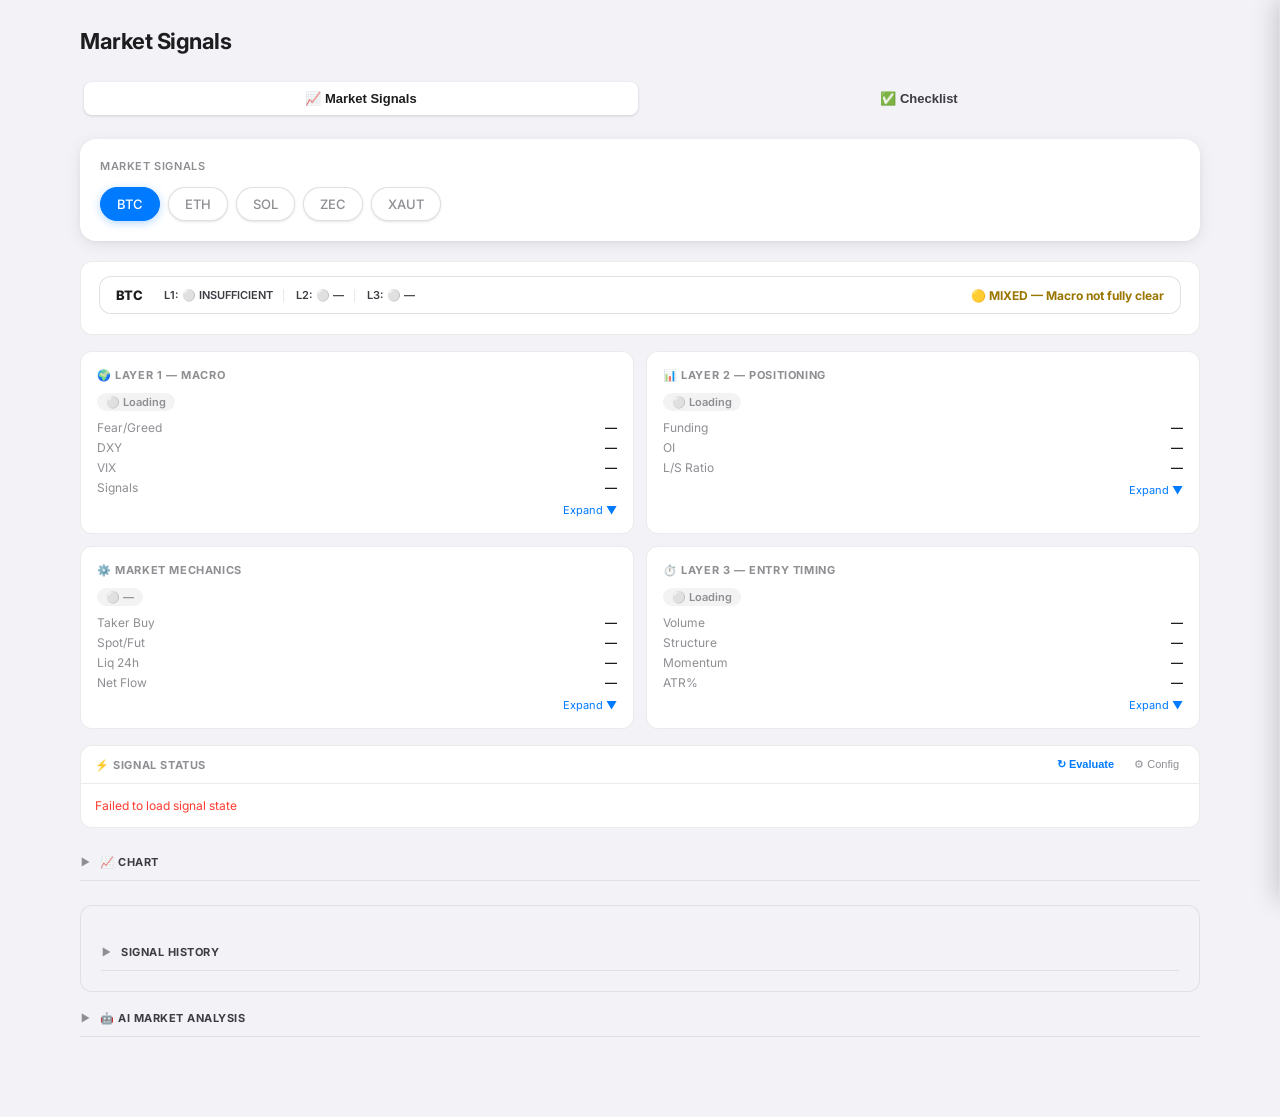
==== commit 17a502fb: "fix: re-render Layer 1 grid after server preload completes loadLayer1() can return from the 15-min s" ====
--- a/web/templates/index.html
+++ b/web/templates/index.html
@@ -2283,6 +2283,7 @@
   const opts = { method, headers: { 'Content-Type': 'application/json' } };
   if(body) opts.body = JSON.stringify(body);
   const r = await fetch(path, opts);
+  if (!r.ok) throw new Error(`${method} ${path} → HTTP ${r.status}`);
   return r.json();
 }
 
@@ -2517,7 +2518,7 @@
   if (sym) {
     const now = new Date().toISOString();
     _posRatioCache[sym] = { long_pct: longVal, short_pct: shortVal, updated_at: now };
-    api(`/api/manual/position-ratio/${sym}`, 'POST', { long_pct: longVal, short_pct: shortVal }).catch(() => {});
+    api(`/api/manual/position-ratio/${sym}`, 'POST', { long_pct: longVal, short_pct: shortVal }).catch(e => { console.error(e); toast('Save failed — check server', 'err'); });
   }
   positionRenderManualState();
 }
@@ -2881,7 +2882,7 @@
   }
 
   _l1ManualCache[key] = data;
-  api('/api/manual/layer1', 'POST', { field_key: key, value: data }).catch(() => {});
+  api('/api/manual/layer1', 'POST', { field_key: key, value: data }).catch(e => { console.error(e); toast('Save failed — check server', 'err'); });
   _l1EditingCards.delete(key);
   renderLayer1Grid();
   recalcL1Verdict();
@@ -4366,7 +4367,7 @@
   if (sym) {
     if (!_checklistCache[sym]) _checklistCache[sym] = {};
     _checklistCache[sym].direction = _ptDirection;
-    api(`/api/checklist/${sym}`, 'POST', { direction: _ptDirection }).catch(() => {});
+    api(`/api/checklist/${sym}`, 'POST', { direction: _ptDirection }).catch(e => { console.error(e); toast('Save failed — check server', 'err'); });
   }
   ptRecalcAll();
 }
@@ -4883,7 +4884,7 @@
   if (sym) {
     const now = new Date().toISOString();
     _liq24hCache[sym] = { longs: longVal, shorts: shortVal, updated_at: now };
-    api(`/api/manual/liq24h/${sym}`, 'POST', { longs: longVal, shorts: shortVal }).catch(() => {});
+    api(`/api/manual/liq24h/${sym}`, 'POST', { longs: longVal, shorts: shortVal }).catch(e => { console.error(e); toast('Save failed — check server', 'err'); });
   }
   liq24hRenderState();
 }
@@ -4975,7 +4976,7 @@
     const sizeVal  = size  ? size.value  || null : null;
     const notesVal = notes ? notes.value || null : null;
     _efCache[sym] = { direction: dirVal, size: sizeVal, notes: notesVal, updated_at: now };
-    api(`/api/manual/exchange-flow/${sym}`, 'POST', { direction: dirVal, size: sizeVal, notes: notesVal }).catch(() => {});
+    api(`/api/manual/exchange-flow/${sym}`, 'POST', { direction: dirVal, size: sizeVal, notes: notesVal }).catch(e => { console.error(e); toast('Save failed — check server', 'err'); });
   }
   efRenderState();
 }
@@ -5088,7 +5089,7 @@
   api(`/api/manual/whale-orders/${sym}`, 'POST', payload)
     .then(() => api(`/api/manual/whale-orders/${sym}`))
     .then(orders => { _whaleOrders[msCoin] = (orders || []).map(_mapWhaleOrder); whaleRender(msCoin); })
-    .catch(() => {});
+    .catch(e => { console.error(e); toast('Save failed — check server', 'err'); });
 }
 
 function whaleRemoveOrder(id) {
@@ -5097,7 +5098,7 @@
   api(`/api/manual/whale-orders/${sym}/${id}`, 'DELETE')
     .then(() => api(`/api/manual/whale-orders/${sym}`))
     .then(orders => { _whaleOrders[msCoin] = (orders || []).map(_mapWhaleOrder); whaleRender(msCoin); })
-    .catch(() => {});
+    .catch(e => { console.error(e); toast('Remove failed — check server', 'err'); });
 }
 
 function whaleSetStatus(id, status) {
@@ -5106,7 +5107,7 @@
   const o = (_whaleOrders[msCoin] || []).find(o => o.id === String(id));
   if (o) o.status = status;
   api(`/api/manual/whale-orders/${sym}/${id}`, 'PUT', { status })
-    .catch(() => {});
+    .catch(e => { console.error(e); toast('Status update failed', 'err'); });
   whaleRender(msCoin);
 }
 
@@ -5237,7 +5238,7 @@
     const aboveVal = la ? parseFloat(la.value) || null : null;
     const now = new Date().toISOString();
     _liqClustersCache[sym] = { cluster_below: belowVal, cluster_above: aboveVal, updated_at: now };
-    api(`/api/manual/liquidation-clusters/${sym}`, 'POST', { cluster_below: belowVal, cluster_above: aboveVal }).catch(() => {});
+    api(`/api/manual/liquidation-clusters/${sym}`, 'POST', { cluster_below: belowVal, cluster_above: aboveVal }).catch(e => { console.error(e); toast('Save failed — check server', 'err'); });
   }
   liqUpdateSavedIndicator();
   ptRecalcAll();
@@ -5723,6 +5724,12 @@
 (async () => {
   await migrateLocalStorageToServer();
   await preloadServerData();
+  // Re-render Layer 1 grid now that _l1ManualCache is populated.
+  // loadLayer1() can return from the server-side cache instantly (before
+  // preloadServerData finishes), so renderLayer1Grid() may have already
+  // run with an empty cache — this call corrects that.
+  if (typeof renderLayer1Grid === 'function')  renderLayer1Grid();
+  if (typeof recalcL1Verdict  === 'function')  recalcL1Verdict();
   liqRestoreValues();
   liq24hRestore(msCoin);
   efRestore(msCoin);
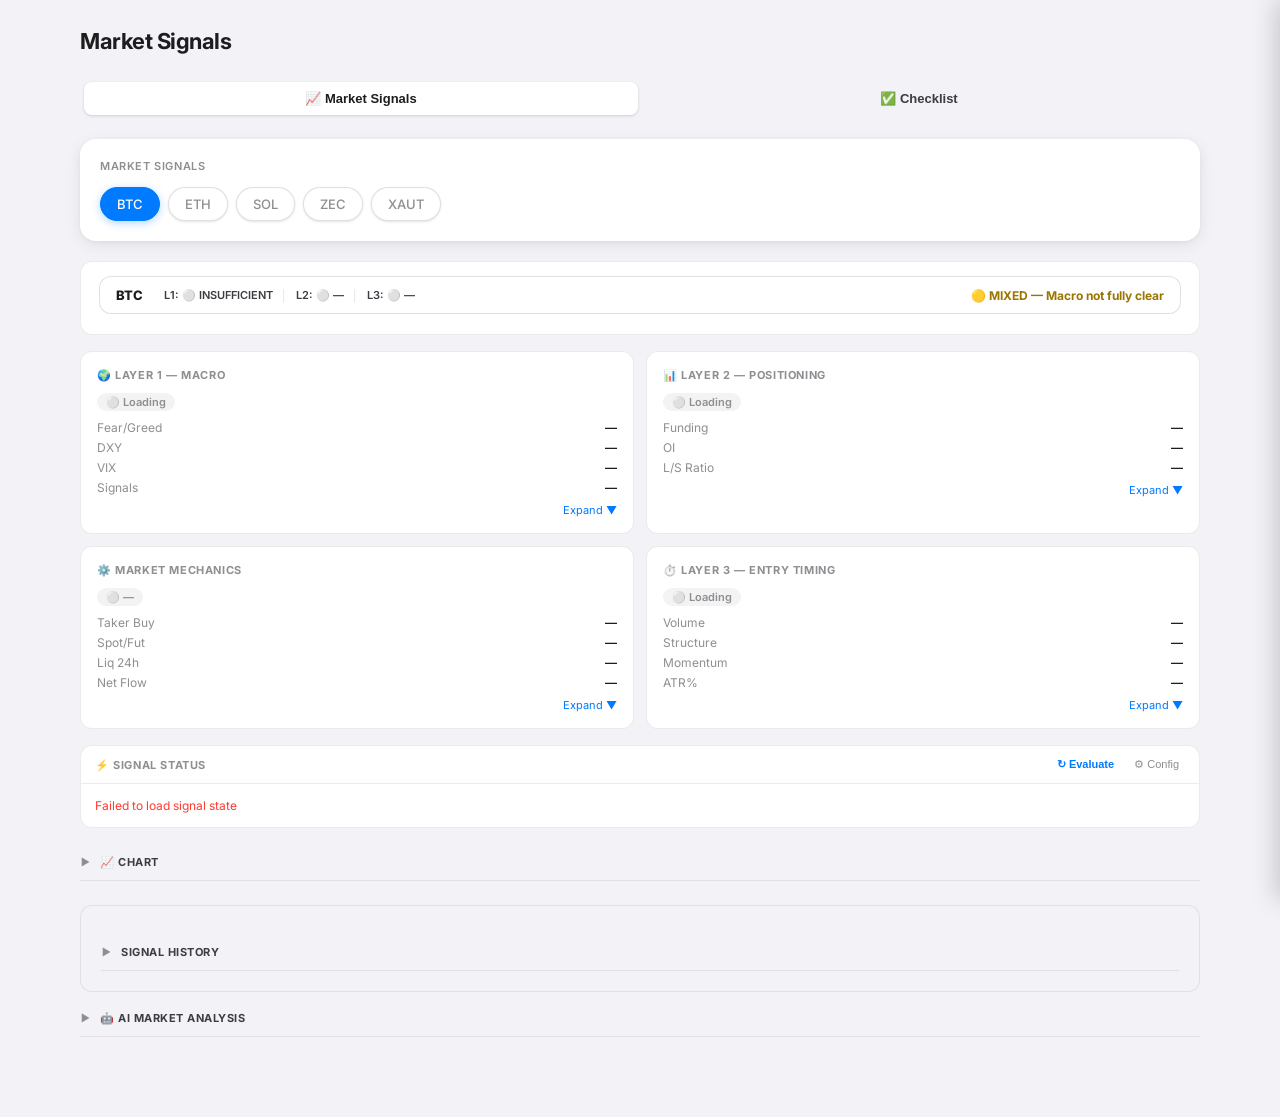
==== commit 23e8af37: "Widen slide-over panel to 90vw Increases the Market Mechanics (and other) slide-over panel width fro" ====
--- a/web/templates/index.html
+++ b/web/templates/index.html
@@ -1452,7 +1452,7 @@
   }
   .ms-slideover {
     position:fixed; top:0; right:0; bottom:0;
-    width:min(62vw, 860px); max-width:100vw;
+    width:90vw; max-width:100vw;
     background:var(--surface);
     border-left:1.5px solid var(--border);
     z-index:901;
@@ -1963,7 +1963,7 @@
       <div class="ms-signal-cfg-panel" id="ms-signal-cfg-panel">
         <div class="ms-signal-cfg-row">
           <span class="ms-signal-cfg-lbl">Liquidation proximity threshold (%)</span>
-          <input class="ms-signal-cfg-input" type="number" min="0.5" max="20" step="0.5" id="ms-signal-cfg-liq" value="3" onchange="saveSignalConfig()">
+          <input class="ms-signal-cfg-input" type="number" min="0.5" max="50" step="0.5" id="ms-signal-cfg-liq" value="3" onchange="saveSignalConfig()">
         </div>
         <div class="ms-signal-cfg-row">
           <span class="ms-signal-cfg-lbl">OI consecutive cycles required</span>
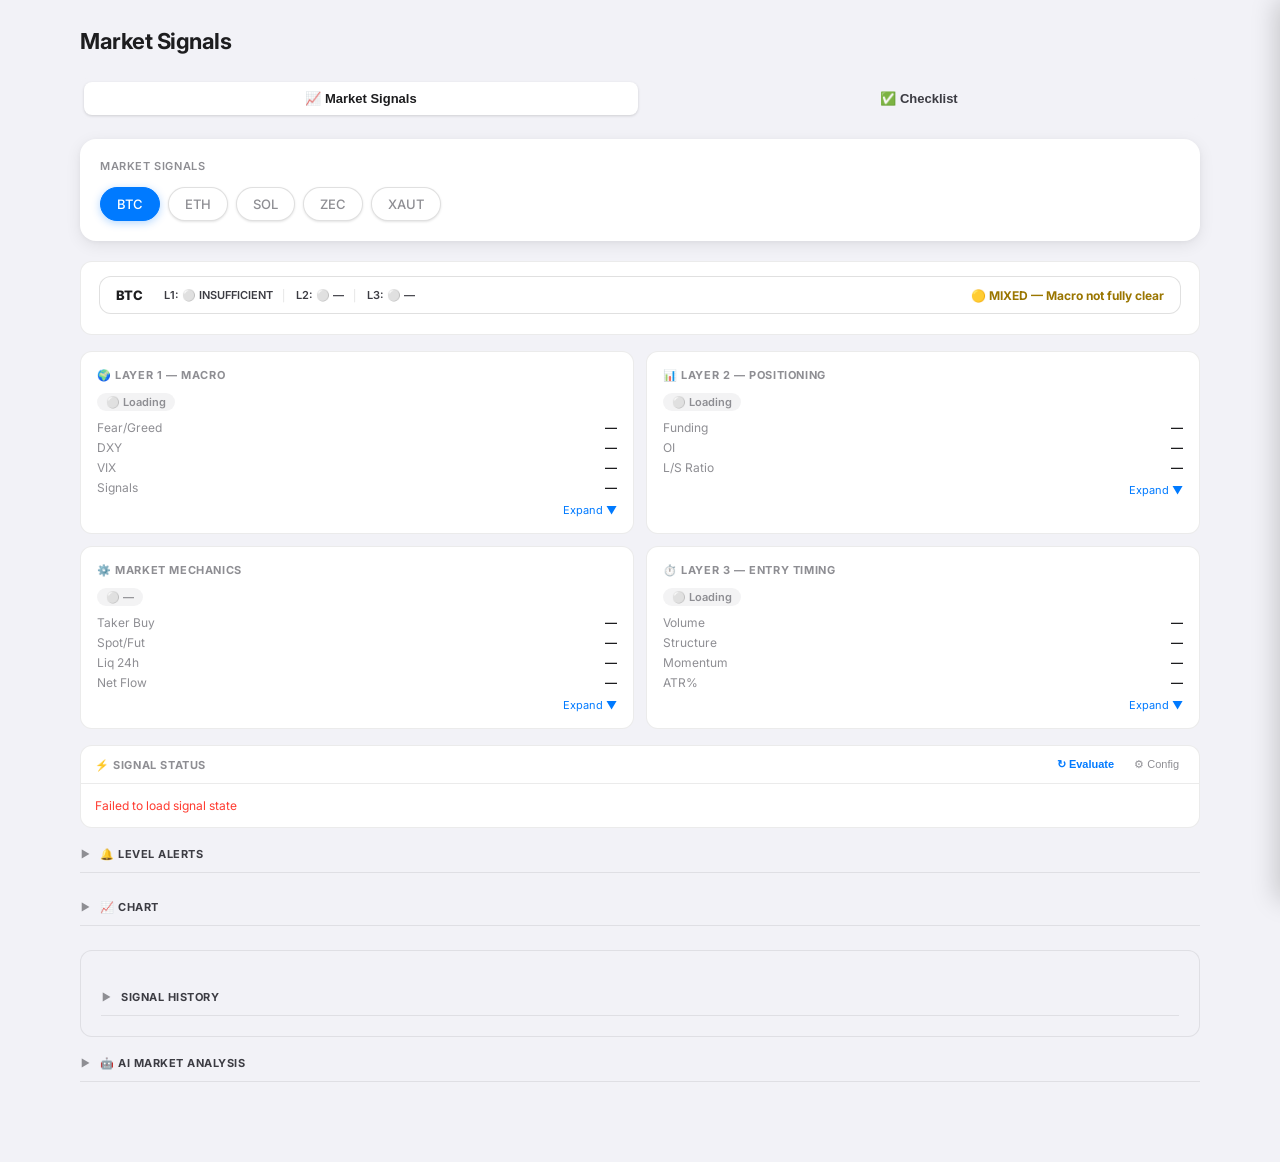
==== commit 0ca2a551: "Add resistance/support level alerts with Telegram notifications A watch list of price levels per coi" ====
--- a/web/templates/index.html
+++ b/web/templates/index.html
@@ -1439,6 +1439,26 @@
   .ms-signal-cfg-toggle { display:flex; align-items:center; gap:6px; cursor:pointer; }
   .ms-signal-cfg-toggle input[type=checkbox] { width:14px; height:14px; accent-color:var(--blue); cursor:pointer; }
 
+  /* Resistance / Support Level Alerts */
+  .ms-lvl-form { display:flex; flex-wrap:wrap; gap:10px; padding:12px 14px; }
+  .ms-lvl-field { display:flex; flex-direction:column; gap:4px; }
+  .ms-lvl-field.grow { flex:1 1 100%; }
+  .ms-lvl-lbl { font-size:10.5px; font-weight:600; letter-spacing:.4px; color:var(--muted); text-transform:uppercase; }
+  .ms-lvl-input, .ms-lvl-area { border:1px solid var(--border2); border-radius:5px; background:var(--surface); color:var(--text); font-size:12px; padding:6px 8px; font-family:inherit; }
+  .ms-lvl-input { width:110px; }
+  .ms-lvl-input.narrow { width:80px; text-align:right; }
+  .ms-lvl-area { width:100%; min-height:88px; resize:vertical; font-variant-numeric:tabular-nums; }
+  .ms-lvl-hint { font-size:10.5px; color:var(--muted); }
+  .ms-lvl-actions { display:flex; align-items:center; gap:8px; flex-wrap:wrap; padding:0 14px 12px; }
+  .ms-lvl-list { border-top:1px solid var(--border); }
+  .ms-lvl-row { display:flex; align-items:center; gap:10px; padding:8px 14px; border-bottom:1px solid var(--border); font-size:12px; }
+  .ms-lvl-row:last-child { border-bottom:none; }
+  .ms-lvl-coin { font-weight:700; min-width:60px; }
+  .ms-lvl-meta { color:var(--text2); flex:1; }
+  .ms-lvl-del { background:none; border:none; color:var(--red); cursor:pointer; font-size:12px; padding:2px 6px; border-radius:4px; }
+  .ms-lvl-del:hover { background:var(--surface2); }
+  .ms-lvl-empty { padding:10px 14px; font-size:12px; color:var(--muted); }
+
   /* ── Slide-over panel ── */
   .ms-slideover-overlay {
     position:fixed; inset:0; z-index:900;
@@ -1976,6 +1996,51 @@
         <div class="ms-signal-cfg-row">
           <span class="ms-signal-cfg-lbl">Include TP achievability in alerts</span>
           <label class="ms-signal-cfg-toggle"><input type="checkbox" id="ms-signal-cfg-tp" checked onchange="saveSignalConfig()"> On</label>
+        </div>
+      </div>
+    </div>
+
+    <!-- Resistance / Support Level Alerts (collapsed by default) -->
+    <div class="ms-layer-hdr" onclick="toggleLayer('levels')" style="margin-top:8px">
+      <span class="ms-layer-arrow ms-collapsed" id="ms-llevels-arrow">▼</span>
+      <span class="ms-layer-title">🔔 LEVEL ALERTS</span>
+    </div>
+    <div class="ms-layer-body ms-collapsed" id="ms-layerlevels-body">
+      <div class="ms-signal-card">
+        <div class="ms-signal-card-hdr">
+          <span class="ms-signal-card-title">🔔 RESISTANCE / SUPPORT WATCH</span>
+          <div class="ms-signal-card-actions">
+            <button class="ms-signal-cfg-btn" onclick="levelsTestTelegram()" title="Send a test message to your Telegram chat">✈ Send test Telegram message</button>
+          </div>
+        </div>
+
+        <div class="ms-lvl-form">
+          <div class="ms-lvl-field">
+            <label class="ms-lvl-lbl" for="ms-lvl-coin">Coin</label>
+            <input class="ms-lvl-input" type="text" id="ms-lvl-coin" list="ms-lvl-coin-options"
+                   placeholder="BTC" autocomplete="off" oninput="levelsOnCoinInput()">
+            <datalist id="ms-lvl-coin-options"></datalist>
+          </div>
+          <div class="ms-lvl-field">
+            <label class="ms-lvl-lbl" for="ms-lvl-pct">Alert %</label>
+            <input class="ms-lvl-input narrow" type="number" id="ms-lvl-pct"
+                   min="0.1" max="20" step="0.1" value="3.0">
+          </div>
+          <div class="ms-lvl-field grow">
+            <label class="ms-lvl-lbl" for="ms-lvl-levels">Levels — one per line</label>
+            <textarea class="ms-lvl-area" id="ms-lvl-levels" spellcheck="false"
+                      placeholder="123238.74&#10;119805.78&#10;76321.68"></textarea>
+            <span class="ms-lvl-hint">Alerts fire when price comes within the alert % of a level. Re-alerts are suppressed for 4 hours per level and side.</span>
+          </div>
+        </div>
+
+        <div class="ms-lvl-actions">
+          <button class="btn btn-sm" onclick="levelsSave()">Save levels</button>
+          <span id="ms-lvl-feedback" class="feedback" style="display:none"></span>
+        </div>
+
+        <div class="ms-lvl-list" id="ms-lvl-list">
+          <div class="ms-lvl-empty">Loading watched coins…</div>
         </div>
       </div>
     </div>
@@ -4000,7 +4065,7 @@
 }
 
 function initLayerCollapseState() {
-  [1, 2, 3, 'hist'].forEach(n => {
+  [1, 2, 3, 'hist', 'levels'].forEach(n => {
     const body  = document.getElementById('ms-layer' + n + '-body');
     const arrow = document.getElementById('ms-l' + n + '-arrow');
     if (!body) return;
@@ -5615,6 +5680,132 @@
   if (!isOpen) el.classList.add('open');
 }
 
+// ── Resistance / Support Level Alerts ─────────────────────────────────────────
+// Independent of the layer framework — talks only to /api/levels/*.
+let _levelsData = {};
+
+// The shared api() helper throws on non-2xx, which would hide the server's
+// validation message ("alert_pct must be between 0.1 and 20"). These routes
+// return a JSON body on 400/404/502 too, so read it either way.
+async function lvlRequest(path, method = 'GET', body = null) {
+  const opts = { method, headers: { 'Content-Type': 'application/json' } };
+  if (body) opts.body = JSON.stringify(body);
+  const r = await fetch(path, opts);
+  let data = {};
+  try { data = await r.json(); } catch (e) {}
+  if (!r.ok) throw new Error(data.error || `${method} ${path} → HTTP ${r.status}`);
+  return data;
+}
+
+function lvlFeedback(msg, type = 'ok') {
+  const el = document.getElementById('ms-lvl-feedback');
+  if (!el) return;
+  el.className = `feedback ${type}`;
+  el.style.display = 'block';
+  el.textContent = msg;
+  clearTimeout(lvlFeedback._t);
+  lvlFeedback._t = setTimeout(() => { el.style.display = 'none'; }, 4000);
+}
+
+async function loadLevels() {
+  try {
+    _levelsData = await lvlRequest('/api/levels');
+  } catch (err) {
+    _levelsData = {};
+  }
+  renderLevelsList();
+}
+
+function renderLevelsList() {
+  const list = document.getElementById('ms-lvl-list');
+  const opts = document.getElementById('ms-lvl-coin-options');
+  if (!list) return;
+
+  const coins = Object.keys(_levelsData).sort();
+
+  if (opts) opts.innerHTML = coins.map(c => `<option value="${esc(c)}">`).join('');
+
+  if (!coins.length) {
+    list.innerHTML = `<div class="ms-lvl-empty">No coins watched yet — add one above.</div>`;
+    return;
+  }
+
+  list.innerHTML = coins.map(coin => {
+    const cfg = _levelsData[coin] || {};
+    const n   = cfg.level_count ?? (cfg.levels || []).length;
+    return `<div class="ms-lvl-row">
+      <span class="ms-lvl-coin">${esc(coin)}</span>
+      <span class="ms-lvl-meta">${n} level${n === 1 ? '' : 's'} · alert at ${Number(cfg.alert_pct ?? 3).toFixed(1)}%</span>
+      <button class="ms-signal-cfg-btn" onclick="levelsEdit('${esc(coin)}')" title="Load into the form above">✎ Edit</button>
+      <button class="ms-lvl-del" onclick="levelsDelete('${esc(coin)}')" title="Stop watching ${esc(coin)}">✕ Remove</button>
+    </div>`;
+  }).join('');
+}
+
+function levelsEdit(coin) {
+  const cfg = _levelsData[coin];
+  if (!cfg) return;
+  document.getElementById('ms-lvl-coin').value   = coin;
+  document.getElementById('ms-lvl-pct').value    = cfg.alert_pct ?? 3.0;
+  document.getElementById('ms-lvl-levels').value = (cfg.levels || []).join('\n');
+}
+
+// Typing a coin that is already watched loads its saved settings, so saving
+// edits an existing entry instead of silently replacing it with a blank one.
+function levelsOnCoinInput() {
+  const coin = (document.getElementById('ms-lvl-coin').value || '').trim().toUpperCase();
+  if (_levelsData[coin]) levelsEdit(coin);
+}
+
+async function levelsSave() {
+  const coin = (document.getElementById('ms-lvl-coin').value || '').trim().toUpperCase();
+  if (!coin) { lvlFeedback('Enter a coin symbol first (e.g. BTC).', 'err'); return; }
+
+  const raw = document.getElementById('ms-lvl-levels').value || '';
+  const levels = raw.split('\n')
+    .map(l => l.trim().replace(/,/g, ''))
+    .filter(l => l !== '')
+    .map(Number);
+
+  if (levels.some(n => !isFinite(n) || n <= 0)) {
+    lvlFeedback('Every line must be a positive number.', 'err');
+    return;
+  }
+
+  const alertPct = parseFloat(document.getElementById('ms-lvl-pct').value);
+
+  try {
+    await lvlRequest(`/api/levels/${encodeURIComponent(coin)}`, 'POST',
+                     { levels, alert_pct: alertPct });
+    lvlFeedback(`Saved ${levels.length} level${levels.length === 1 ? '' : 's'} for ${coin}.`);
+    toast(`${coin} levels saved`);
+    await loadLevels();
+  } catch (err) {
+    lvlFeedback(String(err.message || err), 'err');
+  }
+}
+
+async function levelsDelete(coin) {
+  if (!confirm(`Stop watching ${coin}? Its levels will be deleted.`)) return;
+  try {
+    await lvlRequest(`/api/levels/${encodeURIComponent(coin)}`, 'DELETE');
+    toast(`${coin} removed from the watch list`);
+    await loadLevels();
+  } catch (err) {
+    lvlFeedback(String(err.message || err), 'err');
+  }
+}
+
+async function levelsTestTelegram() {
+  lvlFeedback('Sending test message…');
+  try {
+    const data = await lvlRequest('/api/levels/test-telegram', 'POST');
+    lvlFeedback(data.message || 'Test message sent — check your Telegram.');
+  } catch (err) {
+    lvlFeedback(String(err.message || err), 'err');
+  }
+}
+
 // Sync Checklist TP to server so background evaluator can read it
 function syncChecklistTpToServer() {
   const plan = collectPreTradePlan();
@@ -5737,6 +5928,7 @@
   ptRestoreDirection();
   ptRecalcAll();
   positionRestoreManual();
+  loadLevels();
 })();
 setInterval(() => loadLayer2(), 300000);
 setInterval(() => loadLayer1(), 900000);
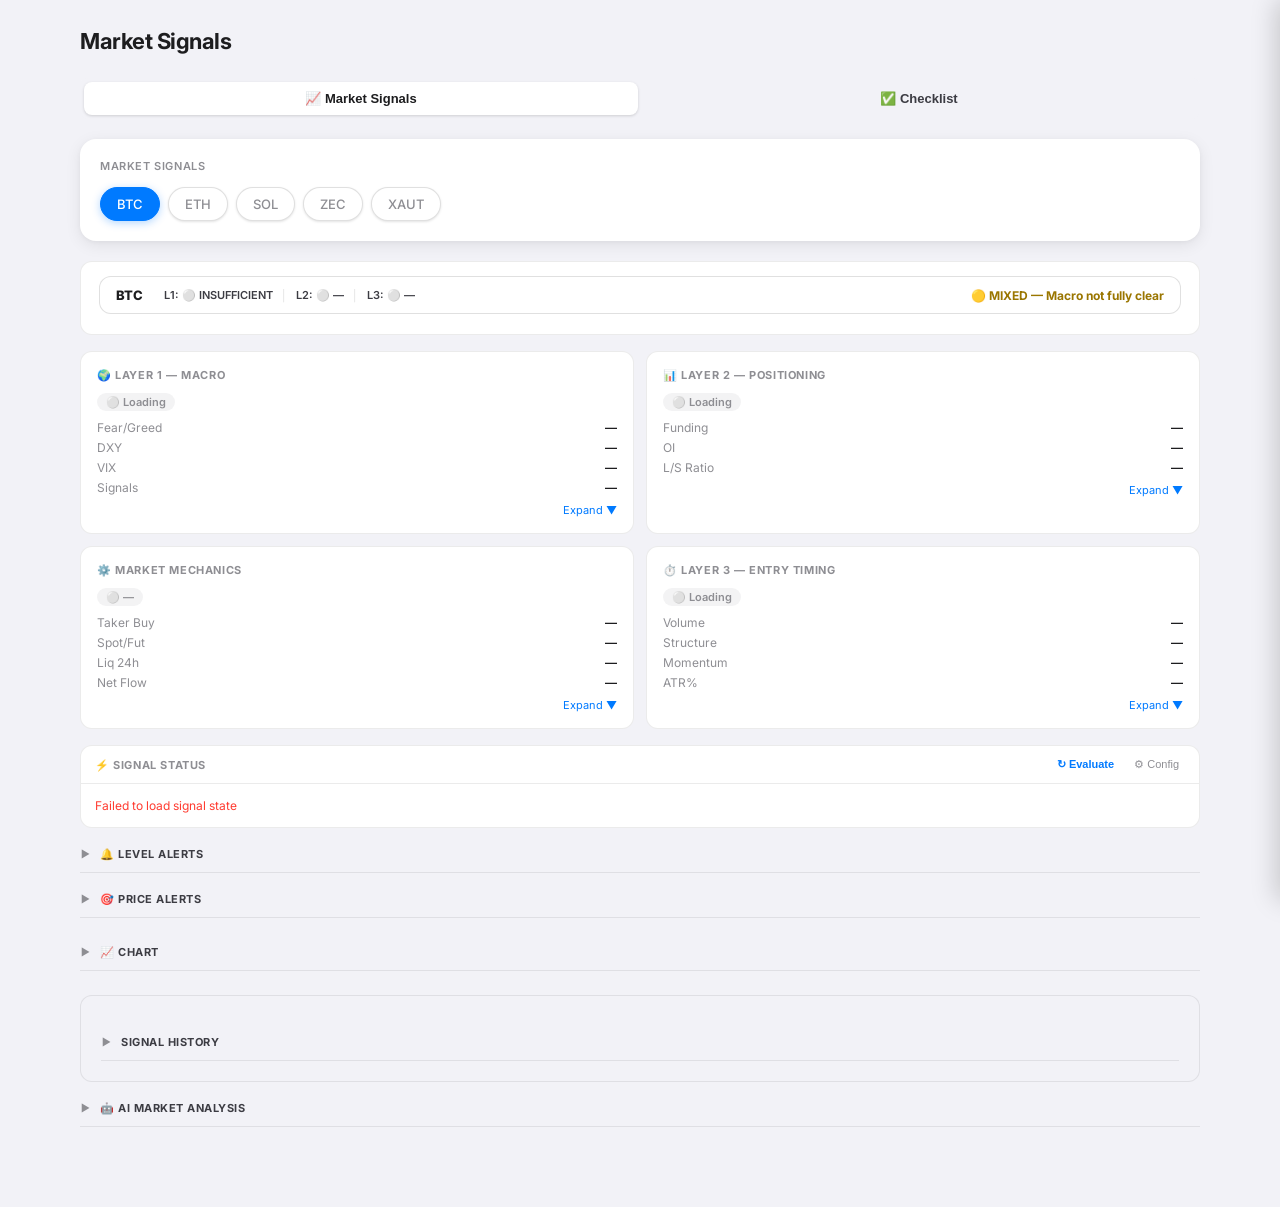
==== commit 6cc2f948: "Add Price Alerts: target price + band, one-shot Telegram notification A standing request — "tell me " ====
--- a/web/templates/index.html
+++ b/web/templates/index.html
@@ -1142,6 +1142,7 @@
   }
   .feedback.ok  { background: var(--green-bg);  color: var(--green);  border: 1px solid rgba(52,199,89,.2); }
   .feedback.err { background: var(--red-bg);    color: var(--red);    border: 1px solid rgba(255,59,48,.2); }
+  .feedback.warn { background: rgba(255,149,0,.12); color: var(--orange, #ff9500); border: 1px solid rgba(255,149,0,.25); }
 
   /* ── KEY FIELD ───────────────────────────────────────────────── */
   .key-wrap { position: relative; }
@@ -1459,6 +1460,25 @@
   .ms-lvl-del:hover { background:var(--surface2); }
   .ms-lvl-empty { padding:10px 14px; font-size:12px; color:var(--muted); }
 
+  /* Price Alerts */
+  .ms-pa-chk { display:flex; align-items:center; gap:6px; font-size:11.5px; color:var(--text2); cursor:pointer; }
+  .ms-pa-chk input[type=checkbox] { width:14px; height:14px; accent-color:var(--blue); cursor:pointer; }
+  .ms-pa-row { display:flex; align-items:center; gap:10px; padding:8px 14px; border-bottom:1px solid var(--border); font-size:12px; flex-wrap:wrap; }
+  .ms-pa-row:last-child { border-bottom:none; }
+  .ms-pa-coin { font-weight:700; min-width:52px; }
+  .ms-pa-target { font-variant-numeric:tabular-nums; min-width:92px; }
+  .ms-pa-meta { color:var(--text2); flex:1; min-width:140px; }
+  .ms-pa-gap { font-variant-numeric:tabular-nums; font-weight:600; }
+  .ms-pa-gap.near { color:var(--green); }
+  .ms-pa-note { display:block; color:var(--muted); font-size:10.5px; margin-top:2px; }
+  .ms-pa-badge { font-size:10px; font-weight:700; padding:2px 6px; border-radius:4px; text-transform:uppercase; letter-spacing:.4px; }
+  .ms-pa-badge.active { background:rgba(60,160,90,.18); color:var(--green); }
+  .ms-pa-badge.triggered { background:rgba(120,120,120,.18); color:var(--muted); }
+  .ms-pa-badge.cancelled { background:rgba(170,80,80,.15); color:var(--red); }
+  .ms-pa-hist-hdr { padding:8px 14px; font-size:11px; font-weight:700; letter-spacing:.5px; color:var(--muted); text-transform:uppercase; cursor:pointer; border-top:1px solid var(--border); user-select:none; }
+  .ms-pa-hist { display:none; }
+  .ms-pa-hist.open { display:block; }
+
   /* ── Slide-over panel ── */
   .ms-slideover-overlay {
     position:fixed; inset:0; z-index:900;
@@ -2042,6 +2062,63 @@
         <div class="ms-lvl-list" id="ms-lvl-list">
           <div class="ms-lvl-empty">Loading watched coins…</div>
         </div>
+      </div>
+    </div>
+
+    <!-- Price Alerts (collapsed by default) -->
+    <div class="ms-layer-hdr" onclick="toggleLayer('pa')" style="margin-top:8px">
+      <span class="ms-layer-arrow ms-collapsed" id="ms-lpa-arrow">▼</span>
+      <span class="ms-layer-title">🎯 PRICE ALERTS</span>
+    </div>
+    <div class="ms-layer-body ms-collapsed" id="ms-layerpa-body">
+      <div class="ms-signal-card">
+        <div class="ms-signal-card-hdr">
+          <span class="ms-signal-card-title">🎯 TARGET PRICE WATCH</span>
+          <div class="ms-signal-card-actions">
+            <button class="ms-signal-cfg-btn" onclick="levelsTestTelegram()" title="Send a test message to your Telegram chat">✈ Send test Telegram message</button>
+          </div>
+        </div>
+
+        <div class="ms-lvl-form">
+          <div class="ms-lvl-field">
+            <label class="ms-lvl-lbl" for="ms-pa-coin">Coin</label>
+            <input class="ms-lvl-input" type="text" id="ms-pa-coin" list="ms-pa-coin-options"
+                   placeholder="BTC" autocomplete="off">
+            <datalist id="ms-pa-coin-options"></datalist>
+          </div>
+          <div class="ms-lvl-field">
+            <label class="ms-lvl-lbl" for="ms-pa-target">Target price</label>
+            <input class="ms-lvl-input" type="number" id="ms-pa-target" step="any" min="0" placeholder="76000">
+          </div>
+          <div class="ms-lvl-field">
+            <label class="ms-lvl-lbl" for="ms-pa-pct">Alert %</label>
+            <input class="ms-lvl-input narrow" type="number" id="ms-pa-pct"
+                   min="0.1" max="20" step="0.1" value="1">
+          </div>
+          <div class="ms-lvl-field grow">
+            <label class="ms-lvl-lbl" for="ms-pa-note">Note (optional)</label>
+            <input class="ms-lvl-input" style="width:100%" type="text" id="ms-pa-note"
+                   maxlength="280" placeholder="e.g. scale out half here">
+          </div>
+          <div class="ms-lvl-field grow">
+            <label class="ms-pa-chk"><input type="checkbox" id="ms-pa-touch"> Also notify when price touches the target</label>
+            <span class="ms-lvl-hint">One message when price enters the band. No confirmation delay — the alert fires on the first check that qualifies.</span>
+          </div>
+        </div>
+
+        <div class="ms-lvl-actions">
+          <button class="btn btn-sm" onclick="paAdd()">Add alert</button>
+          <button class="btn btn-ghost btn-sm" id="ms-pa-save-btn" onclick="paSaveEdit()" style="display:none">Save changes</button>
+          <button class="btn btn-ghost btn-sm" id="ms-pa-cancel-btn" onclick="paCancelEdit()" style="display:none">Cancel</button>
+          <span id="ms-pa-feedback" class="feedback" style="display:none"></span>
+        </div>
+
+        <div id="ms-pa-list">
+          <div class="ms-lvl-empty">Loading alerts…</div>
+        </div>
+
+        <div class="ms-pa-hist-hdr" onclick="paToggleHistory()" id="ms-pa-hist-hdr">▸ History (0)</div>
+        <div class="ms-pa-hist" id="ms-pa-hist"></div>
       </div>
     </div>
 
@@ -4065,7 +4142,7 @@
 }
 
 function initLayerCollapseState() {
-  [1, 2, 3, 'hist', 'levels'].forEach(n => {
+  [1, 2, 3, 'hist', 'levels', 'pa'].forEach(n => {
     const body  = document.getElementById('ms-layer' + n + '-body');
     const arrow = document.getElementById('ms-l' + n + '-arrow');
     if (!body) return;
@@ -5451,24 +5528,14 @@
     style:          _aiStyle,
     pre_trade_plan: collectPreTradePlan(),
   };
-  if (_dcaLevelsData && _dcaSelectedId) {
-    const model = _dcaModels.find(m => m.id === _dcaSelectedId);
-    payload.dca_model = {
-      name:               model ? model.name : 'Unknown',
-      side:               _dcaSide,
-      multiplier:         _dcaMultiplier,
-      current_price:      _dcaLevelsData.current_price,
-      atr_pct:            _dcaLevelsData.atr_pct,
-      steps:              _dcaLevelsData.steps,
-      avg_entry:          _dcaLevelsData.avg_entry,
-      tp_price:           _dcaLevelsData.tp_price,
-      tp_pct_from_avg:    _dcaLevelsData.tp_pct_from_avg,
-      tp_pct_from_current: _dcaLevelsData.tp_pct_from_current,
-      total_capital:      _dcaLevelsData.total_capital,
-      cluster_warnings:   _dcaLevelsData.cluster_warnings,
-      suggested_multiplier: _dcaLevelsData.suggested_multiplier,
-    };
-  }
+  // NOTE: a `dca_model` block used to be attached here from the DCA Visualizer
+  // panel. That panel was removed, but the block was left behind referencing
+  // five variables (_dcaLevelsData, _dcaSelectedId, _dcaModels, _dcaSide,
+  // _dcaMultiplier) that nothing declares — so reading them threw a
+  // ReferenceError on every run, which generateAiAnalysis()'s try/catch turned
+  // into "⚠️ ANALYSIS FAILED". The request was never even sent.
+  // /api/ai/analysis still accepts dca_model and still appends its prompt
+  // addendum, so re-adding a visualizer only means populating it again here.
   return payload;
 }
 
@@ -5806,6 +5873,192 @@
   }
 }
 
+// ── Price Alerts ──────────────────────────────────────────────────────────────
+// Independent of the level watcher — talks only to /api/price-alerts.
+let _paAlerts   = [];
+let _paEditId   = null;
+let _paHistOpen = false;
+
+function paFeedback(msg, type = 'ok') {
+  const el = document.getElementById('ms-pa-feedback');
+  if (!el) return;
+  el.className = `feedback ${type}`;
+  el.style.display = 'block';
+  el.textContent = msg;
+  clearTimeout(paFeedback._t);
+  paFeedback._t = setTimeout(() => { el.style.display = 'none'; }, 6000);
+}
+
+function paNum(v, d = 8) {
+  return v == null ? '—' : Number(v).toLocaleString('en-US', { maximumFractionDigits: d });
+}
+
+async function paLoad() {
+  try {
+    const data = await lvlRequest('/api/price-alerts');
+    _paAlerts = data.alerts || [];
+  } catch (err) {
+    _paAlerts = [];
+    paFeedback(String(err.message || err), 'err');
+  }
+  paRender();
+}
+
+function paRender() {
+  const list = document.getElementById('ms-pa-list');
+  const hist = document.getElementById('ms-pa-hist');
+  const hdr  = document.getElementById('ms-pa-hist-hdr');
+  const opts = document.getElementById('ms-pa-coin-options');
+  if (!list) return;
+
+  // Coin suggestions: the dashboard five plus anything already alerted on.
+  if (opts) {
+    const coins = Array.from(new Set(
+      Object.keys(MS_SYMBOLS).concat(_paAlerts.map(a => a.coin))
+    )).sort();
+    opts.innerHTML = coins.map(c => `<option value="${esc(c)}">`).join('');
+  }
+
+  const active = _paAlerts.filter(a => a.status === 'active');
+  const done   = _paAlerts.filter(a => a.status !== 'active');
+
+  list.innerHTML = active.length
+    ? active.map(paRowHtml).join('')
+    : `<div class="ms-lvl-empty">No active price alerts — add one above.</div>`;
+
+  if (hdr)  hdr.textContent = `${_paHistOpen ? '▾' : '▸'} History (${done.length})`;
+  if (hist) {
+    hist.className = `ms-pa-hist${_paHistOpen ? ' open' : ''}`;
+    hist.innerHTML = done.length
+      ? done.map(paRowHtml).join('')
+      : `<div class="ms-lvl-empty">Nothing triggered or cancelled yet.</div>`;
+  }
+}
+
+function paRowHtml(a) {
+  const gap    = a.gap_pct == null ? null : Number(a.gap_pct);
+  const near   = gap != null && gap <= Number(a.alert_pct);
+  const gapTxt = gap == null ? '—'
+    : `<span class="ms-pa-gap${near ? ' near' : ''}">${gap.toFixed(2)}%</span> ${esc(a.side || '')}`;
+  const when   = a.triggered_at ? ` · ${esc(a.triggered_at.replace('T', ' ').replace('Z', ' UTC'))}` : '';
+
+  return `<div class="ms-pa-row">
+    <span class="ms-pa-coin">${esc(a.coin)}</span>
+    <span class="ms-pa-target">${esc(paNum(a.target_price))}</span>
+    <span class="ms-pa-meta">
+      ${a.last_price != null ? `now ${esc(paNum(a.last_price))} · ${gapTxt}` : 'awaiting first check'}
+      · band ${esc(String(a.alert_pct))}%${a.notify_on_touch ? ' · +touch' : ''}${when}
+      ${a.note ? `<span class="ms-pa-note">${esc(a.note)}</span>` : ''}
+    </span>
+    <span class="ms-pa-badge ${esc(a.status)}">${esc(a.status)}</span>
+    <button class="ms-signal-cfg-btn" onclick="paEdit(${Number(a.id)})" title="Load into the form above">✎ Edit</button>
+    <button class="ms-lvl-del" onclick="paDelete(${Number(a.id)})" title="Delete this alert">✕ Delete</button>
+  </div>`;
+}
+
+function paToggleHistory() {
+  _paHistOpen = !_paHistOpen;
+  paRender();
+}
+
+function paFormValues() {
+  const coin = (document.getElementById('ms-pa-coin').value || '').trim().toUpperCase();
+  const target = parseFloat(document.getElementById('ms-pa-target').value);
+  const pct = parseFloat(document.getElementById('ms-pa-pct').value);
+  const note = (document.getElementById('ms-pa-note').value || '').trim();
+  const touch = !!document.getElementById('ms-pa-touch').checked;
+  return { coin, target, pct, note, touch };
+}
+
+function paClearForm() {
+  ['ms-pa-coin', 'ms-pa-target', 'ms-pa-note'].forEach(id => {
+    const el = document.getElementById(id); if (el) el.value = '';
+  });
+  document.getElementById('ms-pa-pct').value = '1';
+  document.getElementById('ms-pa-touch').checked = false;
+}
+
+function paShowWarnings(data) {
+  const warnings = data.warnings || [];
+  if (warnings.length) paFeedback(warnings.join(' · '), 'warn');
+}
+
+async function paAdd() {
+  const { coin, target, pct, note, touch } = paFormValues();
+  if (!coin) { paFeedback('Enter a coin symbol first (e.g. BTC).', 'err'); return; }
+  if (!isFinite(target) || target <= 0) { paFeedback('Target price must be a positive number.', 'err'); return; }
+
+  try {
+    const data = await lvlRequest('/api/price-alerts', 'POST', {
+      coin, target_price: target, alert_pct: pct,
+      note: note || null, notify_on_touch: touch,
+    });
+    toast(`${coin} alert at ${paNum(target)} added`);
+    if ((data.warnings || []).length) paShowWarnings(data);
+    else paFeedback(`Watching ${coin} for ${paNum(target)} (±${pct}%).`);
+    paClearForm();
+    await paLoad();
+  } catch (err) {
+    paFeedback(String(err.message || err), 'err');
+  }
+}
+
+function paEdit(id) {
+  const a = _paAlerts.find(x => Number(x.id) === Number(id));
+  if (!a) return;
+  _paEditId = Number(id);
+  document.getElementById('ms-pa-coin').value   = a.coin;
+  document.getElementById('ms-pa-target').value = a.target_price;
+  document.getElementById('ms-pa-pct').value    = a.alert_pct;
+  document.getElementById('ms-pa-note').value   = a.note || '';
+  document.getElementById('ms-pa-touch').checked = !!a.notify_on_touch;
+  document.getElementById('ms-pa-save-btn').style.display   = '';
+  document.getElementById('ms-pa-cancel-btn').style.display = '';
+  paFeedback(`Editing alert #${id} — the coin cannot be changed; delete and re-add instead.`);
+}
+
+function paCancelEdit() {
+  _paEditId = null;
+  document.getElementById('ms-pa-save-btn').style.display   = 'none';
+  document.getElementById('ms-pa-cancel-btn').style.display = 'none';
+  paClearForm();
+}
+
+async function paSaveEdit() {
+  if (_paEditId == null) return;
+  const { target, pct, note, touch } = paFormValues();
+  if (!isFinite(target) || target <= 0) { paFeedback('Target price must be a positive number.', 'err'); return; }
+
+  try {
+    const data = await lvlRequest(`/api/price-alerts/${_paEditId}`, 'PUT', {
+      target_price: target, alert_pct: pct,
+      note: note || null, notify_on_touch: touch,
+    });
+    toast(`Alert #${_paEditId} updated`);
+    paFeedback(data.rearmed
+      ? 'Target or band changed — the alert is armed again and can fire.'
+      : 'Alert updated.');
+    paCancelEdit();
+    await paLoad();
+  } catch (err) {
+    paFeedback(String(err.message || err), 'err');
+  }
+}
+
+async function paDelete(id) {
+  const a = _paAlerts.find(x => Number(x.id) === Number(id));
+  const what = a ? `${a.coin} at ${paNum(a.target_price)}` : `alert #${id}`;
+  if (!confirm(`Delete the alert for ${what}?`)) return;
+  try {
+    await lvlRequest(`/api/price-alerts/${Number(id)}`, 'DELETE');
+    toast('Alert deleted');
+    if (_paEditId === Number(id)) paCancelEdit();
+    await paLoad();
+  } catch (err) {
+    paFeedback(String(err.message || err), 'err');
+  }
+}
+
 // Sync Checklist TP to server so background evaluator can read it
 function syncChecklistTpToServer() {
   const plan = collectPreTradePlan();
@@ -5929,12 +6182,14 @@
   ptRecalcAll();
   positionRestoreManual();
   loadLevels();
+  paLoad();
 })();
 setInterval(() => loadLayer2(), 300000);
 setInterval(() => loadLayer1(), 900000);
 setInterval(() => loadLayer3(), 120000);
 setInterval(() => loadSignalHistory(), 300000);
 setInterval(() => loadSignalState(false), 300000);
+setInterval(() => paLoad(), 60000);
 setInterval(updateL1Timestamp, 60000);
 </script>
 </body>
